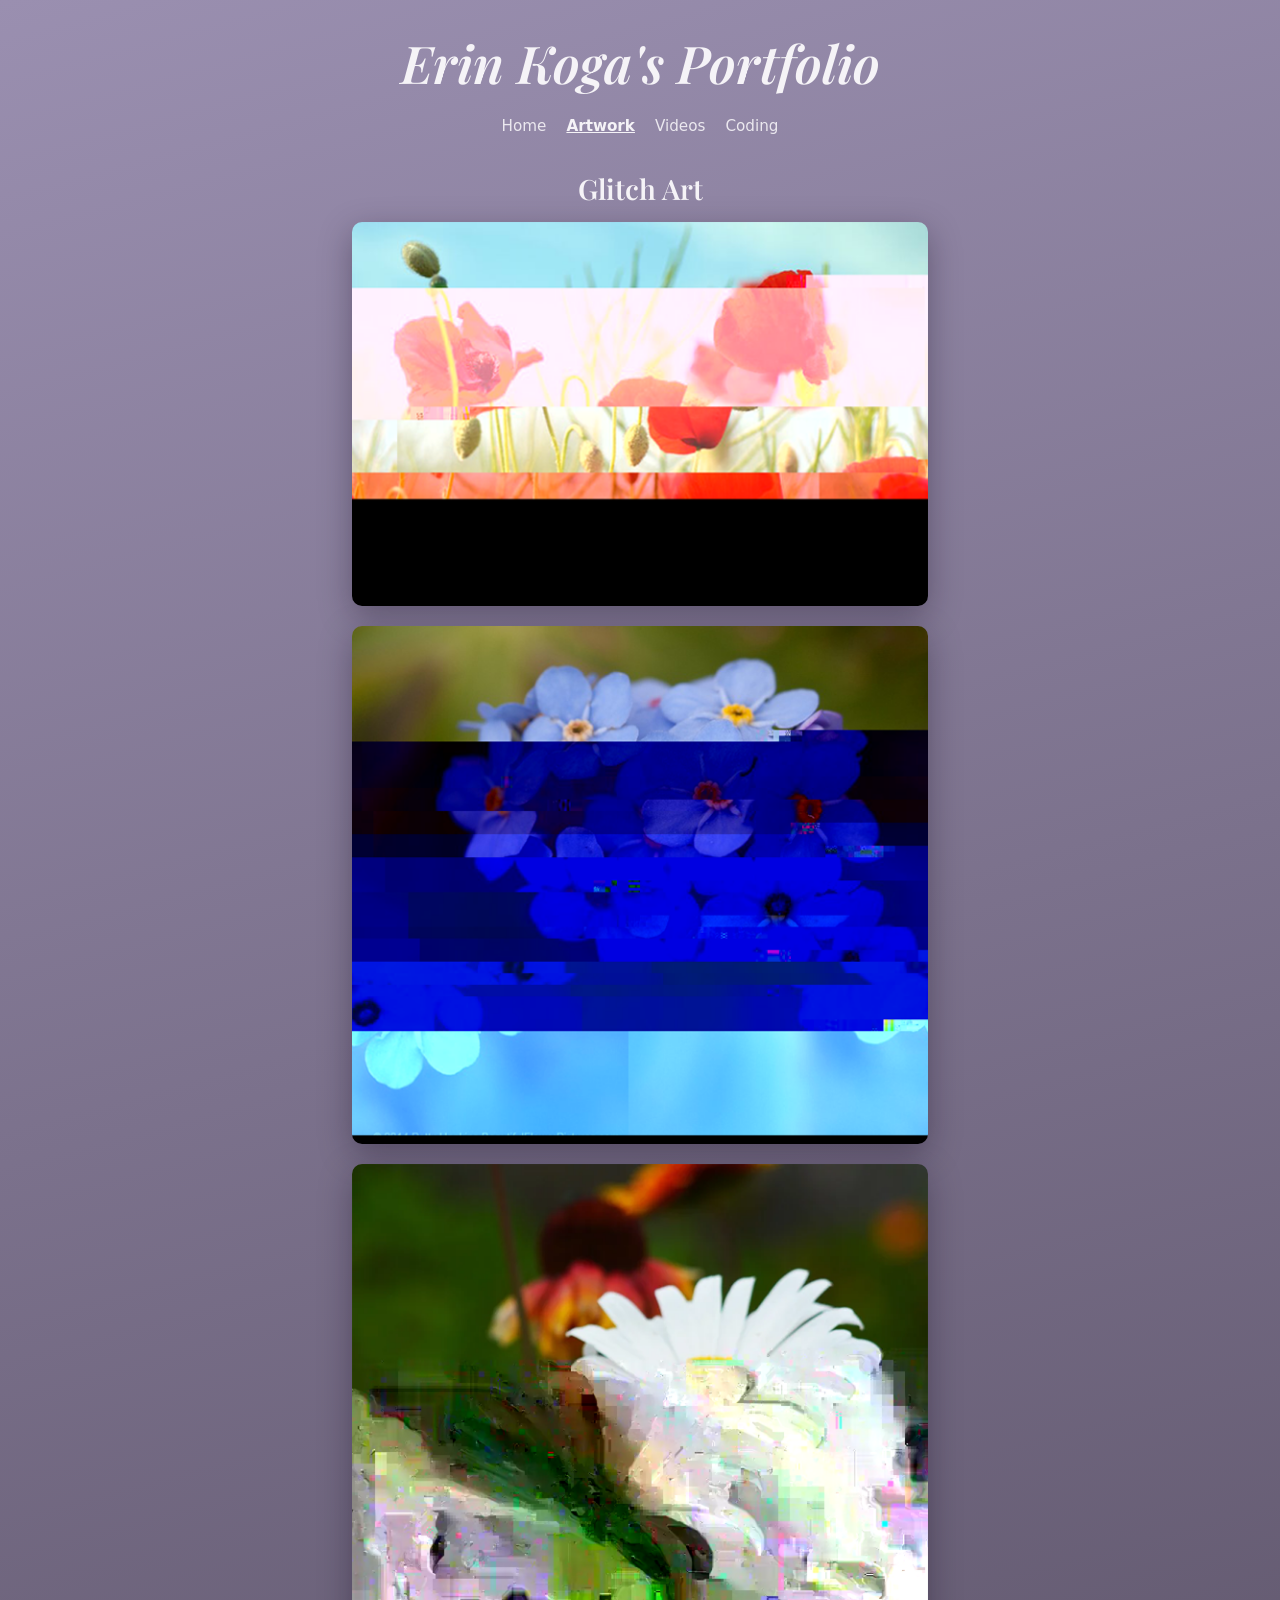
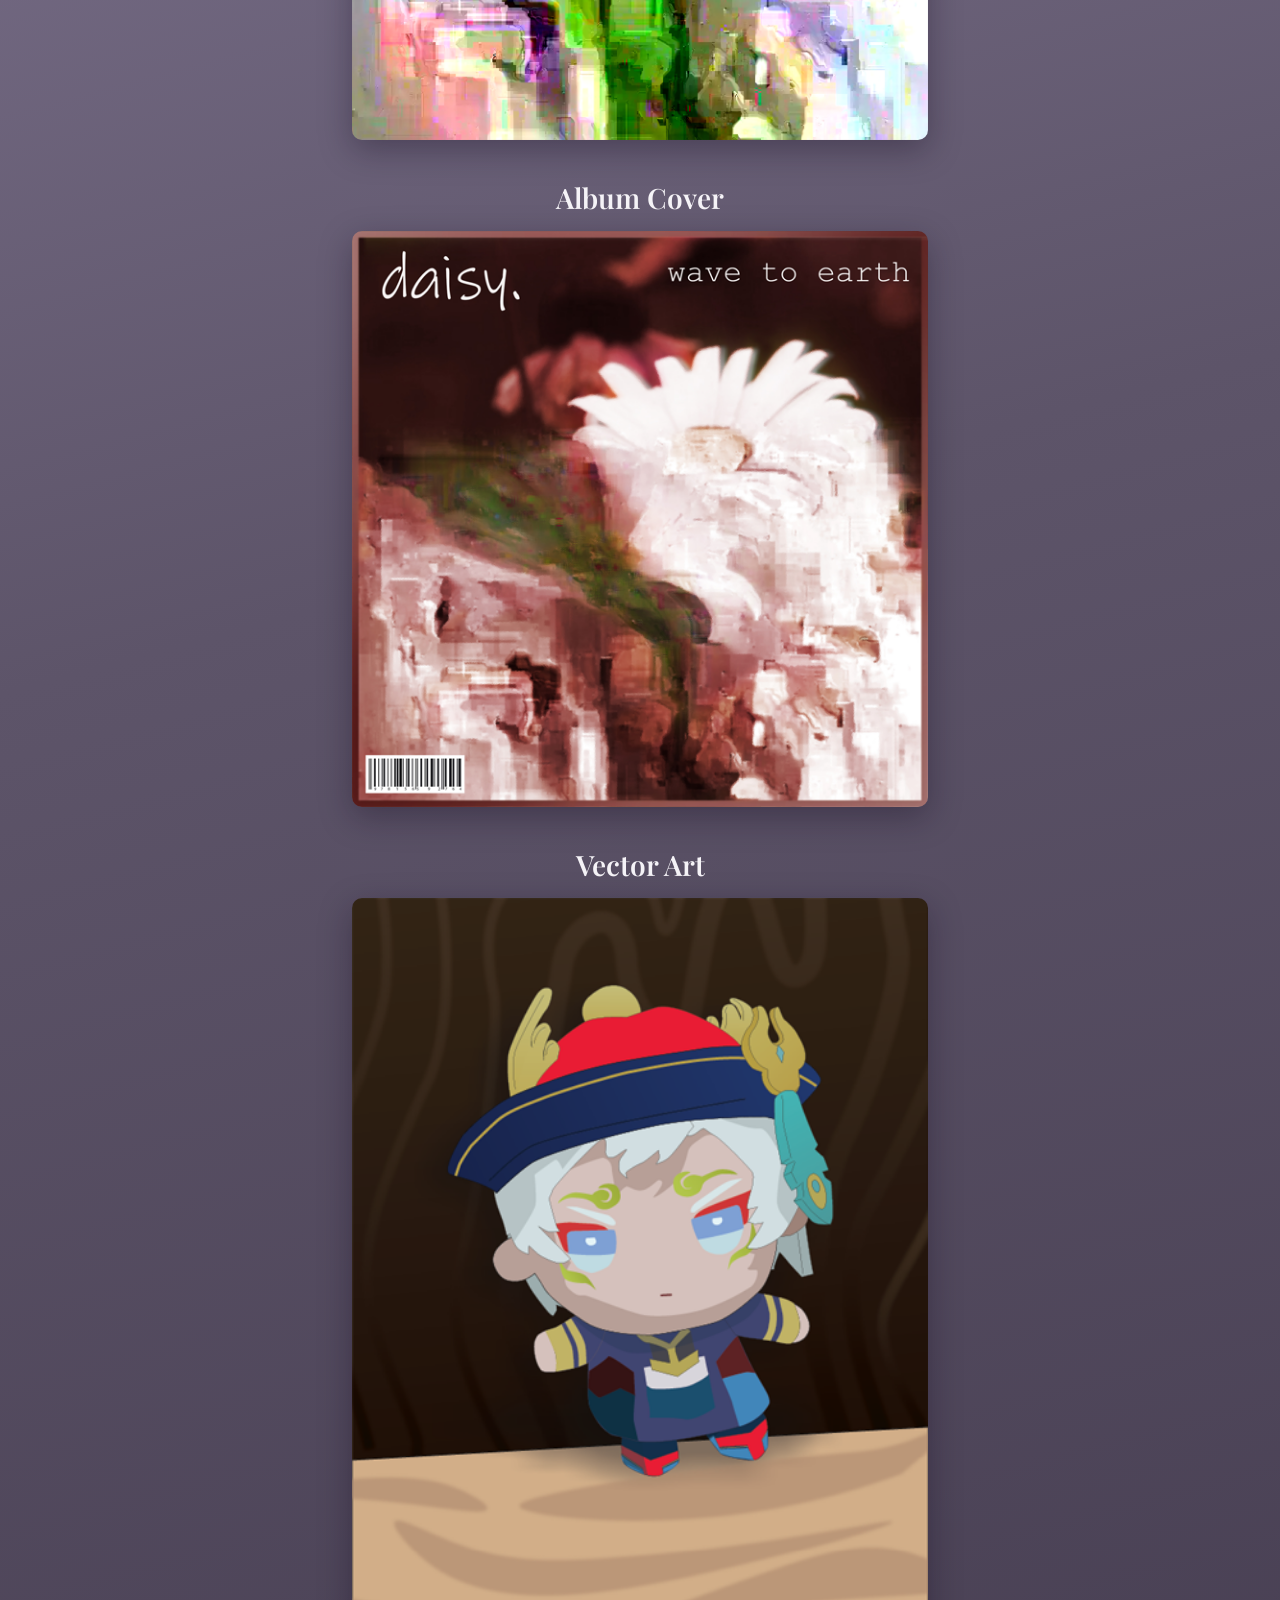
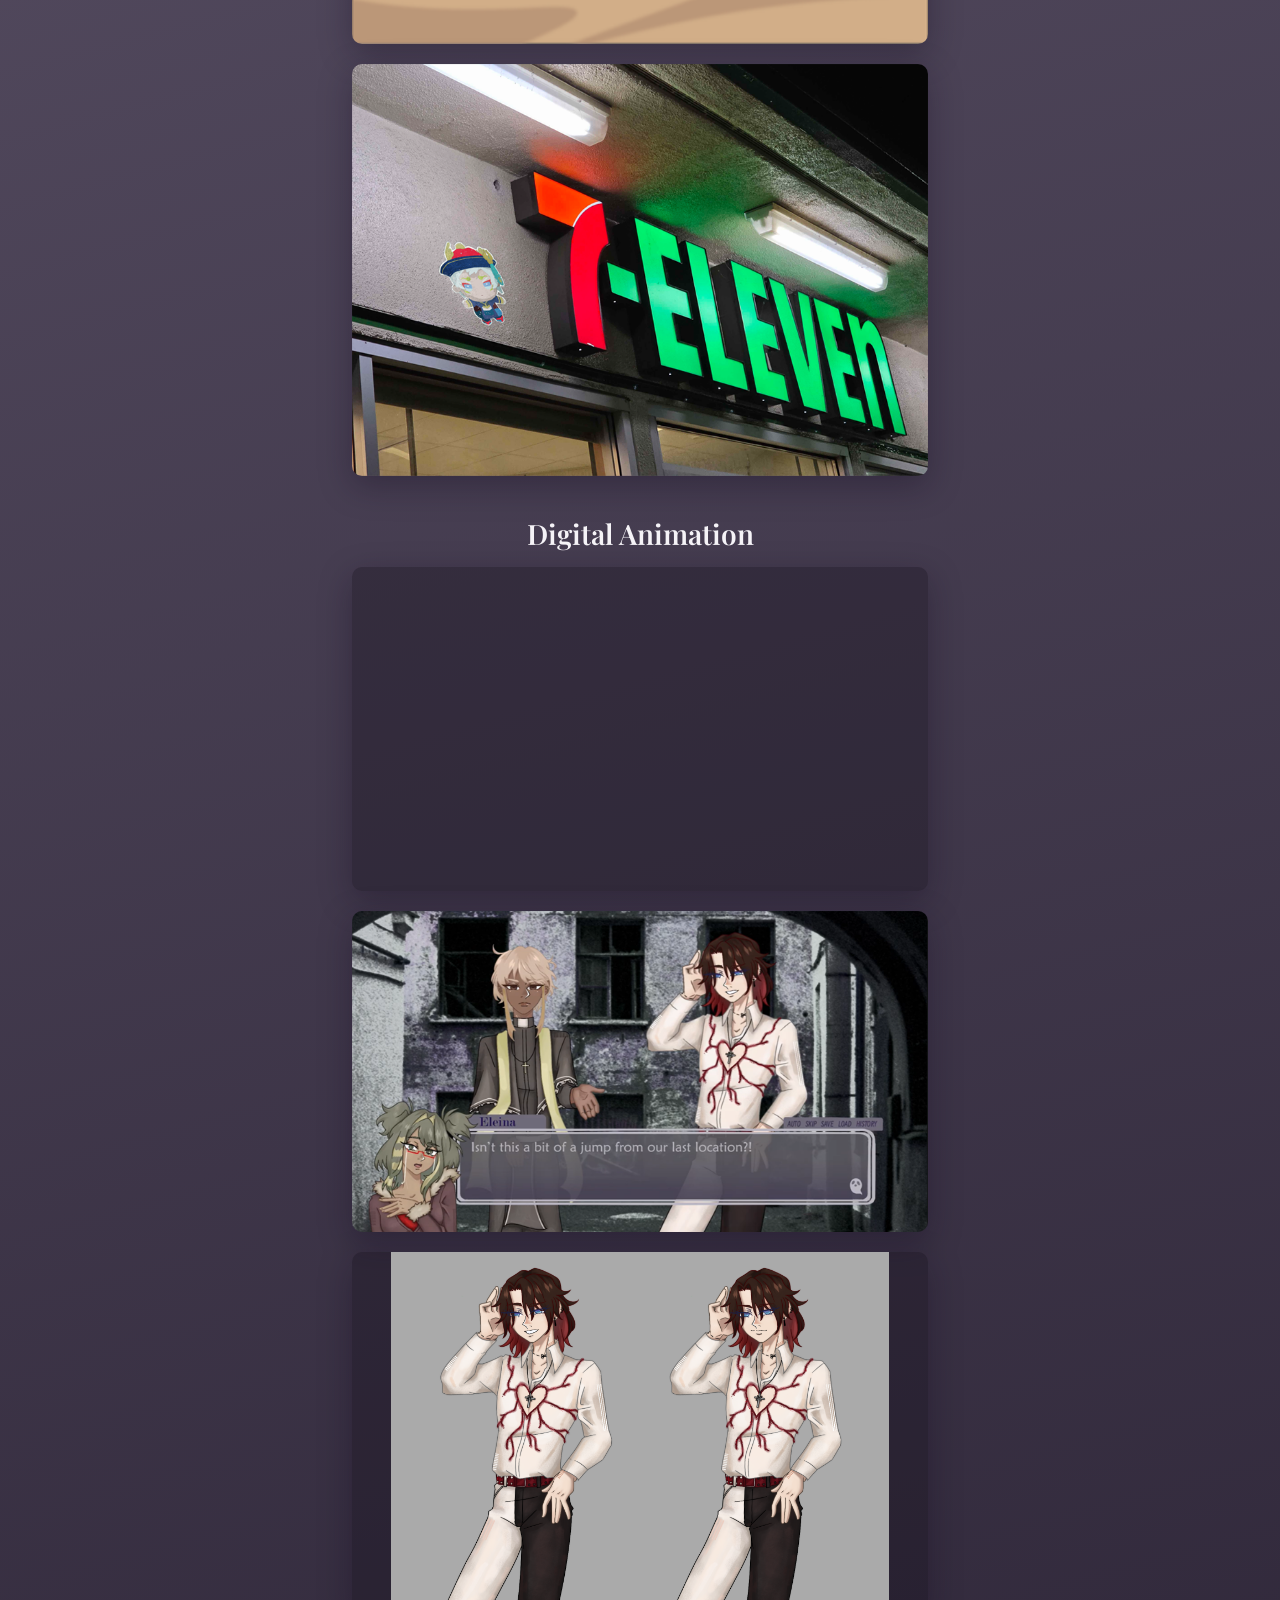
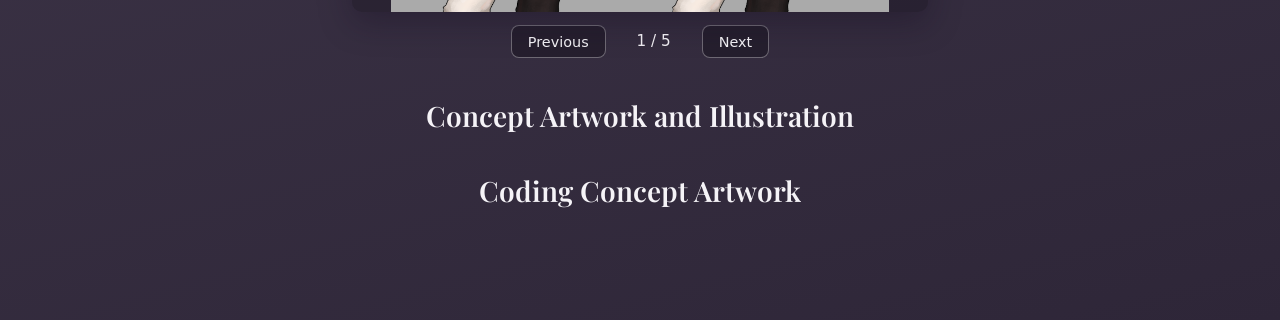
==== artwork.html @ f9f181ea "yweha" ====
<!DOCTYPE html>
<html lang="en">
<head>
    <meta charset="UTF-8">
    <meta name="viewport" content="width=device-width, initial-scale=1.0">
    <title>Artwork — Erin Koga's Portfolio</title>
    <link rel="preconnect" href="https://fonts.googleapis.com">
    <link rel="preconnect" href="https://fonts.gstatic.com" crossorigin>
    <link href="https://fonts.googleapis.com/css2?family=Playfair+Display:ital,wght@0,400;0,600;0,700;1,400;1,600;1,700&display=swap" rel="stylesheet">
    <link href="https://api.fontshare.com/v2/css?f[]=ranade@400,500,600,700&display=swap" rel="stylesheet">
    <link rel="stylesheet" href="css/main.css">
</head>
<body class="page-artwork">
    <header class="site-header">
        <h1>Erin Koga's Portfolio</h1>
        <nav class="site-nav" aria-label="Main">
            <a href="index.html">Home</a>
            <a href="artwork.html" aria-current="page">Artwork</a>
            <a href="videos.html">Videos</a>
            <a href="coding.html">Coding</a>
        </nav>
    </header>
    <main>
        <section class="artwork-section">
            <h2>Glitch Art</h2>
            <div class="artwork-gallery" role="group" aria-label="Glitch art gallery">
                <img src="photos/glitch_image.png" alt="Glitch art: red poppies with horizontal digital distortion" width="1200" height="800" loading="lazy" decoding="async">
                <img src="photos/glitch_image_2.png" alt="Glitch art: forget-me-not flowers with fragmented color bands" width="1200" height="800" loading="lazy" decoding="async">
                <img src="photos/glitch_image_3.png" alt="Glitch art: garden flowers with compression artifacts and color fringing" width="1200" height="800" loading="lazy" decoding="async">
            </div>
        </section>
        <section class="artwork-section">
            <h2>Album Cover</h2>
            <div class="artwork-gallery" role="group" aria-label="Album cover">
                <img src="photos/album_cover.png" alt="Album cover design with daisy photograph and glitch effects" width="1200" height="1200" loading="lazy" decoding="async">
            </div>
        </section>
        <section class="artwork-section">
            <h2>Vector Art</h2>
            <div class="artwork-gallery" role="group" aria-label="Vector art gallery">
                <img src="photos/vector_art.png" alt="Vector illustration, chibi character" width="1200" height="900" loading="lazy" decoding="async">
                <img src="photos/vector_art_2.png" alt="Vector illustration, alternate piece" width="1200" height="900" loading="lazy" decoding="async">
            </div>
        </section>
        <section class="artwork-section">
            <h2>Digital Animation</h2>
            <div class="artwork-video">
                <iframe src="https://www.youtube.com/embed/lrahsPfMJ4E" title="Digital animation — YouTube video" allow="accelerometer; autoplay; clipboard-write; encrypted-media; gyroscope; picture-in-picture; web-share" allowfullscreen loading="lazy" referrerpolicy="strict-origin-when-cross-origin"></iframe>
            </div>
            <div class="artwork-gallery" role="group" aria-label="Animation screenshot">
                <img src="photos/digital_animation_screenshot.png" alt="Visual novel scene with characters and dialogue" width="1200" height="675" loading="lazy" decoding="async">
            </div>
            <div class="sprite-carousel" role="region" aria-roledescription="carousel" aria-label="Character sprites">
                <div class="sprite-carousel__viewport">
                    <img src="photos/sprite_1.png" alt="Character sprite sheet 1 of 5" class="sprite-carousel__slide is-active" width="1200" height="800" loading="eager" decoding="async" aria-hidden="false">
                    <img src="photos/sprite_2.png" alt="Character sprite sheet 2 of 5" class="sprite-carousel__slide" width="1200" height="800" loading="lazy" decoding="async" aria-hidden="true">
                    <img src="photos/sprite_3.png" alt="Character sprite sheet 3 of 5" class="sprite-carousel__slide" width="1200" height="800" loading="lazy" decoding="async" aria-hidden="true">
                    <img src="photos/sprite_4.png" alt="Character sprite sheet 4 of 5" class="sprite-carousel__slide" width="1200" height="800" loading="lazy" decoding="async" aria-hidden="true">
                    <img src="photos/sprite_5.png" alt="Character sprite sheet 5 of 5" class="sprite-carousel__slide" width="1200" height="800" loading="lazy" decoding="async" aria-hidden="true">
                </div>
                <div class="sprite-carousel__controls">
                    <button type="button" class="sprite-carousel__btn sprite-carousel__btn--prev">Previous</button>
                    <p class="sprite-carousel__status" aria-live="polite">1 / 5</p>
                    <button type="button" class="sprite-carousel__btn sprite-carousel__btn--next">Next</button>
                </div>
            </div>
        </section>
        <section class="artwork-section">
            <h2>Concept Artwork and Illustration</h2>
        </section>
        <section class="artwork-section">
            <h2>Coding Concept Artwork</h2>
        </section>
    </main>
    <script src="js/main.js" defer></script>
</body>
</html>
---- css/main.css ----
*,
*::before,
*::after {
  box-sizing: border-box;
}

html {
  -webkit-text-size-adjust: 100%;
  scrollbar-width: thin;
  scrollbar-color: #6d5f7a #2a2330;
}

html::-webkit-scrollbar {
  width: 12px;
}

html::-webkit-scrollbar-track {
  background: #2a2330;
  border-radius: 999px;
}

html::-webkit-scrollbar-thumb {
  background: linear-gradient(180deg, #9a8fb0, #5d5469);
  border-radius: 999px;
  border: 2px solid #2a2330;
}

html::-webkit-scrollbar-thumb:hover {
  background: linear-gradient(180deg, #b0a5c4, #6d5f7a);
}

body {
  margin: 0;
  min-height: 100vh;
  font-family: "Ranade", system-ui, -apple-system, sans-serif;
  font-size: 1rem;
  line-height: 1.6;
  color: #f5f3f7;
  background-color: #4a3f58;
  background-image: linear-gradient(165deg, #9a8fb0 0%, #5d5469 42%, #2e2638 100%);
}

body.page-home {
  min-height: 220vh;
}

.site-header {
  text-align: center;
  padding: 2rem 1.25rem 1rem;
}

.site-nav {
  display: flex;
  flex-wrap: wrap;
  justify-content: center;
  gap: 0.75rem 1.25rem;
  margin-top: 1.25rem;
  font-family: "Ranade", system-ui, -apple-system, sans-serif;
  font-size: 0.95rem;
}

.site-nav a {
  color: #f5f3f7;
  text-decoration: none;
  opacity: 0.9;
}

.site-nav a:hover,
.site-nav a:focus-visible {
  opacity: 1;
  text-decoration: underline;
}

.site-nav a[aria-current="page"] {
  font-weight: 600;
  opacity: 1;
  text-decoration: underline;
}

.site-header h1 {
  margin: 0;
  font-size: clamp(2.25rem, 6vw, 3.25rem);
  font-style: italic;
  font-weight: 600;
}

main {
  max-width: 42rem;
  margin: 0 auto;
  padding: 1rem 1.25rem 6rem;
}

h1,
h2,
h3,
h4,
h5,
h6 {
  font-family: "Playfair Display", Georgia, "Times New Roman", serif;
}

h1 {
  margin: 0 0 0.75rem;
  font-size: clamp(1.75rem, 4vw, 2.25rem);
  font-weight: 600;
  line-height: 1.2;
}

h2 {
  margin: 0 0 1rem;
  font-size: clamp(1.35rem, 3vw, 1.75rem);
  font-weight: 600;
  line-height: 1.25;
}

p {
  margin: 0 0 1rem;
}

p:last-child {
  margin-bottom: 0;
}

.page-home .featured-carousel {
  margin: 0 0 2rem;
}

.page-home .featured-carousel__viewport {
  position: relative;
  aspect-ratio: 4 / 3;
  max-width: 100%;
  border-radius: 12px;
  overflow: hidden;
  background: rgba(20, 16, 28, 0.35);
  box-shadow: 0 12px 40px rgba(20, 12, 32, 0.35);
}

.page-home .featured-carousel__slide {
  position: absolute;
  inset: 0;
  width: 100%;
  height: 100%;
  object-fit: contain;
  object-position: center;
  opacity: 0;
  transition: opacity 0.9s ease;
}

.page-home .featured-carousel__slide.is-active {
  opacity: 1;
}

.page-artwork main {
  text-align: center;
}

.page-artwork .artwork-section {
  margin-bottom: 2.5rem;
}

.page-artwork .artwork-section:last-child {
  margin-bottom: 0;
}

.page-artwork .artwork-video {
  margin: 0.5rem auto 1.25rem;
  max-width: min(100%, 36rem);
  width: 100%;
  aspect-ratio: 16 / 9;
  border-radius: 10px;
  overflow: hidden;
  box-shadow: 0 10px 32px rgba(20, 12, 32, 0.35);
  background: rgba(20, 16, 28, 0.35);
}

.page-artwork .artwork-video iframe {
  display: block;
  width: 100%;
  height: 100%;
  border: 0;
}

.page-artwork .artwork-gallery {
  display: flex;
  flex-direction: column;
  align-items: center;
  gap: 1.25rem;
  margin: 0 auto 0;
  max-width: 100%;
}

.page-artwork .artwork-gallery + .artwork-gallery,
.page-artwork .artwork-gallery + .sprite-carousel {
  margin-top: 1.25rem;
}

.page-artwork .artwork-gallery img {
  display: block;
  max-width: min(100%, 36rem);
  width: 100%;
  height: auto;
  border-radius: 10px;
  box-shadow: 0 10px 32px rgba(20, 12, 32, 0.35);
}

.page-artwork .sprite-carousel {
  margin-left: auto;
  margin-right: auto;
  max-width: min(100%, 36rem);
  width: 100%;
}

.page-artwork .sprite-carousel__viewport {
  position: relative;
  aspect-ratio: 16 / 10;
  width: 100%;
  border-radius: 10px;
  overflow: hidden;
  background: rgba(20, 16, 28, 0.35);
  box-shadow: 0 10px 32px rgba(20, 12, 32, 0.35);
}

.page-artwork .sprite-carousel__slide {
  position: absolute;
  inset: 0;
  width: 100%;
  height: 100%;
  object-fit: contain;
  object-position: center;
  opacity: 0;
  transition: opacity 0.4s ease;
  pointer-events: none;
}

.page-artwork .sprite-carousel__slide.is-active {
  opacity: 1;
  z-index: 1;
}

@media (prefers-reduced-motion: reduce) {
  .page-artwork .sprite-carousel__slide {
    transition-duration: 0.01ms;
  }
}

.page-artwork .sprite-carousel__controls {
  display: flex;
  flex-wrap: wrap;
  align-items: center;
  justify-content: center;
  gap: 0.75rem 1.25rem;
  margin-top: 0.85rem;
}

.page-artwork .sprite-carousel__status {
  margin: 0;
  min-width: 3.5rem;
  font-variant-numeric: tabular-nums;
  font-size: 0.95rem;
  opacity: 0.95;
}

.page-artwork .sprite-carousel__btn {
  cursor: pointer;
  font-family: inherit;
  font-size: 0.9rem;
  font-weight: 500;
  padding: 0.45rem 1rem;
  color: #f5f3f7;
  background: rgba(20, 16, 28, 0.45);
  border: 1px solid rgba(245, 243, 247, 0.35);
  border-radius: 8px;
}

.page-artwork .sprite-carousel__btn:hover,
.page-artwork .sprite-carousel__btn:focus-visible {
  background: rgba(245, 243, 247, 0.12);
  border-color: rgba(245, 243, 247, 0.55);
  outline: none;
}

.page-artwork .sprite-carousel:focus-visible {
  outline: 2px solid rgba(245, 243, 247, 0.65);
  outline-offset: 4px;
  border-radius: 12px;
}
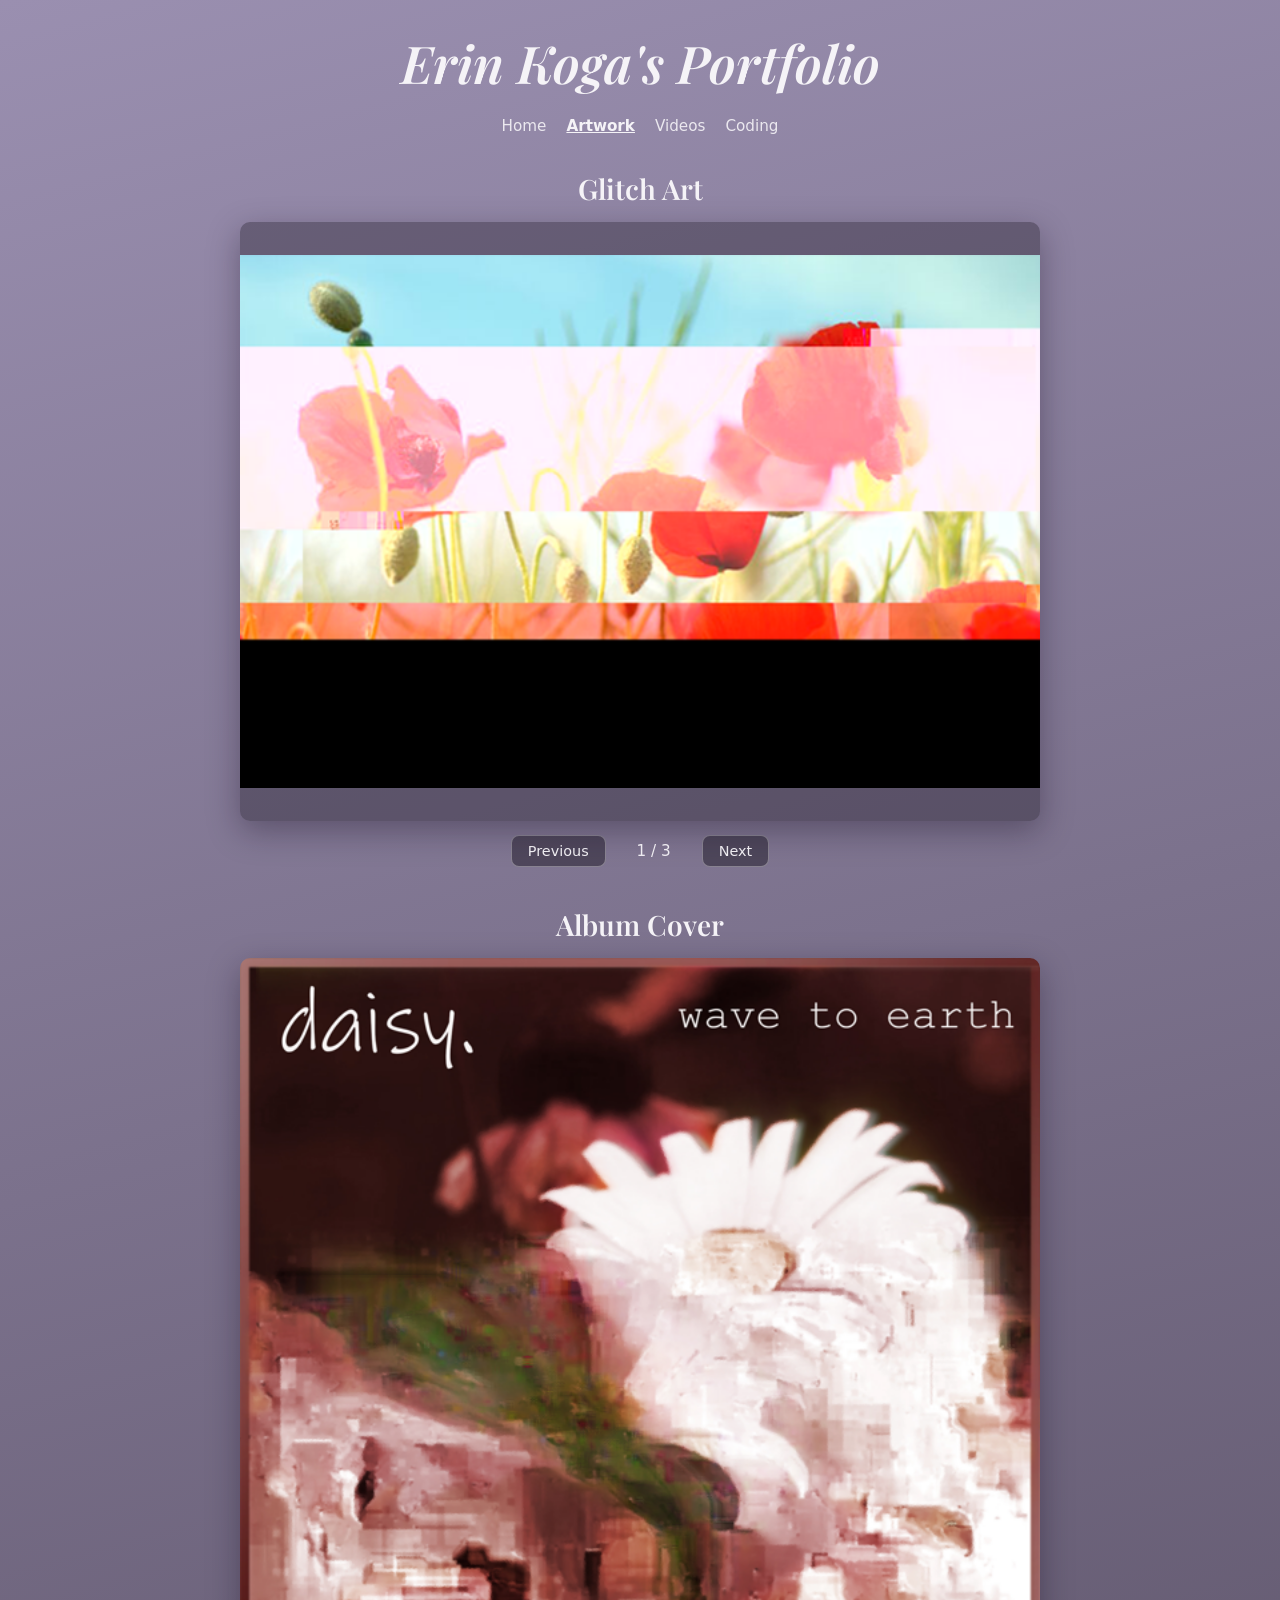
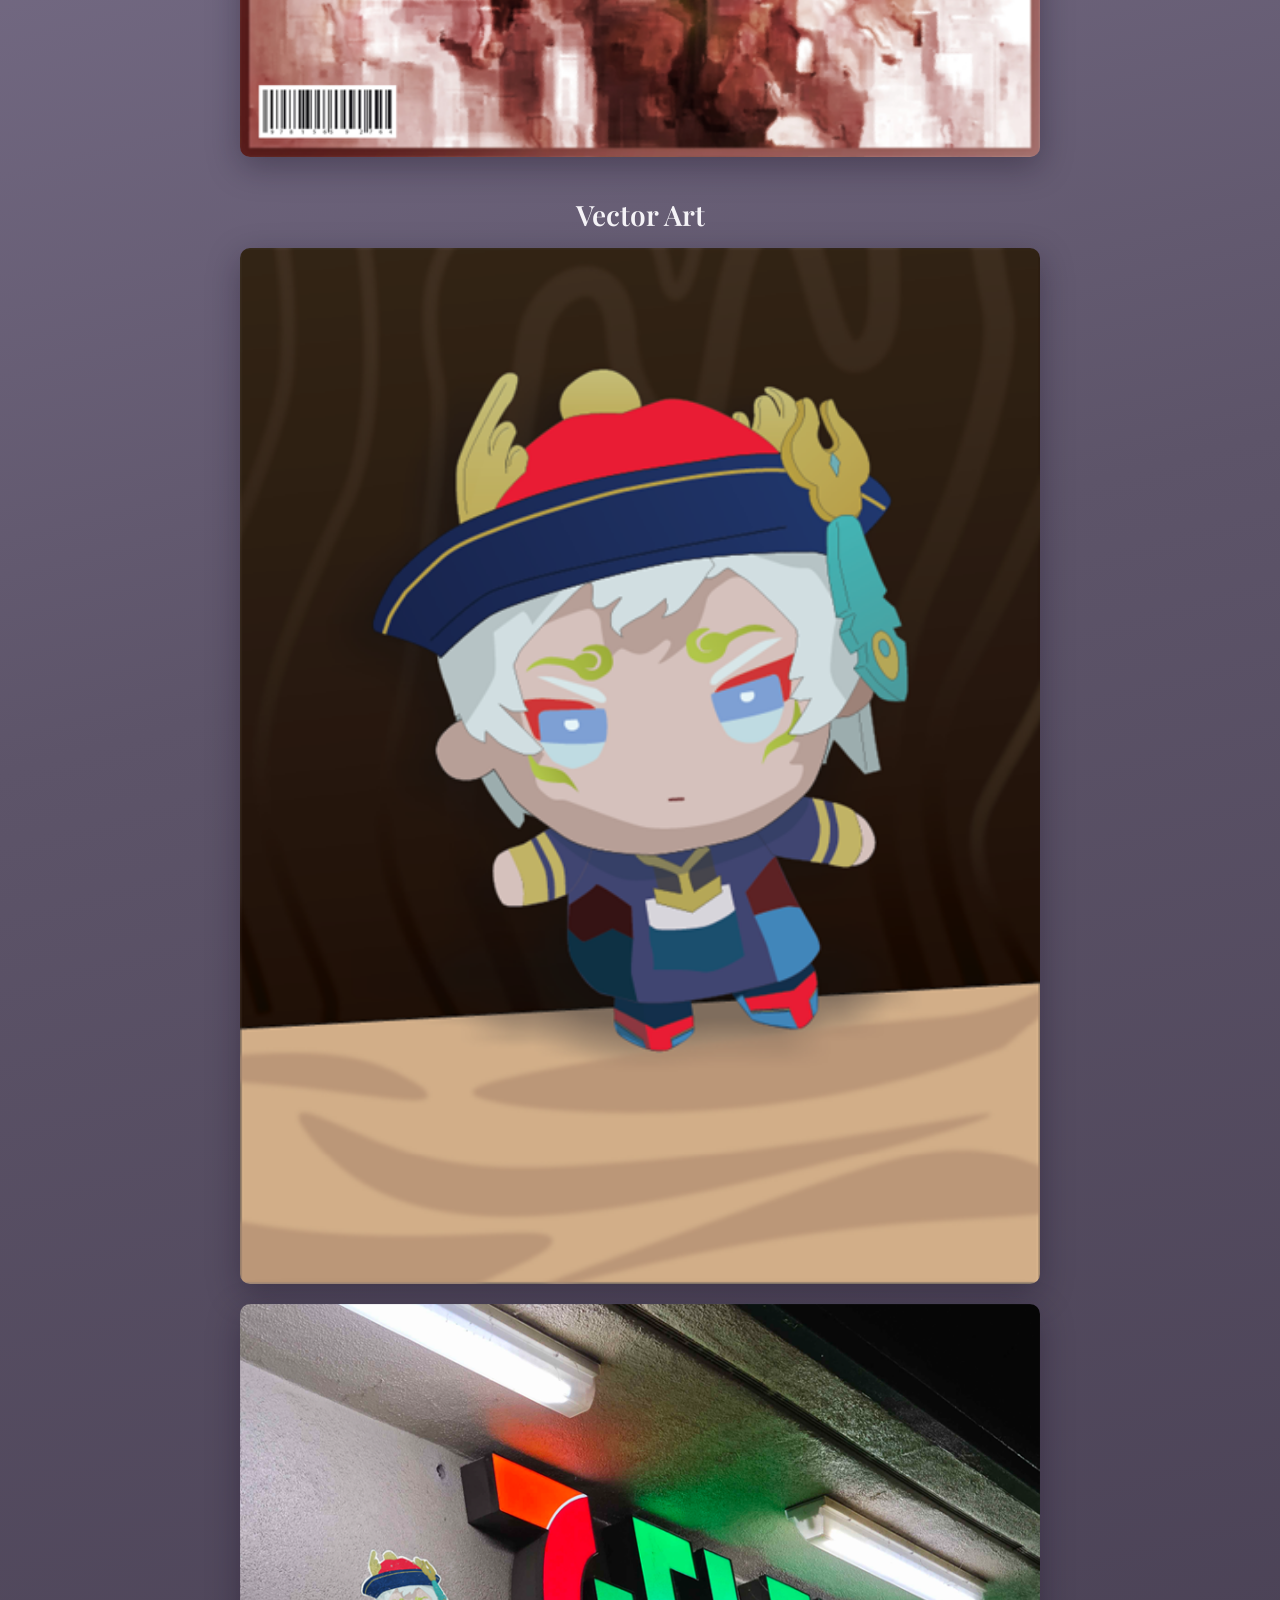
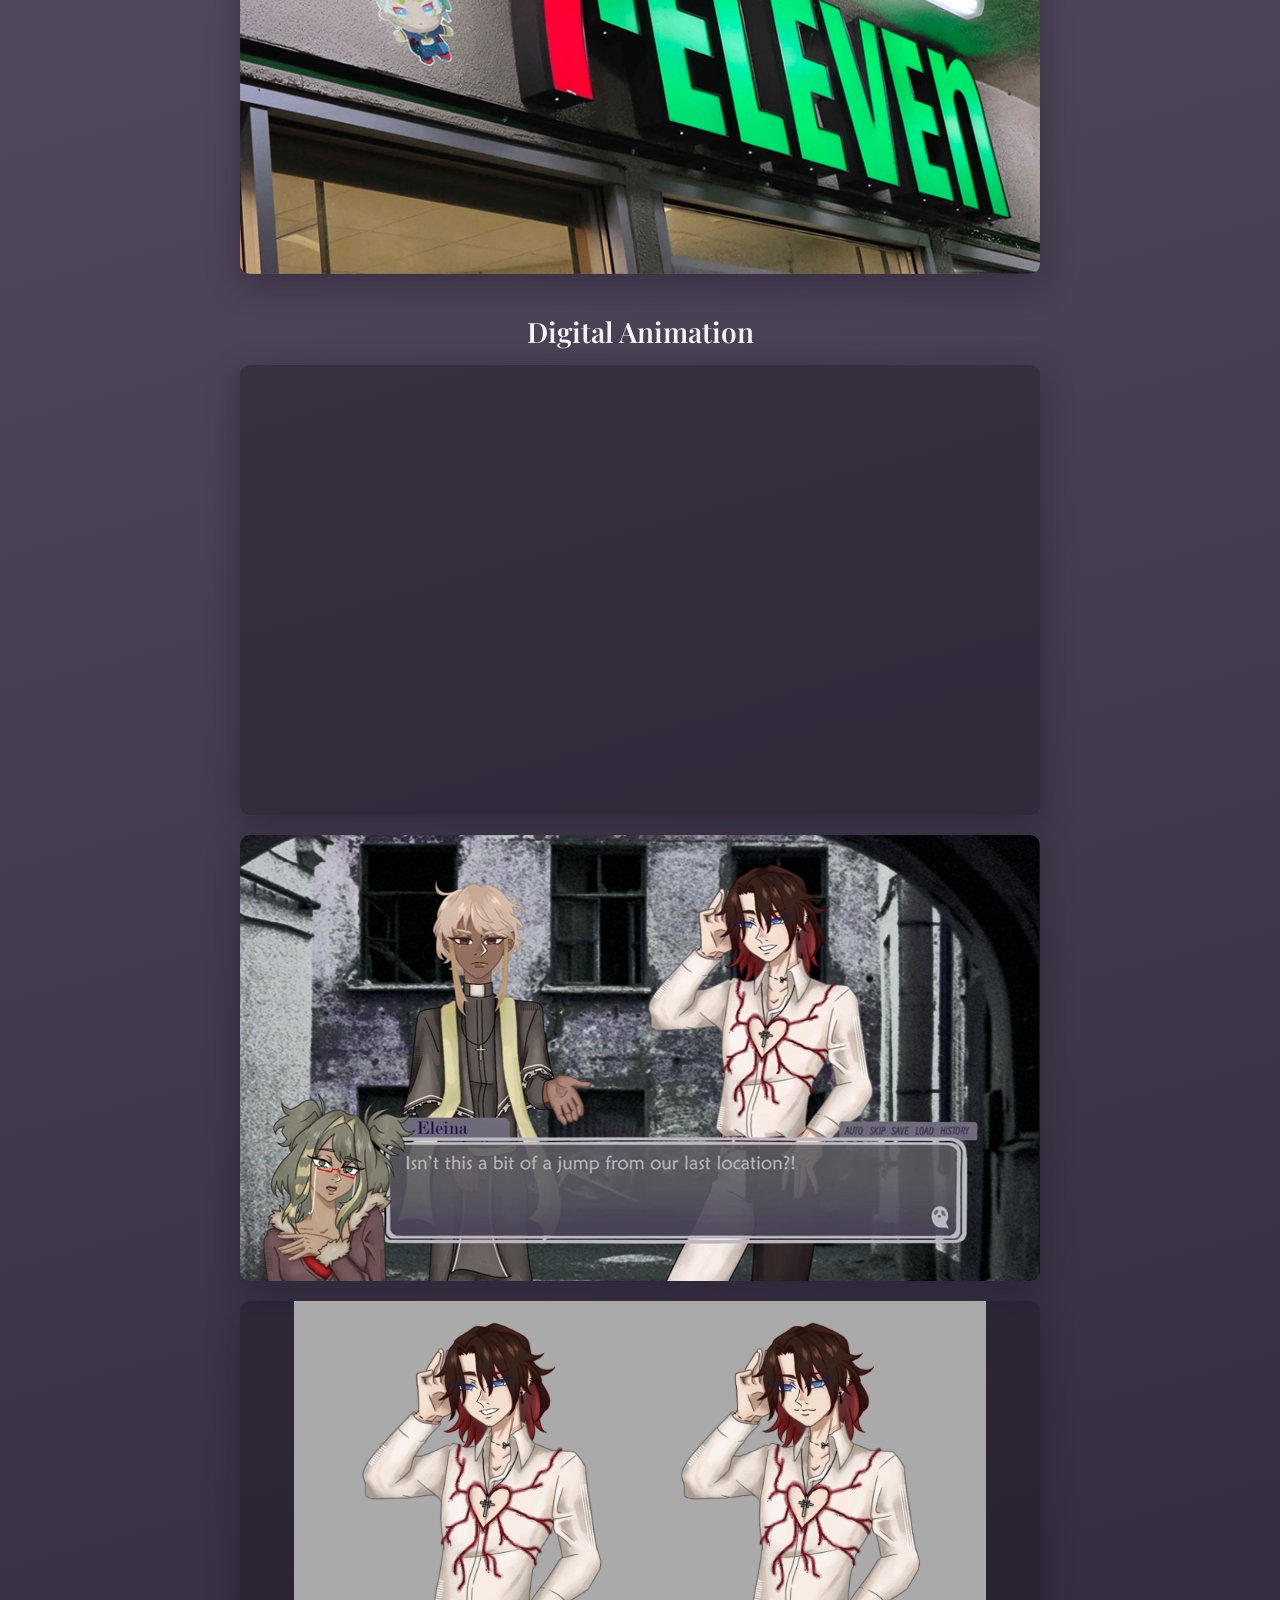
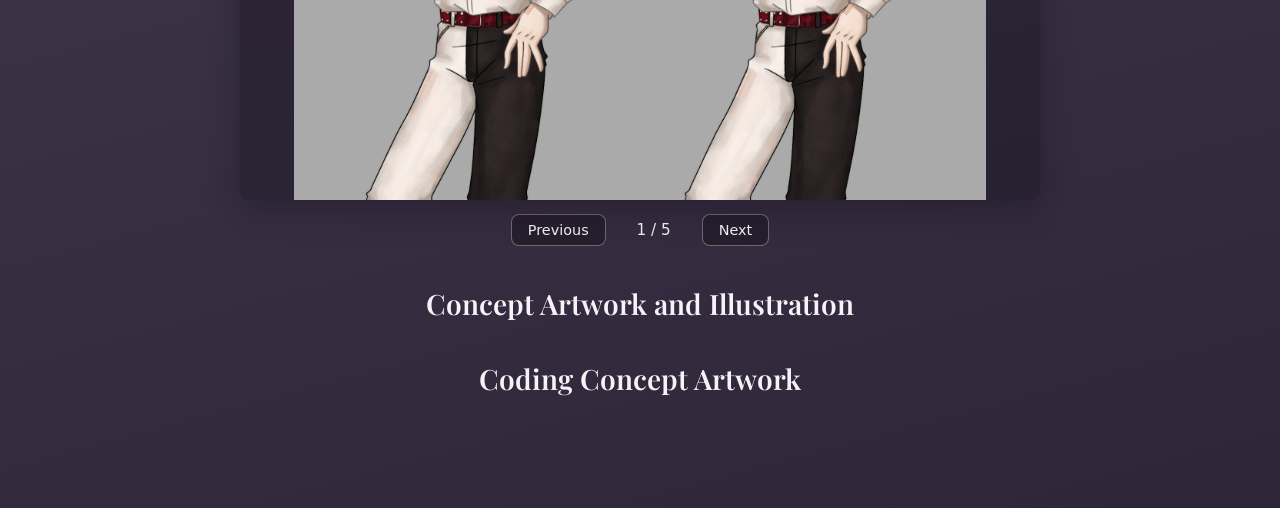
==== commit bd1fd300: "a" ====
--- a/artwork.html
+++ b/artwork.html
@@ -23,10 +23,17 @@
     <main>
         <section class="artwork-section">
             <h2>Glitch Art</h2>
-            <div class="artwork-gallery" role="group" aria-label="Glitch art gallery">
-                <img src="photos/glitch_image.png" alt="Glitch art: red poppies with horizontal digital distortion" width="1200" height="800" loading="lazy" decoding="async">
-                <img src="photos/glitch_image_2.png" alt="Glitch art: forget-me-not flowers with fragmented color bands" width="1200" height="800" loading="lazy" decoding="async">
-                <img src="photos/glitch_image_3.png" alt="Glitch art: garden flowers with compression artifacts and color fringing" width="1200" height="800" loading="lazy" decoding="async">
+            <div class="artwork-carousel artwork-carousel--glitch" role="region" aria-roledescription="carousel" aria-label="Glitch art gallery">
+                <div class="artwork-carousel__viewport">
+                    <img src="photos/glitch_image.png" alt="Glitch art: red poppies with horizontal digital distortion" class="artwork-carousel__slide is-active" width="1200" height="800" loading="eager" decoding="async" aria-hidden="false">
+                    <img src="photos/glitch_image_2.png" alt="Glitch art: forget-me-not flowers with fragmented color bands" class="artwork-carousel__slide" width="1200" height="800" loading="lazy" decoding="async" aria-hidden="true">
+                    <img src="photos/glitch_image_3.png" alt="Glitch art: garden flowers with compression artifacts and color fringing" class="artwork-carousel__slide" width="1200" height="800" loading="lazy" decoding="async" aria-hidden="true">
+                </div>
+                <div class="artwork-carousel__controls">
+                    <button type="button" class="artwork-carousel__btn artwork-carousel__btn--prev">Previous</button>
+                    <p class="artwork-carousel__status" aria-live="polite">1 / 3</p>
+                    <button type="button" class="artwork-carousel__btn artwork-carousel__btn--next">Next</button>
+                </div>
             </div>
         </section>
         <section class="artwork-section">
@@ -50,18 +57,18 @@
             <div class="artwork-gallery" role="group" aria-label="Animation screenshot">
                 <img src="photos/digital_animation_screenshot.png" alt="Visual novel scene with characters and dialogue" width="1200" height="675" loading="lazy" decoding="async">
             </div>
-            <div class="sprite-carousel" role="region" aria-roledescription="carousel" aria-label="Character sprites">
-                <div class="sprite-carousel__viewport">
-                    <img src="photos/sprite_1.png" alt="Character sprite sheet 1 of 5" class="sprite-carousel__slide is-active" width="1200" height="800" loading="eager" decoding="async" aria-hidden="false">
-                    <img src="photos/sprite_2.png" alt="Character sprite sheet 2 of 5" class="sprite-carousel__slide" width="1200" height="800" loading="lazy" decoding="async" aria-hidden="true">
-                    <img src="photos/sprite_3.png" alt="Character sprite sheet 3 of 5" class="sprite-carousel__slide" width="1200" height="800" loading="lazy" decoding="async" aria-hidden="true">
-                    <img src="photos/sprite_4.png" alt="Character sprite sheet 4 of 5" class="sprite-carousel__slide" width="1200" height="800" loading="lazy" decoding="async" aria-hidden="true">
-                    <img src="photos/sprite_5.png" alt="Character sprite sheet 5 of 5" class="sprite-carousel__slide" width="1200" height="800" loading="lazy" decoding="async" aria-hidden="true">
+            <div class="artwork-carousel" role="region" aria-roledescription="carousel" aria-label="Character sprites">
+                <div class="artwork-carousel__viewport">
+                    <img src="photos/sprite_1.png" alt="Character sprite sheet 1 of 5" class="artwork-carousel__slide is-active" width="1200" height="800" loading="eager" decoding="async" aria-hidden="false">
+                    <img src="photos/sprite_2.png" alt="Character sprite sheet 2 of 5" class="artwork-carousel__slide" width="1200" height="800" loading="lazy" decoding="async" aria-hidden="true">
+                    <img src="photos/sprite_3.png" alt="Character sprite sheet 3 of 5" class="artwork-carousel__slide" width="1200" height="800" loading="lazy" decoding="async" aria-hidden="true">
+                    <img src="photos/sprite_4.png" alt="Character sprite sheet 4 of 5" class="artwork-carousel__slide" width="1200" height="800" loading="lazy" decoding="async" aria-hidden="true">
+                    <img src="photos/sprite_5.png" alt="Character sprite sheet 5 of 5" class="artwork-carousel__slide" width="1200" height="800" loading="lazy" decoding="async" aria-hidden="true">
                 </div>
-                <div class="sprite-carousel__controls">
-                    <button type="button" class="sprite-carousel__btn sprite-carousel__btn--prev">Previous</button>
-                    <p class="sprite-carousel__status" aria-live="polite">1 / 5</p>
-                    <button type="button" class="sprite-carousel__btn sprite-carousel__btn--next">Next</button>
+                <div class="artwork-carousel__controls">
+                    <button type="button" class="artwork-carousel__btn artwork-carousel__btn--prev">Previous</button>
+                    <p class="artwork-carousel__status" aria-live="polite">1 / 5</p>
+                    <button type="button" class="artwork-carousel__btn artwork-carousel__btn--next">Next</button>
                 </div>
             </div>
         </section>
--- a/css/main.css
+++ b/css/main.css
@@ -90,6 +90,11 @@
   padding: 1rem 1.25rem 6rem;
 }
 
+body.page-home main,
+body.page-artwork main {
+  max-width: 58rem;
+}
+
 h1,
 h2,
 h3,
@@ -122,7 +127,9 @@
 }
 
 .page-home .featured-carousel {
-  margin: 0 0 2rem;
+  margin: 0 auto 2rem;
+  width: 100%;
+  max-width: 90%;
 }
 
 .page-home .featured-carousel__viewport {
@@ -164,7 +171,7 @@
 
 .page-artwork .artwork-video {
   margin: 0.5rem auto 1.25rem;
-  max-width: min(100%, 36rem);
+  max-width: 90%;
   width: 100%;
   aspect-ratio: 16 / 9;
   border-radius: 10px;
@@ -190,27 +197,27 @@
 }
 
 .page-artwork .artwork-gallery + .artwork-gallery,
-.page-artwork .artwork-gallery + .sprite-carousel {
+.page-artwork .artwork-gallery + .artwork-carousel {
   margin-top: 1.25rem;
 }
 
 .page-artwork .artwork-gallery img {
   display: block;
-  max-width: min(100%, 36rem);
+  max-width: 90%;
   width: 100%;
   height: auto;
   border-radius: 10px;
   box-shadow: 0 10px 32px rgba(20, 12, 32, 0.35);
 }
 
-.page-artwork .sprite-carousel {
+.page-artwork .artwork-carousel {
   margin-left: auto;
   margin-right: auto;
-  max-width: min(100%, 36rem);
-  width: 100%;
-}
-
-.page-artwork .sprite-carousel__viewport {
+  max-width: 90%;
+  width: 100%;
+}
+
+.page-artwork .artwork-carousel__viewport {
   position: relative;
   aspect-ratio: 16 / 10;
   width: 100%;
@@ -220,7 +227,11 @@
   box-shadow: 0 10px 32px rgba(20, 12, 32, 0.35);
 }
 
-.page-artwork .sprite-carousel__slide {
+.page-artwork .artwork-carousel--glitch .artwork-carousel__viewport {
+  aspect-ratio: 4 / 3;
+}
+
+.page-artwork .artwork-carousel__slide {
   position: absolute;
   inset: 0;
   width: 100%;
@@ -232,18 +243,18 @@
   pointer-events: none;
 }
 
-.page-artwork .sprite-carousel__slide.is-active {
+.page-artwork .artwork-carousel__slide.is-active {
   opacity: 1;
   z-index: 1;
 }
 
 @media (prefers-reduced-motion: reduce) {
-  .page-artwork .sprite-carousel__slide {
+  .page-artwork .artwork-carousel__slide {
     transition-duration: 0.01ms;
   }
 }
 
-.page-artwork .sprite-carousel__controls {
+.page-artwork .artwork-carousel__controls {
   display: flex;
   flex-wrap: wrap;
   align-items: center;
@@ -252,7 +263,7 @@
   margin-top: 0.85rem;
 }
 
-.page-artwork .sprite-carousel__status {
+.page-artwork .artwork-carousel__status {
   margin: 0;
   min-width: 3.5rem;
   font-variant-numeric: tabular-nums;
@@ -260,7 +271,7 @@
   opacity: 0.95;
 }
 
-.page-artwork .sprite-carousel__btn {
+.page-artwork .artwork-carousel__btn {
   cursor: pointer;
   font-family: inherit;
   font-size: 0.9rem;
@@ -272,14 +283,14 @@
   border-radius: 8px;
 }
 
-.page-artwork .sprite-carousel__btn:hover,
-.page-artwork .sprite-carousel__btn:focus-visible {
+.page-artwork .artwork-carousel__btn:hover,
+.page-artwork .artwork-carousel__btn:focus-visible {
   background: rgba(245, 243, 247, 0.12);
   border-color: rgba(245, 243, 247, 0.55);
   outline: none;
 }
 
-.page-artwork .sprite-carousel:focus-visible {
+.page-artwork .artwork-carousel:focus-visible {
   outline: 2px solid rgba(245, 243, 247, 0.65);
   outline-offset: 4px;
   border-radius: 12px;
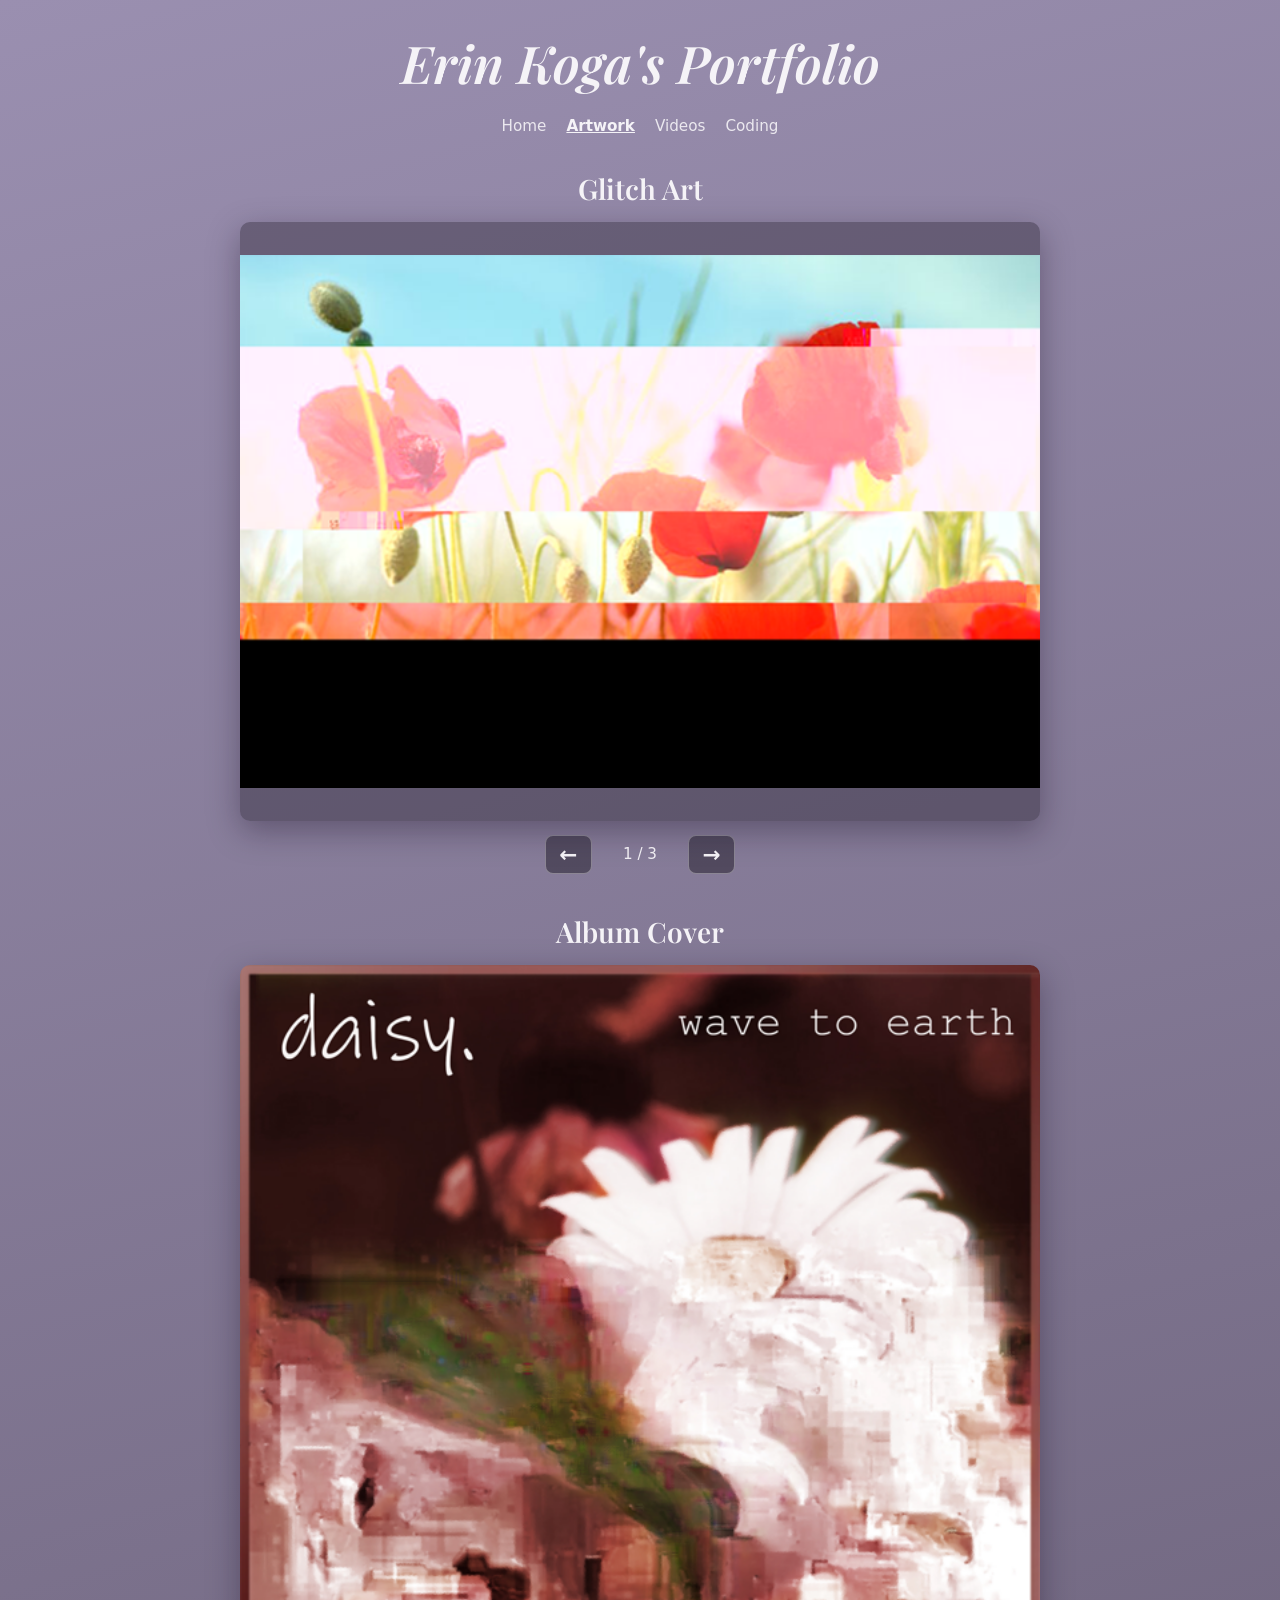
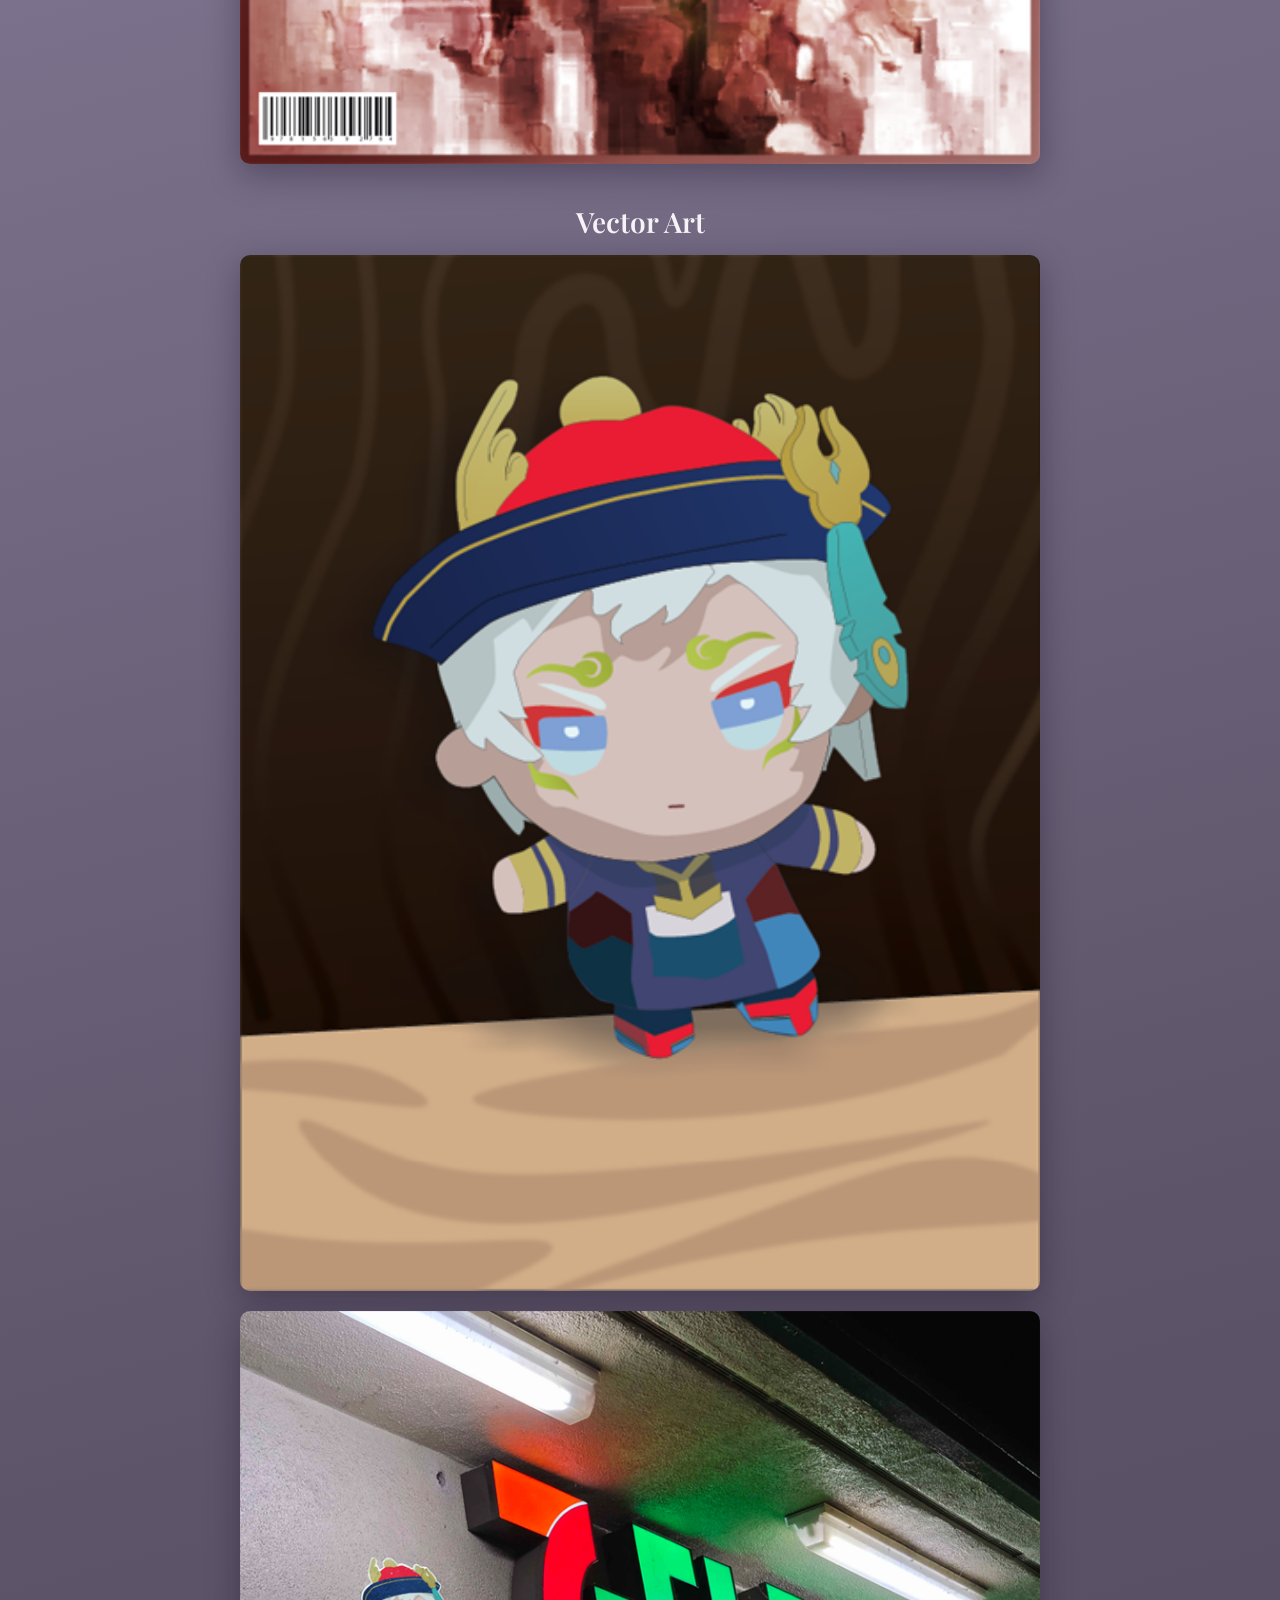
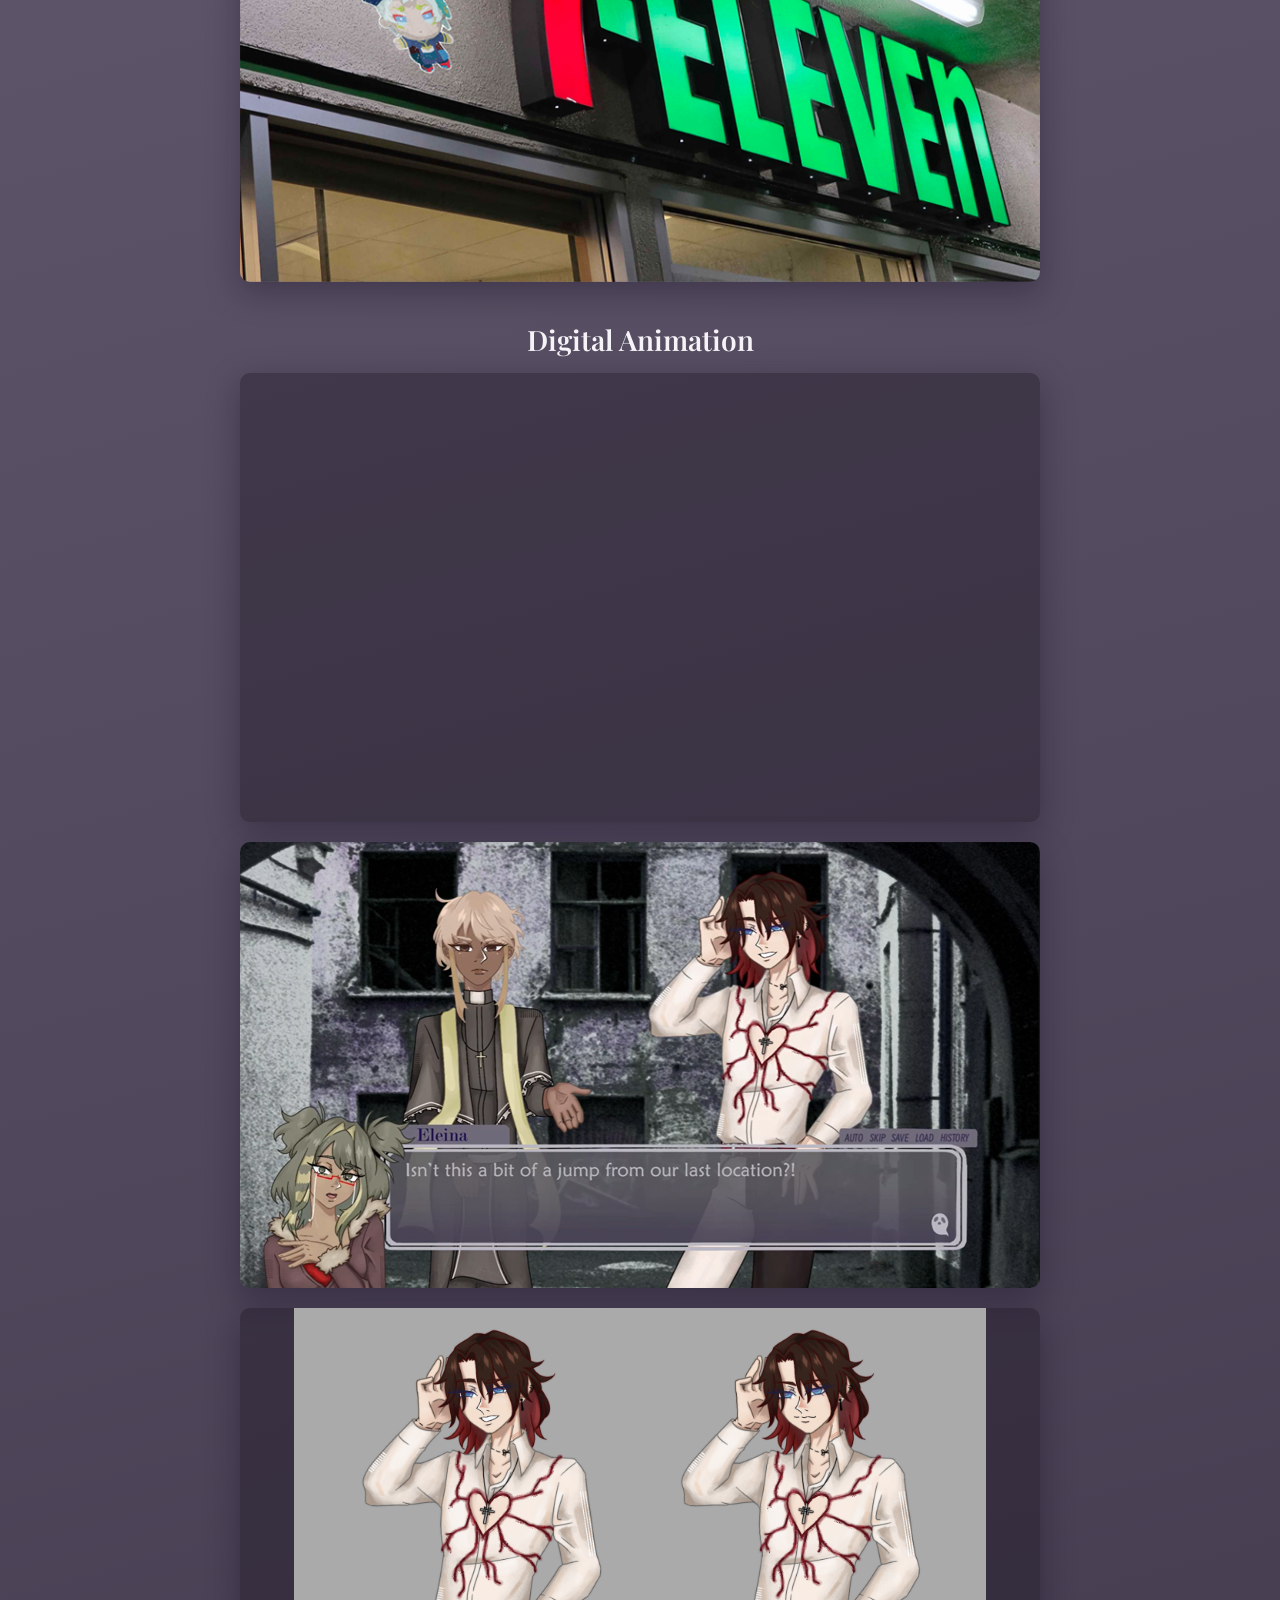
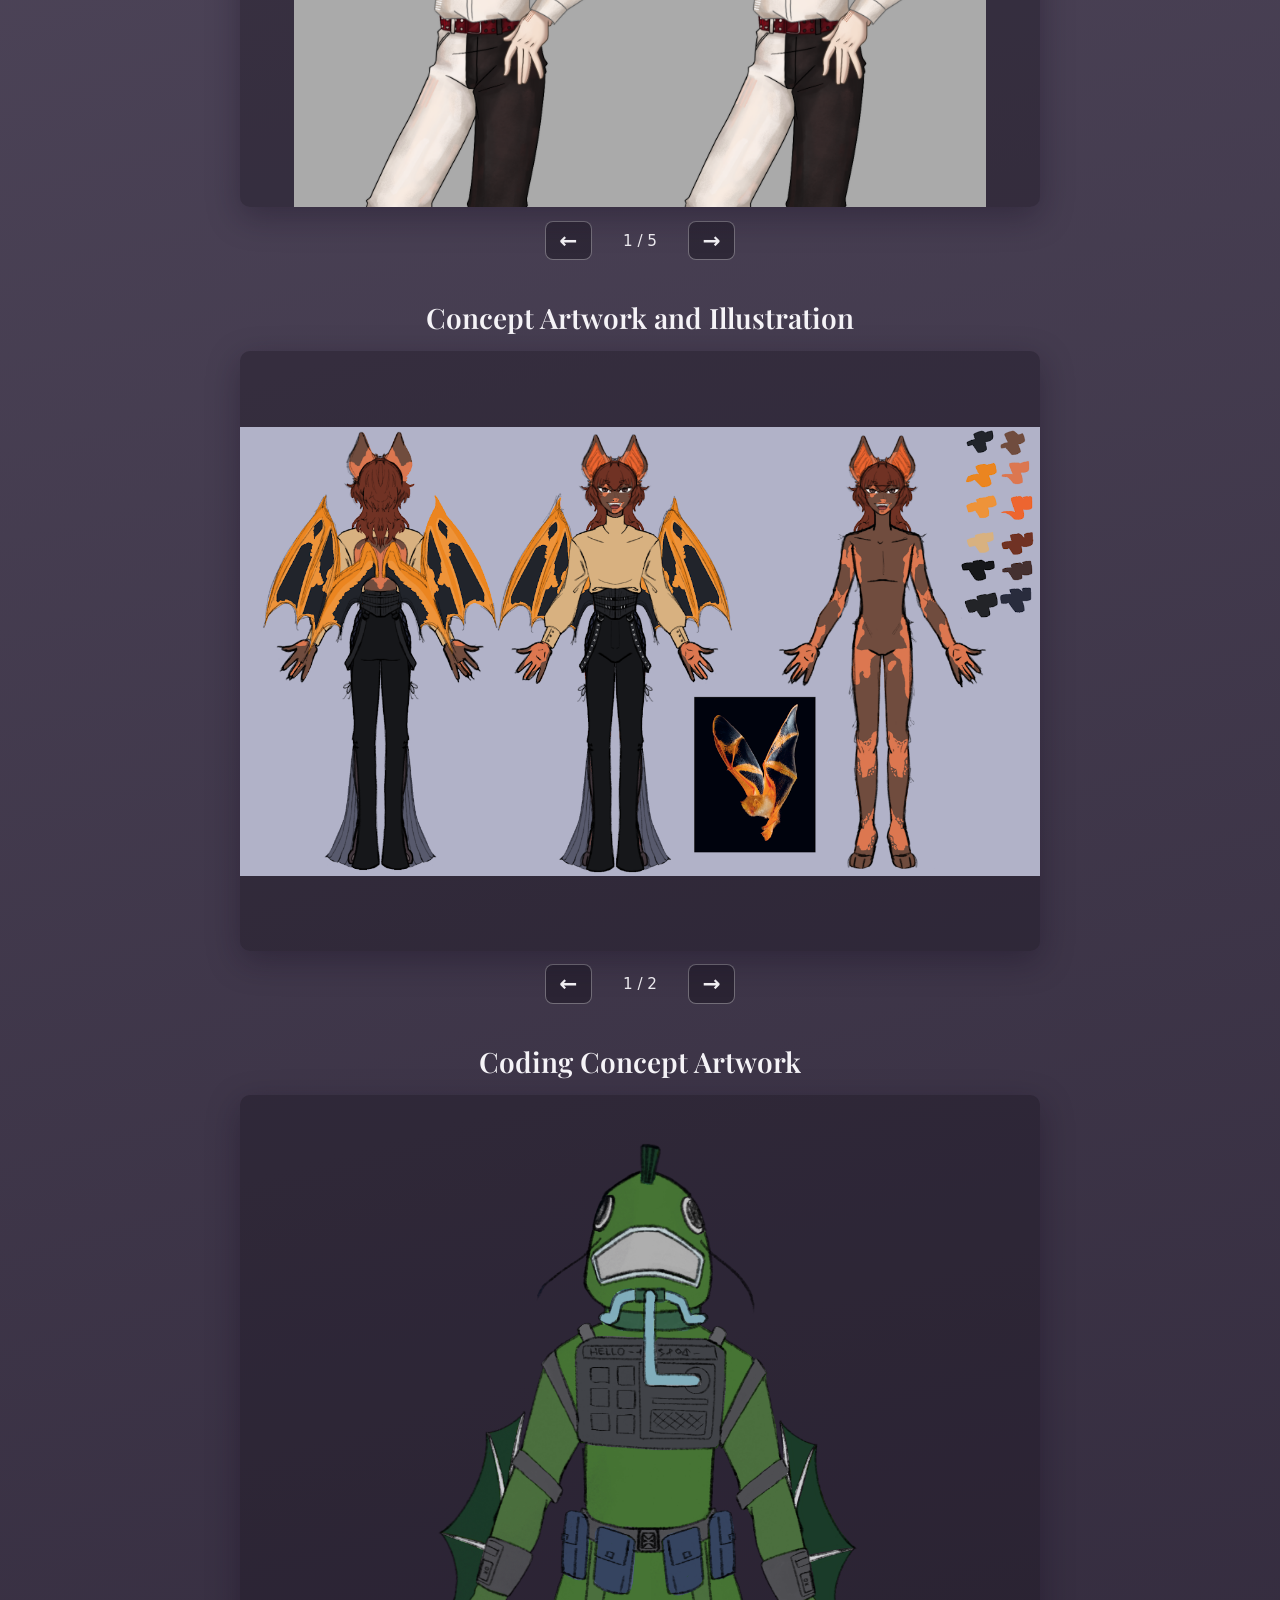
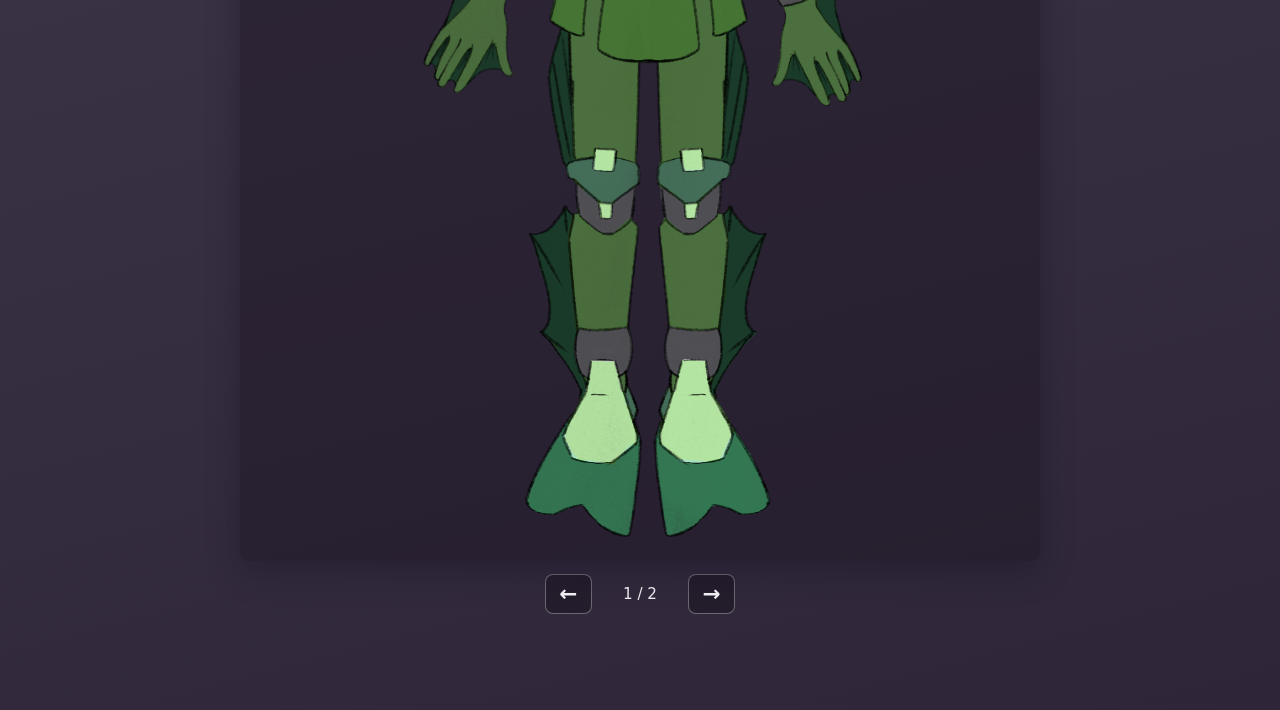
==== commit feec050c: "DEBUG" ====
--- a/artwork.html
+++ b/artwork.html
@@ -30,9 +30,9 @@
                     <img src="photos/glitch_image_3.png" alt="Glitch art: garden flowers with compression artifacts and color fringing" class="artwork-carousel__slide" width="1200" height="800" loading="lazy" decoding="async" aria-hidden="true">
                 </div>
                 <div class="artwork-carousel__controls">
-                    <button type="button" class="artwork-carousel__btn artwork-carousel__btn--prev">Previous</button>
+                    <button type="button" class="artwork-carousel__btn artwork-carousel__btn--prev" aria-label="Previous slide">←</button>
                     <p class="artwork-carousel__status" aria-live="polite">1 / 3</p>
-                    <button type="button" class="artwork-carousel__btn artwork-carousel__btn--next">Next</button>
+                    <button type="button" class="artwork-carousel__btn artwork-carousel__btn--next" aria-label="Next slide">→</button>
                 </div>
             </div>
         </section>
@@ -66,17 +66,39 @@
                     <img src="photos/sprite_5.png" alt="Character sprite sheet 5 of 5" class="artwork-carousel__slide" width="1200" height="800" loading="lazy" decoding="async" aria-hidden="true">
                 </div>
                 <div class="artwork-carousel__controls">
-                    <button type="button" class="artwork-carousel__btn artwork-carousel__btn--prev">Previous</button>
+                    <button type="button" class="artwork-carousel__btn artwork-carousel__btn--prev" aria-label="Previous slide">←</button>
                     <p class="artwork-carousel__status" aria-live="polite">1 / 5</p>
-                    <button type="button" class="artwork-carousel__btn artwork-carousel__btn--next">Next</button>
+                    <button type="button" class="artwork-carousel__btn artwork-carousel__btn--next" aria-label="Next slide">→</button>
                 </div>
             </div>
         </section>
         <section class="artwork-section">
             <h2>Concept Artwork and Illustration</h2>
+            <div class="artwork-carousel artwork-carousel--concept" role="region" aria-roledescription="carousel" aria-label="Concept artwork and illustration">
+                <div class="artwork-carousel__viewport">
+                    <img src="photos/concept-artwork.png" alt="Character concept sheet: bat humanoid with wings, palette, and reference" class="artwork-carousel__slide is-active" width="1200" height="900" loading="eager" decoding="async" aria-hidden="false">
+                    <img src="photos/concept-illustration.png" alt="Illustration: bat humanoid character under moonlit sky" class="artwork-carousel__slide" width="1200" height="900" loading="lazy" decoding="async" aria-hidden="true">
+                </div>
+                <div class="artwork-carousel__controls">
+                    <button type="button" class="artwork-carousel__btn artwork-carousel__btn--prev" aria-label="Previous slide">←</button>
+                    <p class="artwork-carousel__status" aria-live="polite">1 / 2</p>
+                    <button type="button" class="artwork-carousel__btn artwork-carousel__btn--next" aria-label="Next slide">→</button>
+                </div>
+            </div>
         </section>
         <section class="artwork-section">
             <h2>Coding Concept Artwork</h2>
+            <div class="artwork-carousel artwork-carousel--coding" role="region" aria-roledescription="carousel" aria-label="Coding concept artwork">
+                <div class="artwork-carousel__viewport">
+                    <img src="photos/fish.png" alt="Concept art: humanoid fish character, front view" class="artwork-carousel__slide is-active" width="1200" height="900" loading="eager" decoding="async" aria-hidden="false">
+                    <img src="photos/fish_2.png" alt="Concept art: humanoid fish character, profile view" class="artwork-carousel__slide" width="1200" height="900" loading="lazy" decoding="async" aria-hidden="true">
+                </div>
+                <div class="artwork-carousel__controls">
+                    <button type="button" class="artwork-carousel__btn artwork-carousel__btn--prev" aria-label="Previous slide">←</button>
+                    <p class="artwork-carousel__status" aria-live="polite">1 / 2</p>
+                    <button type="button" class="artwork-carousel__btn artwork-carousel__btn--next" aria-label="Next slide">→</button>
+                </div>
+            </div>
         </section>
     </main>
     <script src="js/main.js" defer></script>
--- a/css/main.css
+++ b/css/main.css
@@ -157,6 +157,12 @@
   opacity: 1;
 }
 
+@media (prefers-reduced-motion: reduce) {
+  .page-home .featured-carousel__slide {
+    transition-duration: 0.01ms;
+  }
+}
+
 .page-artwork main {
   text-align: center;
 }
@@ -227,8 +233,13 @@
   box-shadow: 0 10px 32px rgba(20, 12, 32, 0.35);
 }
 
-.page-artwork .artwork-carousel--glitch .artwork-carousel__viewport {
+.page-artwork .artwork-carousel--glitch .artwork-carousel__viewport,
+.page-artwork .artwork-carousel--concept .artwork-carousel__viewport {
   aspect-ratio: 4 / 3;
+}
+
+.page-artwork .artwork-carousel--coding .artwork-carousel__viewport {
+  aspect-ratio: 3 / 4;
 }
 
 .page-artwork .artwork-carousel__slide {
@@ -274,9 +285,11 @@
 .page-artwork .artwork-carousel__btn {
   cursor: pointer;
   font-family: inherit;
-  font-size: 0.9rem;
-  font-weight: 500;
-  padding: 0.45rem 1rem;
+  font-size: 1.35rem;
+  font-weight: 600;
+  line-height: 1;
+  padding: 0.5rem 0.85rem;
+  min-width: 2.75rem;
   color: #f5f3f7;
   background: rgba(20, 16, 28, 0.45);
   border: 1px solid rgba(245, 243, 247, 0.35);
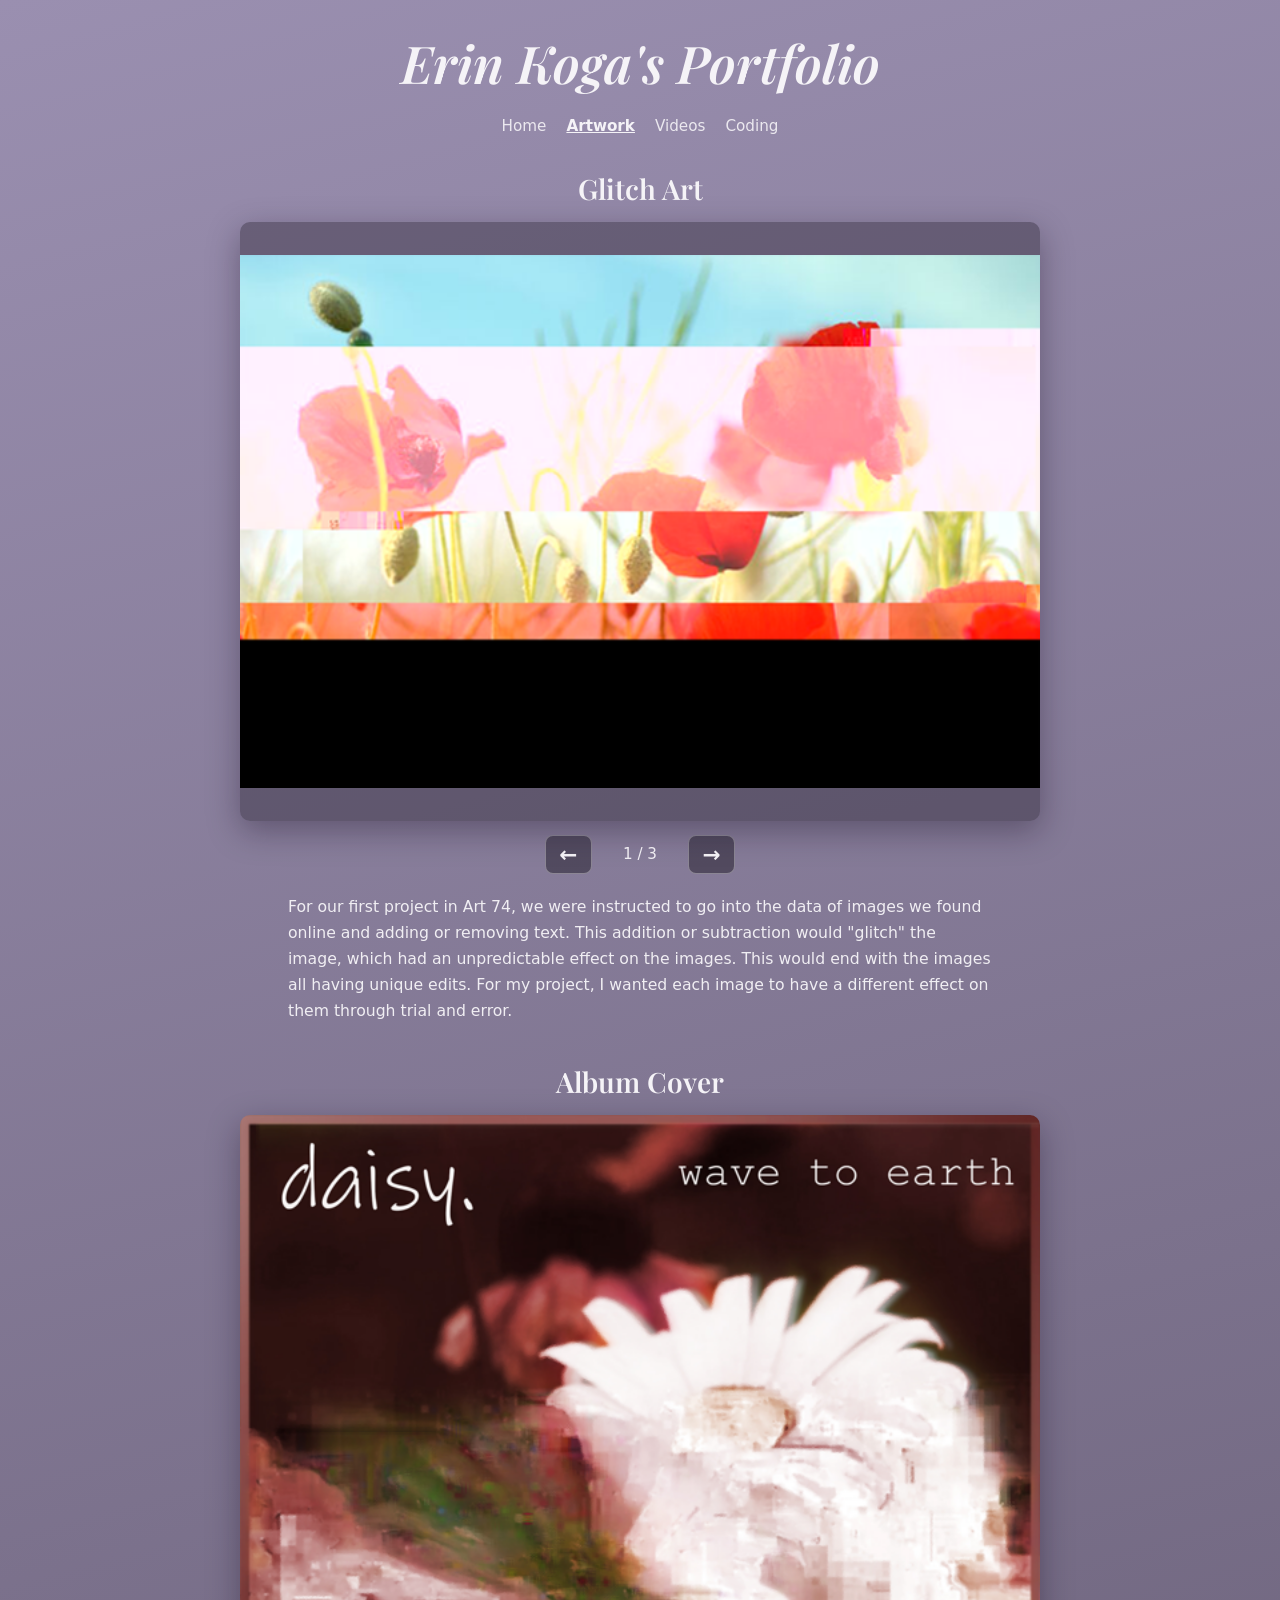
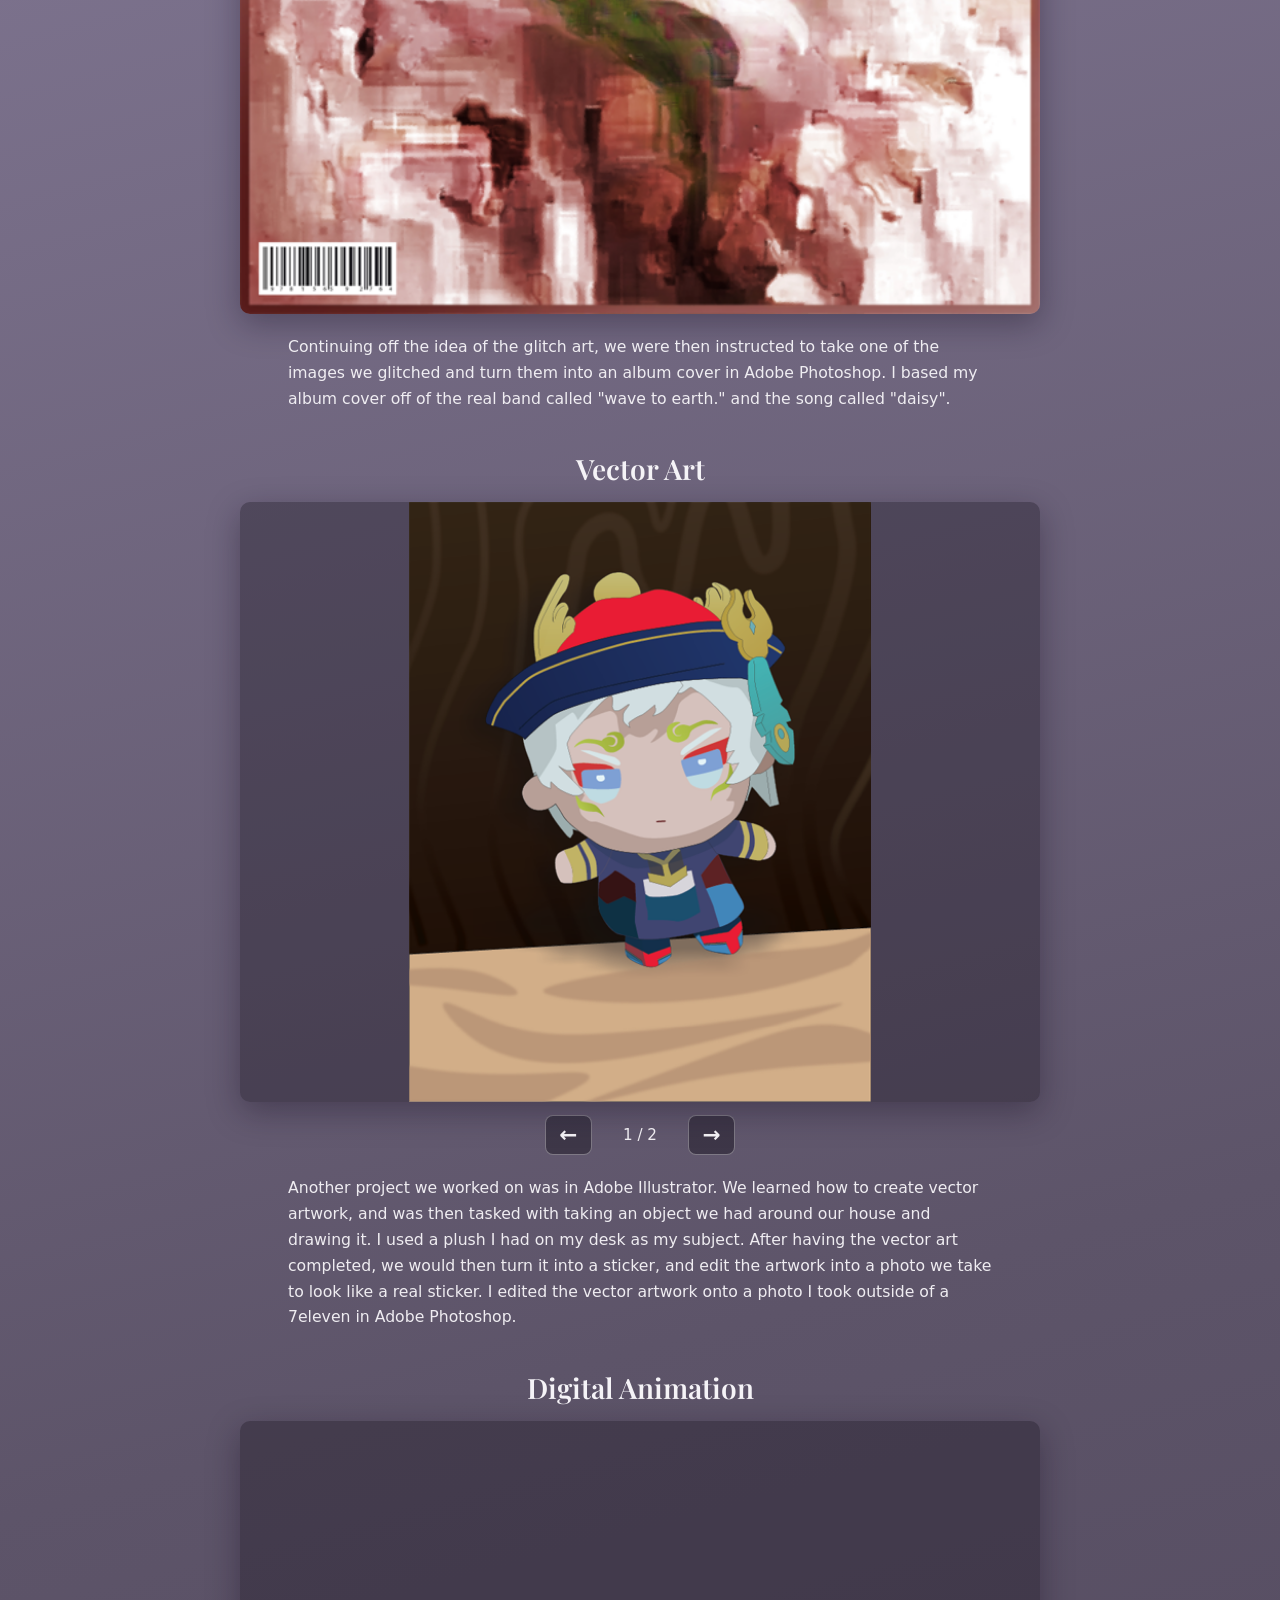
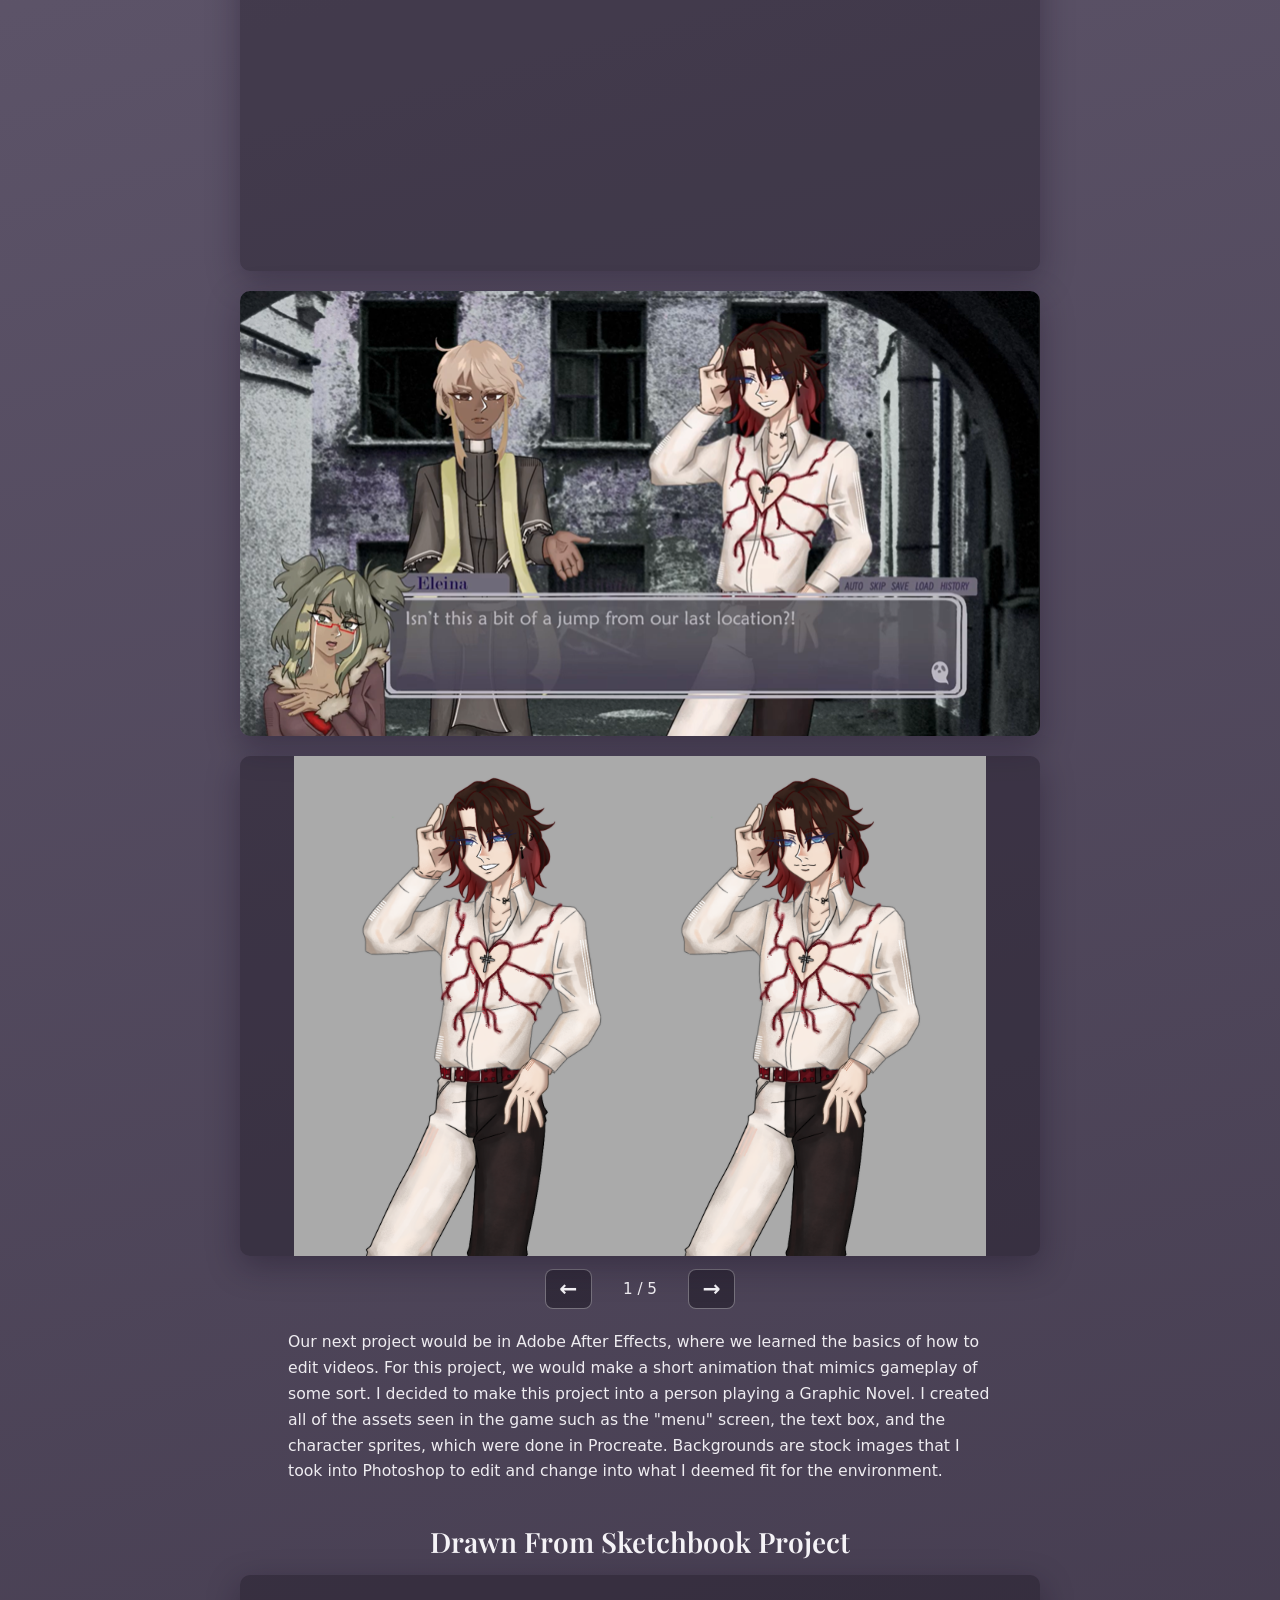
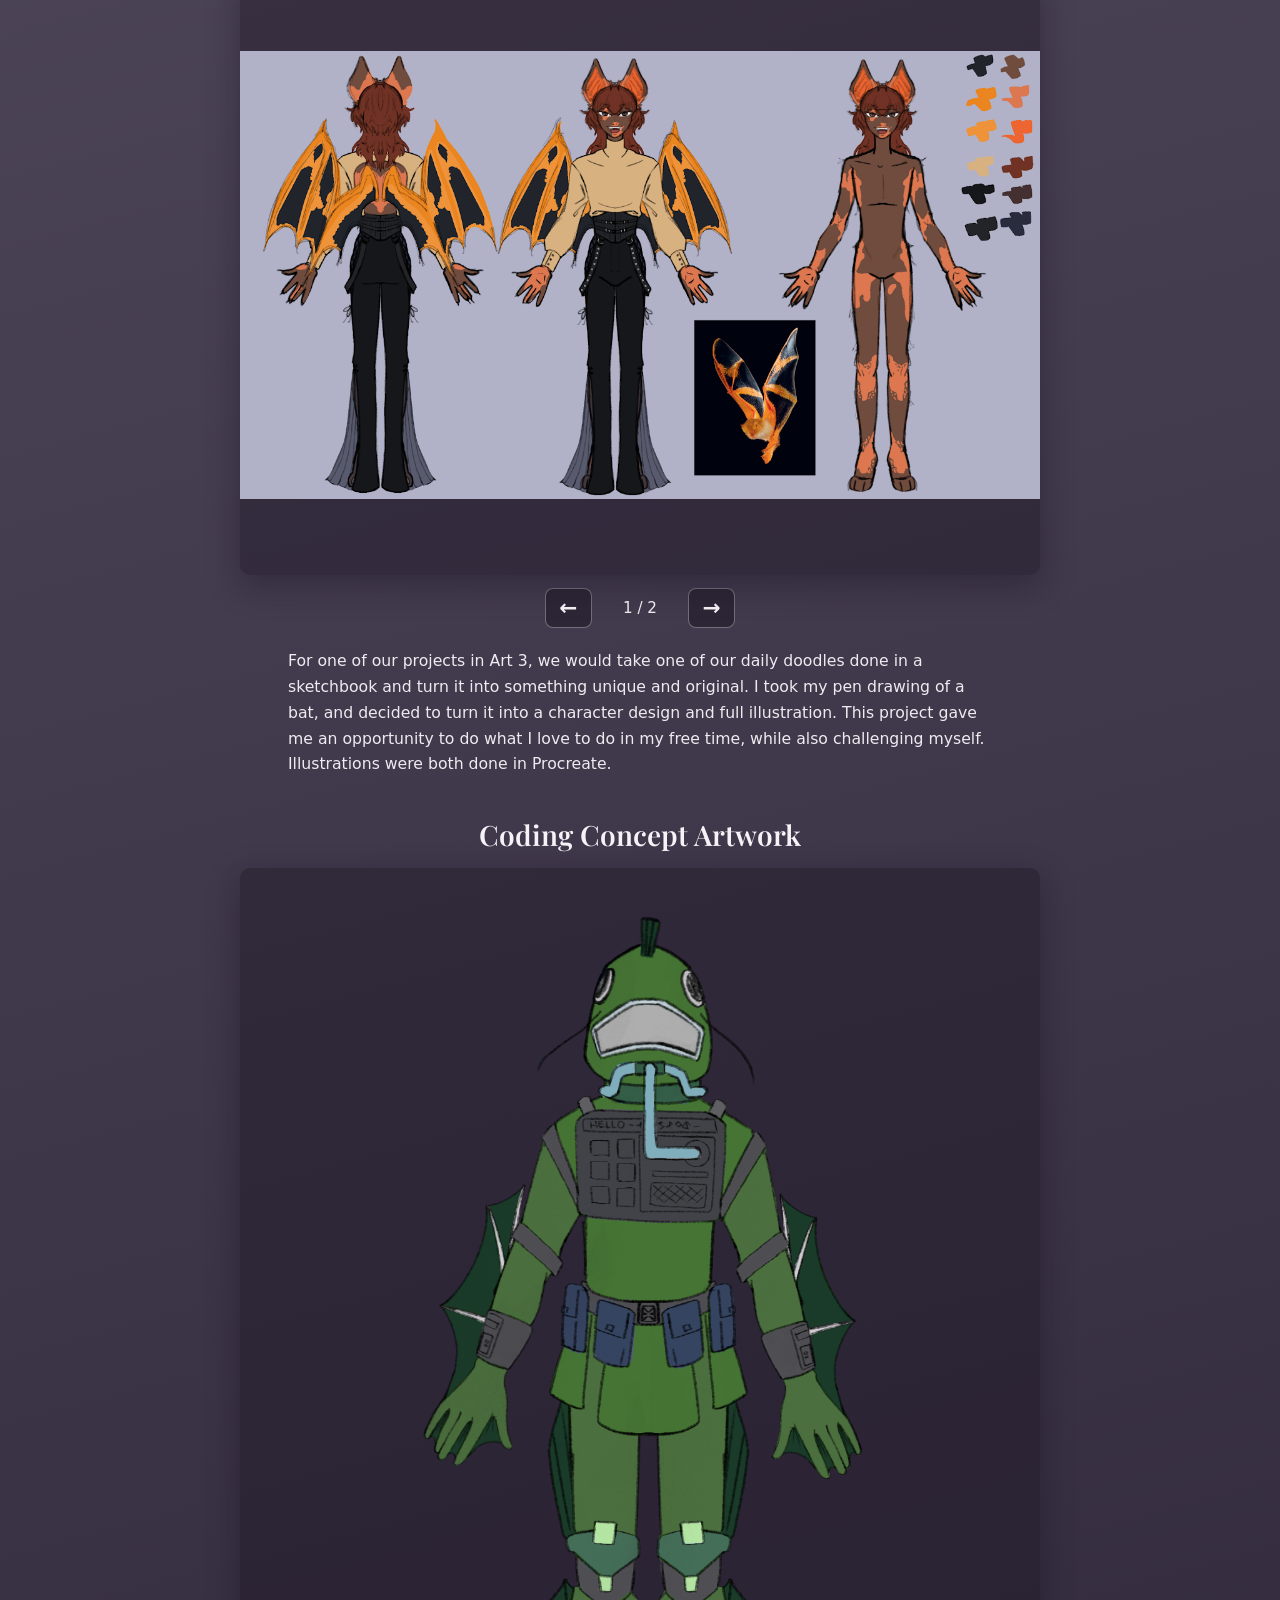
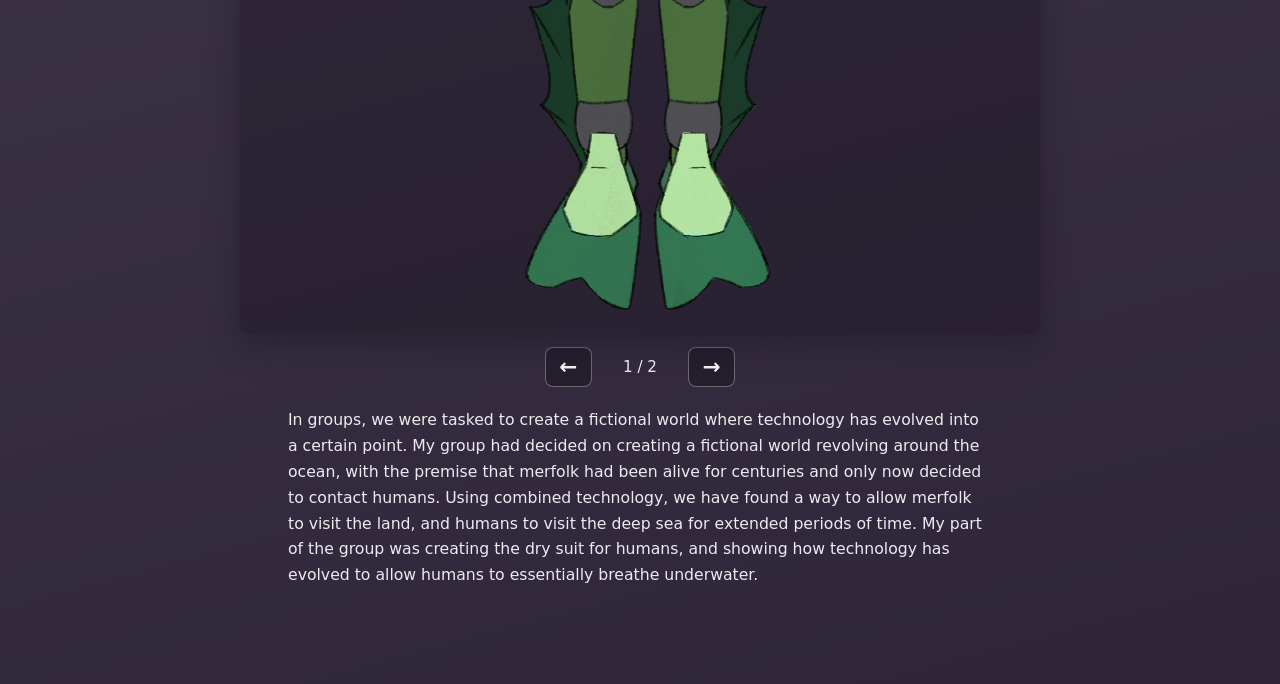
==== commit d36180c1: "descriptions" ====
--- a/artwork.html
+++ b/artwork.html
@@ -35,19 +35,29 @@
                     <button type="button" class="artwork-carousel__btn artwork-carousel__btn--next" aria-label="Next slide">→</button>
                 </div>
             </div>
+            <p class="artwork-section__description">For our first project in Art 74, we were instructed to go into the data of images we found online and adding or removing text. This addition or subtraction would &quot;glitch&quot; the image, which had an unpredictable effect on the images. This would end with the images all having unique edits. For my project, I wanted each image to have a different effect on them through trial and error.</p>
         </section>
         <section class="artwork-section">
             <h2>Album Cover</h2>
             <div class="artwork-gallery" role="group" aria-label="Album cover">
                 <img src="photos/album_cover.png" alt="Album cover design with daisy photograph and glitch effects" width="1200" height="1200" loading="lazy" decoding="async">
             </div>
+            <p class="artwork-section__description">Continuing off the idea of the glitch art, we were then instructed to take one of the images we glitched and turn them into an album cover in Adobe Photoshop. I based my album cover off of the real band called &quot;wave to earth.&quot; and the song called &quot;daisy&quot;.</p>
         </section>
         <section class="artwork-section">
             <h2>Vector Art</h2>
-            <div class="artwork-gallery" role="group" aria-label="Vector art gallery">
-                <img src="photos/vector_art.png" alt="Vector illustration, chibi character" width="1200" height="900" loading="lazy" decoding="async">
-                <img src="photos/vector_art_2.png" alt="Vector illustration, alternate piece" width="1200" height="900" loading="lazy" decoding="async">
+            <div class="artwork-carousel artwork-carousel--concept" role="region" aria-roledescription="carousel" aria-label="Vector art gallery">
+                <div class="artwork-carousel__viewport">
+                    <img src="photos/vector_art.png" alt="Vector illustration, chibi character" class="artwork-carousel__slide is-active" width="1200" height="900" loading="eager" decoding="async" aria-hidden="false">
+                    <img src="photos/vector_art_2.png" alt="Vector illustration, alternate piece" class="artwork-carousel__slide" width="1200" height="900" loading="lazy" decoding="async" aria-hidden="true">
+                </div>
+                <div class="artwork-carousel__controls">
+                    <button type="button" class="artwork-carousel__btn artwork-carousel__btn--prev" aria-label="Previous slide">←</button>
+                    <p class="artwork-carousel__status" aria-live="polite">1 / 2</p>
+                    <button type="button" class="artwork-carousel__btn artwork-carousel__btn--next" aria-label="Next slide">→</button>
+                </div>
             </div>
+            <p class="artwork-section__description">Another project we worked on was in Adobe Illustrator. We learned how to create vector artwork, and was then tasked with taking an object we had around our house and drawing it. I used a plush I had on my desk as my subject. After having the vector art completed, we would then turn it into a sticker, and edit the artwork into a photo we take to look like a real sticker. I edited the vector artwork onto a photo I took outside of a 7eleven in Adobe Photoshop.</p>
         </section>
         <section class="artwork-section">
             <h2>Digital Animation</h2>
@@ -71,10 +81,11 @@
                     <button type="button" class="artwork-carousel__btn artwork-carousel__btn--next" aria-label="Next slide">→</button>
                 </div>
             </div>
+            <p class="artwork-section__description">Our next project would be in Adobe After Effects, where we learned the basics of how to edit videos. For this project, we would make a short animation that mimics gameplay of some sort. I decided to make this project into a person playing a Graphic Novel. I created all of the assets seen in the game such as the &quot;menu&quot; screen, the text box, and the character sprites, which were done in Procreate. Backgrounds are stock images that I took into Photoshop to edit and change into what I deemed fit for the environment.</p>
         </section>
         <section class="artwork-section">
-            <h2>Concept Artwork and Illustration</h2>
-            <div class="artwork-carousel artwork-carousel--concept" role="region" aria-roledescription="carousel" aria-label="Concept artwork and illustration">
+            <h2>Drawn From Sketchbook Project</h2>
+            <div class="artwork-carousel artwork-carousel--concept" role="region" aria-roledescription="carousel" aria-label="Drawn from sketchbook project">
                 <div class="artwork-carousel__viewport">
                     <img src="photos/concept-artwork.png" alt="Character concept sheet: bat humanoid with wings, palette, and reference" class="artwork-carousel__slide is-active" width="1200" height="900" loading="eager" decoding="async" aria-hidden="false">
                     <img src="photos/concept-illustration.png" alt="Illustration: bat humanoid character under moonlit sky" class="artwork-carousel__slide" width="1200" height="900" loading="lazy" decoding="async" aria-hidden="true">
@@ -85,6 +96,7 @@
                     <button type="button" class="artwork-carousel__btn artwork-carousel__btn--next" aria-label="Next slide">→</button>
                 </div>
             </div>
+            <p class="artwork-section__description">For one of our projects in Art 3, we would take one of our daily doodles done in a sketchbook and turn it into something unique and original. I took my pen drawing of a bat, and decided to turn it into a character design and full illustration. This project gave me an opportunity to do what I love to do in my free time, while also challenging myself. Illustrations were both done in Procreate.</p>
         </section>
         <section class="artwork-section">
             <h2>Coding Concept Artwork</h2>
@@ -99,6 +111,7 @@
                     <button type="button" class="artwork-carousel__btn artwork-carousel__btn--next" aria-label="Next slide">→</button>
                 </div>
             </div>
+            <p class="artwork-section__description">In groups, we were tasked to create a fictional world where technology has evolved into a certain point. My group had decided on creating a fictional world revolving around the ocean, with the premise that merfolk had been alive for centuries and only now decided to contact humans. Using combined technology, we have found a way to allow merfolk to visit the land, and humans to visit the deep sea for extended periods of time. My part of the group was creating the dry suit for humans, and showing how technology has evolved to allow humans to essentially breathe underwater.</p>
         </section>
     </main>
     <script src="js/main.js" defer></script>
--- a/css/main.css
+++ b/css/main.css
@@ -175,6 +175,15 @@
   margin-bottom: 0;
 }
 
+.page-artwork .artwork-section__description {
+  margin: 1.25rem auto 0;
+  max-width: 44rem;
+  text-align: left;
+  font-size: 0.98rem;
+  line-height: 1.65;
+  opacity: 0.96;
+}
+
 .page-artwork .artwork-video {
   margin: 0.5rem auto 1.25rem;
   max-width: 90%;
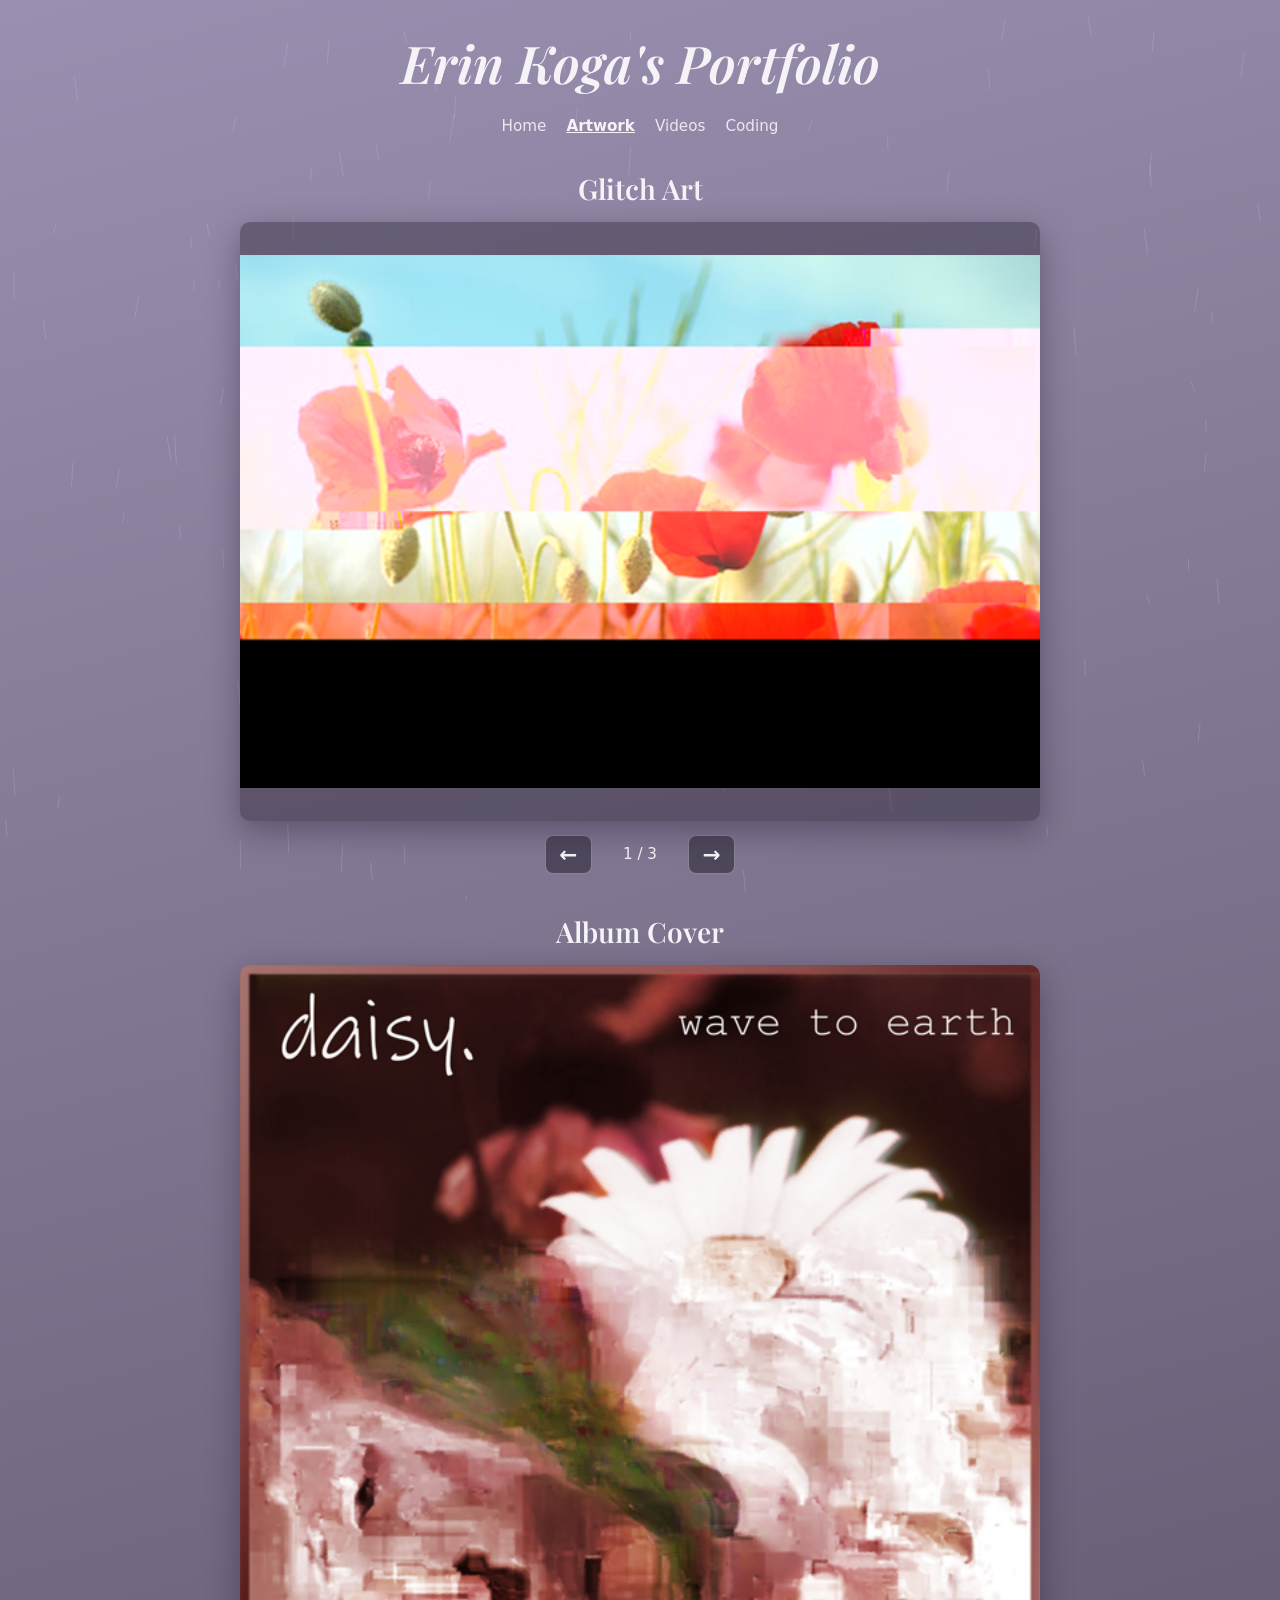
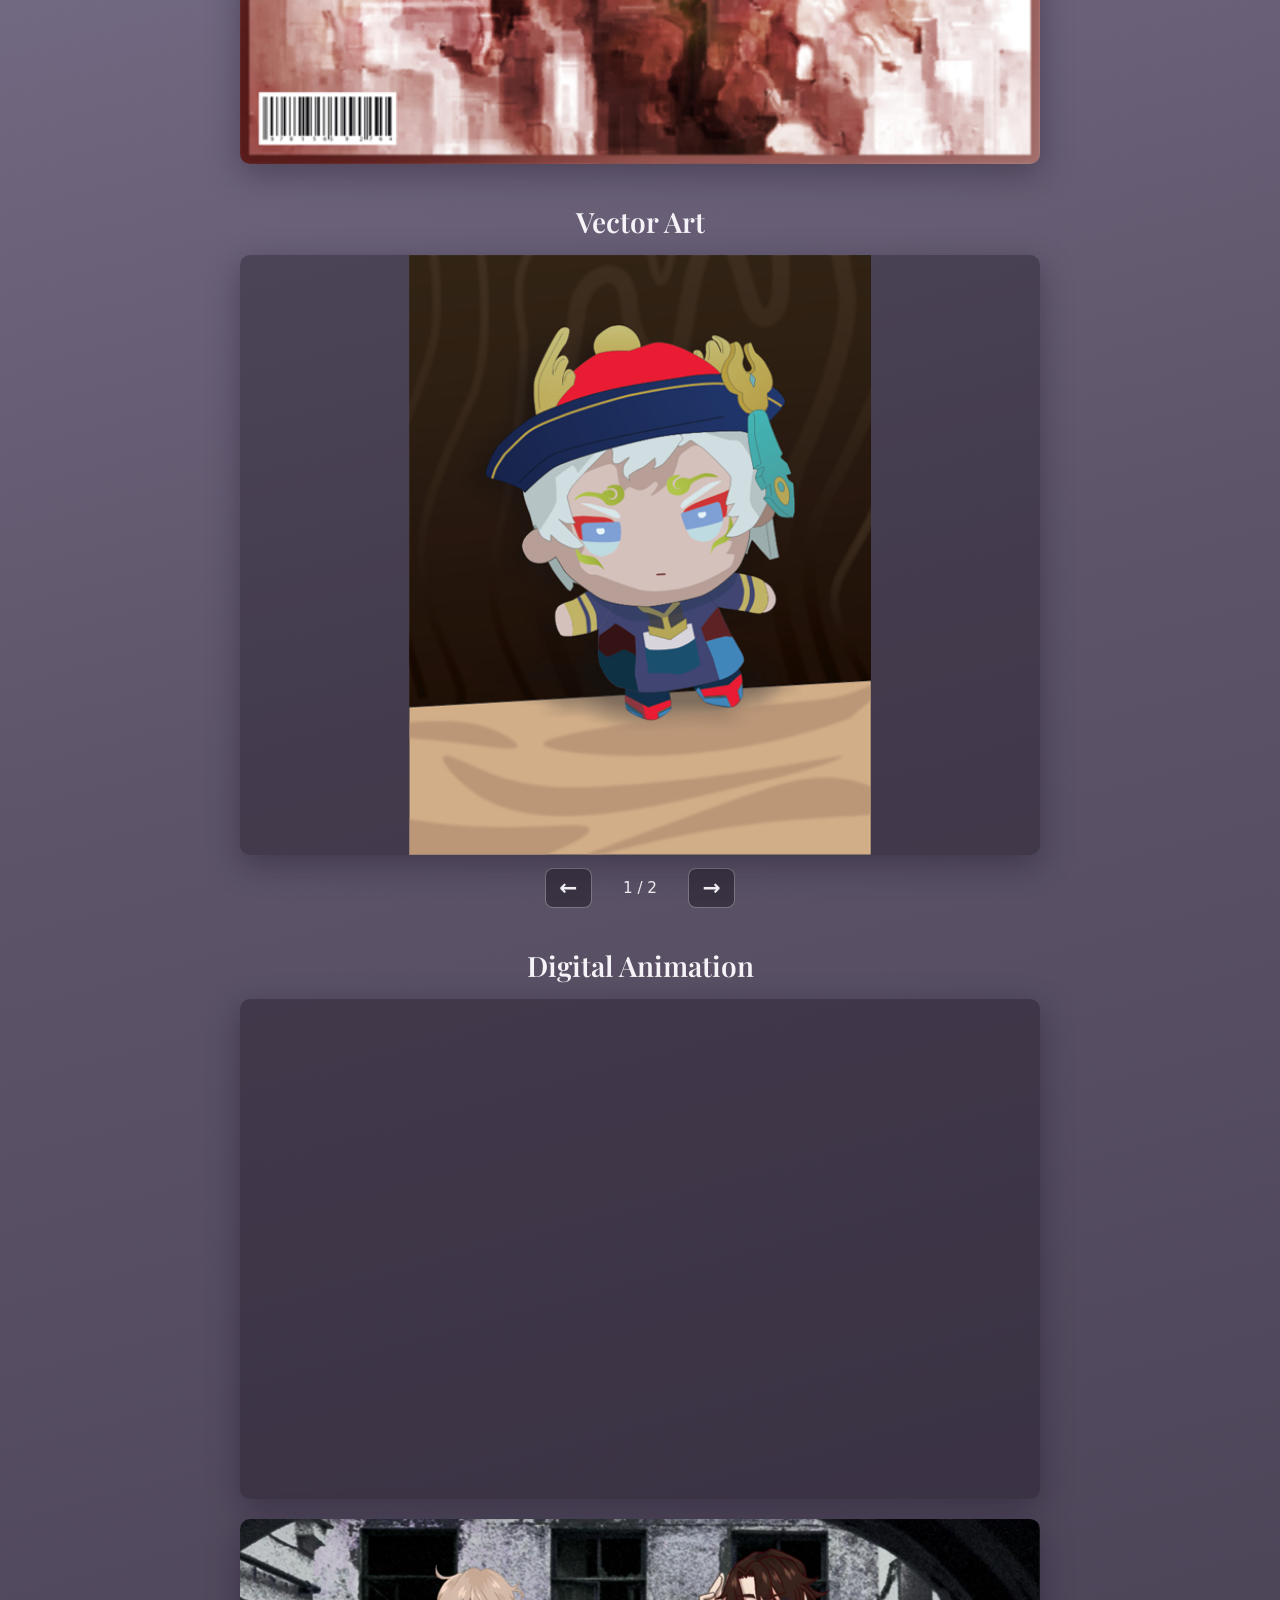
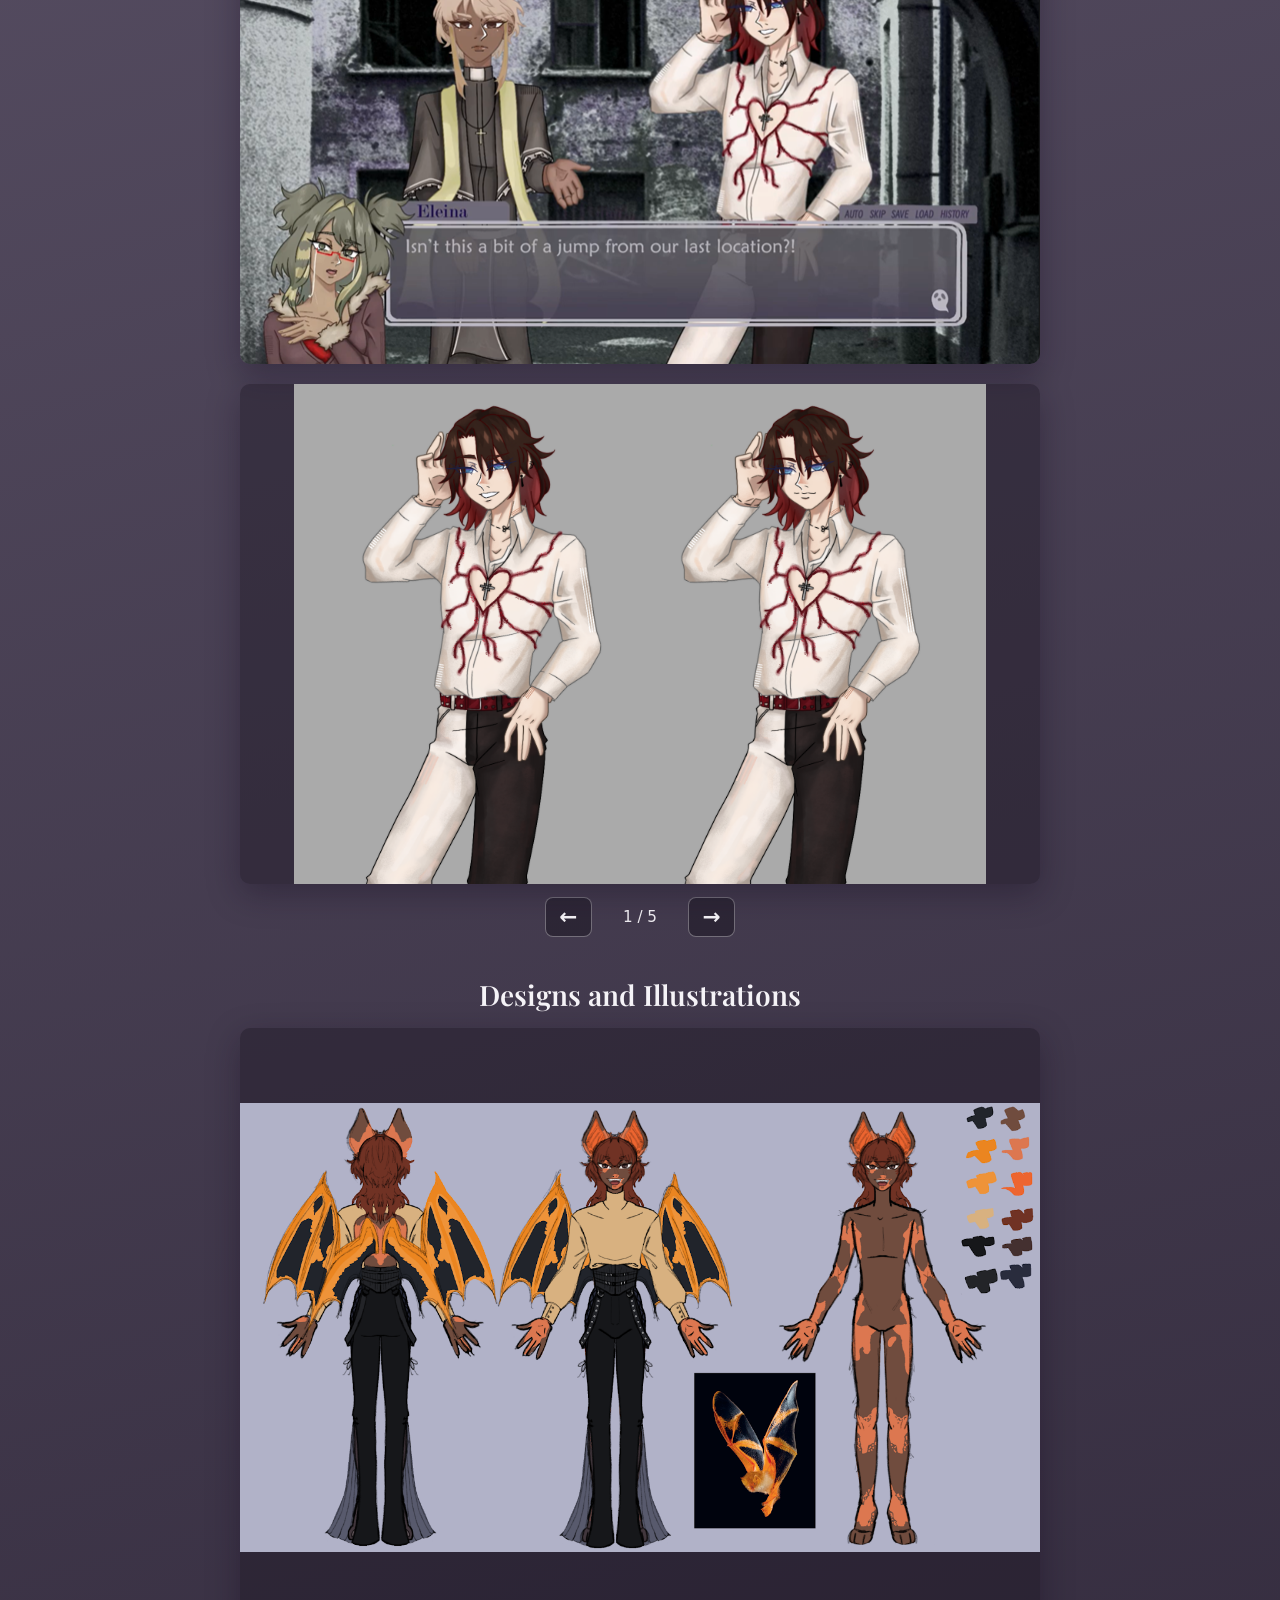
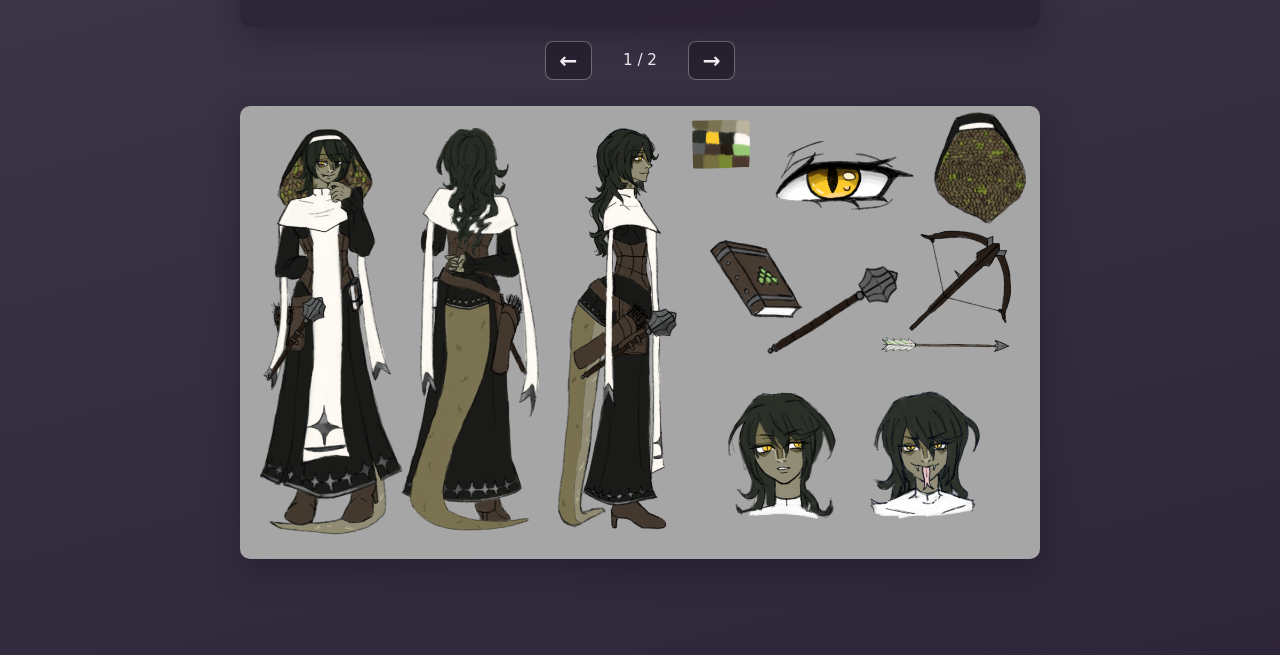
==== commit f003278e: "overhaul changes" ====
--- a/artwork.html
+++ b/artwork.html
@@ -21,97 +21,111 @@
         </nav>
     </header>
     <main>
-        <section class="artwork-section">
+        <section class="artwork-section" id="artwork-glitch-art">
             <h2>Glitch Art</h2>
-            <div class="artwork-carousel artwork-carousel--glitch" role="region" aria-roledescription="carousel" aria-label="Glitch art gallery">
-                <div class="artwork-carousel__viewport">
-                    <img src="photos/glitch_image.png" alt="Glitch art: red poppies with horizontal digital distortion" class="artwork-carousel__slide is-active" width="1200" height="800" loading="eager" decoding="async" aria-hidden="false">
-                    <img src="photos/glitch_image_2.png" alt="Glitch art: forget-me-not flowers with fragmented color bands" class="artwork-carousel__slide" width="1200" height="800" loading="lazy" decoding="async" aria-hidden="true">
-                    <img src="photos/glitch_image_3.png" alt="Glitch art: garden flowers with compression artifacts and color fringing" class="artwork-carousel__slide" width="1200" height="800" loading="lazy" decoding="async" aria-hidden="true">
+            <div class="work-reveal">
+                <div class="work-reveal__media">
+                    <div class="artwork-carousel artwork-carousel--glitch" role="region" aria-roledescription="carousel" aria-label="Glitch art gallery">
+                        <div class="artwork-carousel__viewport">
+                            <img src="photos/glitch_image.png" alt="Glitch art: red poppies with horizontal digital distortion" class="artwork-carousel__slide is-active" width="1200" height="800" loading="eager" decoding="async" aria-hidden="false">
+                            <img src="photos/glitch_image_2.png" alt="Glitch art: forget-me-not flowers with fragmented color bands" class="artwork-carousel__slide" width="1200" height="800" loading="lazy" decoding="async" aria-hidden="true">
+                            <img src="photos/glitch_image_3.png" alt="Glitch art: garden flowers with compression artifacts and color fringing" class="artwork-carousel__slide" width="1200" height="800" loading="lazy" decoding="async" aria-hidden="true">
+                        </div>
+                        <div class="artwork-carousel__controls">
+                            <button type="button" class="artwork-carousel__btn artwork-carousel__btn--prev" aria-label="Previous slide">←</button>
+                            <p class="artwork-carousel__status" aria-live="polite">1 / 3</p>
+                            <button type="button" class="artwork-carousel__btn artwork-carousel__btn--next" aria-label="Next slide">→</button>
+                        </div>
+                    </div>
                 </div>
-                <div class="artwork-carousel__controls">
-                    <button type="button" class="artwork-carousel__btn artwork-carousel__btn--prev" aria-label="Previous slide">←</button>
-                    <p class="artwork-carousel__status" aria-live="polite">1 / 3</p>
-                    <button type="button" class="artwork-carousel__btn artwork-carousel__btn--next" aria-label="Next slide">→</button>
+                <p class="artwork-section__description work-reveal__description">Images all have a form of data in text, and accessing this text allows you to change what the image looks like. This addition or subtraction of text would &quot;glitch&quot; the image, which had an unpredictable effect on the images. This would end with the images all having unique edits. I wanted each image to have a different effect on them through trial and error. I wanted to use flowers as part of an experimental piece, taking something delicate and gentle and using an unpredictable process to &ldquo;ruin&rdquo; them. </p>
+            </div>
+        </section>
+        <section class="artwork-section" id="artwork-album-cover">
+            <h2>Album Cover</h2>
+            <div class="work-reveal">
+                <div class="work-reveal__media">
+                    <div class="artwork-gallery" role="group" aria-label="Album cover">
+                        <img src="photos/album_cover.png" alt="Album cover design with daisy photograph and glitch effects" width="1200" height="1200" loading="lazy" decoding="async">
+                    </div>
                 </div>
+                <p class="artwork-section__description work-reveal__description">Using my favorite image of the three, I used Photoshop to edit and change the photo into an album cover. It&rsquo;s a cover for a band and song that I personally enjoy, and having such a beautiful glitch be the representation of such a soft and lovely song felt strong and personal to me. </p>
             </div>
-            <p class="artwork-section__description">For our first project in Art 74, we were instructed to go into the data of images we found online and adding or removing text. This addition or subtraction would &quot;glitch&quot; the image, which had an unpredictable effect on the images. This would end with the images all having unique edits. For my project, I wanted each image to have a different effect on them through trial and error.</p>
         </section>
-        <section class="artwork-section">
-            <h2>Album Cover</h2>
-            <div class="artwork-gallery" role="group" aria-label="Album cover">
-                <img src="photos/album_cover.png" alt="Album cover design with daisy photograph and glitch effects" width="1200" height="1200" loading="lazy" decoding="async">
+        <section class="artwork-section" id="artwork-vector-art">
+            <h2>Vector Art</h2>
+            <div class="work-reveal">
+                <div class="work-reveal__media">
+                    <div class="artwork-carousel artwork-carousel--concept" role="region" aria-roledescription="carousel" aria-label="Vector art gallery">
+                        <div class="artwork-carousel__viewport">
+                            <img src="photos/vector_art.png" alt="Vector illustration, chibi character" class="artwork-carousel__slide is-active" width="1200" height="900" loading="eager" decoding="async" aria-hidden="false">
+                            <img src="photos/vector_art_2.png" alt="Vector illustration, alternate piece" class="artwork-carousel__slide" width="1200" height="900" loading="lazy" decoding="async" aria-hidden="true">
+                        </div>
+                        <div class="artwork-carousel__controls">
+                            <button type="button" class="artwork-carousel__btn artwork-carousel__btn--prev" aria-label="Previous slide">←</button>
+                            <p class="artwork-carousel__status" aria-live="polite">1 / 2</p>
+                            <button type="button" class="artwork-carousel__btn artwork-carousel__btn--next" aria-label="Next slide">→</button>
+                        </div>
+                    </div>
+                </div>
+                <p class="artwork-section__description work-reveal__description">Using Adobe Illustrate, I created vector artwork with a plush I had on my desk as my subject. After having the vector art completed, I took the artwork and turned it into an editable sticker. I Photoshopped the sticker onto a photo I took outside of a 7Eleven. The angle of the image, as well as the overall vibe felt like there could be a collection of stickers right next to the sign, like it was missing some sort of graffiti. </p>
             </div>
-            <p class="artwork-section__description">Continuing off the idea of the glitch art, we were then instructed to take one of the images we glitched and turn them into an album cover in Adobe Photoshop. I based my album cover off of the real band called &quot;wave to earth.&quot; and the song called &quot;daisy&quot;.</p>
         </section>
-        <section class="artwork-section">
-            <h2>Vector Art</h2>
-            <div class="artwork-carousel artwork-carousel--concept" role="region" aria-roledescription="carousel" aria-label="Vector art gallery">
-                <div class="artwork-carousel__viewport">
-                    <img src="photos/vector_art.png" alt="Vector illustration, chibi character" class="artwork-carousel__slide is-active" width="1200" height="900" loading="eager" decoding="async" aria-hidden="false">
-                    <img src="photos/vector_art_2.png" alt="Vector illustration, alternate piece" class="artwork-carousel__slide" width="1200" height="900" loading="lazy" decoding="async" aria-hidden="true">
+        <section class="artwork-section" id="artwork-digital-animation">
+            <h2>Digital Animation</h2>
+            <div class="work-reveal">
+                <div class="work-reveal__media">
+                    <div class="artwork-video">
+                        <iframe src="https://www.youtube.com/embed/lrahsPfMJ4E" title="Digital animation — YouTube video" allow="accelerometer; autoplay; clipboard-write; encrypted-media; gyroscope; picture-in-picture; web-share" allowfullscreen loading="lazy" referrerpolicy="strict-origin-when-cross-origin"></iframe>
+                    </div>
+                    <div class="artwork-gallery" role="group" aria-label="Animation screenshot">
+                        <img src="photos/digital_animation_screenshot.png" alt="Visual novel scene with characters and dialogue" width="1200" height="675" loading="lazy" decoding="async">
+                    </div>
+                    <div class="artwork-carousel" role="region" aria-roledescription="carousel" aria-label="Character sprites">
+                        <div class="artwork-carousel__viewport">
+                            <img src="photos/sprite_1.png" alt="Character sprite sheet 1 of 5" class="artwork-carousel__slide is-active" width="1200" height="800" loading="eager" decoding="async" aria-hidden="false">
+                            <img src="photos/sprite_2.png" alt="Character sprite sheet 2 of 5" class="artwork-carousel__slide" width="1200" height="800" loading="lazy" decoding="async" aria-hidden="true">
+                            <img src="photos/sprite_3.png" alt="Character sprite sheet 3 of 5" class="artwork-carousel__slide" width="1200" height="800" loading="lazy" decoding="async" aria-hidden="true">
+                            <img src="photos/sprite_4.png" alt="Character sprite sheet 4 of 5" class="artwork-carousel__slide" width="1200" height="800" loading="lazy" decoding="async" aria-hidden="true">
+                            <img src="photos/sprite_5.png" alt="Character sprite sheet 5 of 5" class="artwork-carousel__slide" width="1200" height="800" loading="lazy" decoding="async" aria-hidden="true">
+                        </div>
+                        <div class="artwork-carousel__controls">
+                            <button type="button" class="artwork-carousel__btn artwork-carousel__btn--prev" aria-label="Previous slide">←</button>
+                            <p class="artwork-carousel__status" aria-live="polite">1 / 5</p>
+                            <button type="button" class="artwork-carousel__btn artwork-carousel__btn--next" aria-label="Next slide">→</button>
+                        </div>
+                    </div>
                 </div>
-                <div class="artwork-carousel__controls">
-                    <button type="button" class="artwork-carousel__btn artwork-carousel__btn--prev" aria-label="Previous slide">←</button>
-                    <p class="artwork-carousel__status" aria-live="polite">1 / 2</p>
-                    <button type="button" class="artwork-carousel__btn artwork-carousel__btn--next" aria-label="Next slide">→</button>
+                <p class="artwork-section__description work-reveal__description">I wanted to replicate the process of playing a visual novel in Adobe After Effects. I created all of the assets seen in the game such as the &quot;menu&quot; screen, the text box, and the character sprites, which were done in Procreate. Backgrounds are stock images that I took into Photoshop to edit and change into what I deemed fit for the environment. Editing the entire thing together was something that was tedious, but I wanted the video to reflect my vision of a game I would want to create or play in the future.</p>
+            </div>
+        </section>
+        <section class="artwork-section" id="artwork-drawn-from-sketchbook">
+            <h2>Designs and Illustrations</h2>
+            <div class="work-reveal">
+                <div class="work-reveal__media">
+                    <div class="artwork-carousel artwork-carousel--concept" role="region" aria-roledescription="carousel" aria-label="Drawn from sketchbook project">
+                        <div class="artwork-carousel__viewport">
+                            <img src="photos/concept-artwork.png" alt="Character concept sheet: bat humanoid with wings, palette, and reference" class="artwork-carousel__slide is-active" width="1200" height="900" loading="eager" decoding="async" aria-hidden="false">
+                            <img src="photos/concept-illustration.png" alt="Illustration: bat humanoid character under moonlit sky" class="artwork-carousel__slide" width="1200" height="900" loading="lazy" decoding="async" aria-hidden="true">
+                        </div>
+                        <div class="artwork-carousel__controls">
+                            <button type="button" class="artwork-carousel__btn artwork-carousel__btn--prev" aria-label="Previous slide">←</button>
+                            <p class="artwork-carousel__status" aria-live="polite">1 / 2</p>
+                            <button type="button" class="artwork-carousel__btn artwork-carousel__btn--next" aria-label="Next slide">→</button>
+                        </div>
+                    </div>
                 </div>
+                <p class="artwork-section__description work-reveal__description">I took a pen drawing of a bat that I had done previously, and decided to turn it into a character design and full illustration. Character design and digital illustrations like this are where I truly shine, as I do it for a hobby. I loved designing this character, keeping it simple but original. Using the inspiration from one of my favorite animals, a painted bat, I wanted to convey a similarity between the two. Using colors I rarely use as well, it was a challenging but creative process.</p>
             </div>
-            <p class="artwork-section__description">Another project we worked on was in Adobe Illustrator. We learned how to create vector artwork, and was then tasked with taking an object we had around our house and drawing it. I used a plush I had on my desk as my subject. After having the vector art completed, we would then turn it into a sticker, and edit the artwork into a photo we take to look like a real sticker. I edited the vector artwork onto a photo I took outside of a 7eleven in Adobe Photoshop.</p>
-        </section>
-        <section class="artwork-section">
-            <h2>Digital Animation</h2>
-            <div class="artwork-video">
-                <iframe src="https://www.youtube.com/embed/lrahsPfMJ4E" title="Digital animation — YouTube video" allow="accelerometer; autoplay; clipboard-write; encrypted-media; gyroscope; picture-in-picture; web-share" allowfullscreen loading="lazy" referrerpolicy="strict-origin-when-cross-origin"></iframe>
+            <br>
+            <div class="work-reveal">
+                <div class="work-reveal__media">
+                    <div class="artwork-gallery" role="group" aria-label="Snake character reference sheet">
+                        <img src="photos/snakeref.png" alt="Snake-themed character reference sheet with poses, details, and props" width="1200" height="675" loading="lazy" decoding="async">
+                    </div>
+                </div>
+                <p class="artwork-section__description work-reveal__description">This character was designed for a Dungeons and Dragons session. it features a 360 of the character, as well as various items and expressions. She holds snake like visuals and physical aspects. The design was inspired by fantasy clerics, and the shape of the hood is to mimic king cobras.</p>
             </div>
-            <div class="artwork-gallery" role="group" aria-label="Animation screenshot">
-                <img src="photos/digital_animation_screenshot.png" alt="Visual novel scene with characters and dialogue" width="1200" height="675" loading="lazy" decoding="async">
-            </div>
-            <div class="artwork-carousel" role="region" aria-roledescription="carousel" aria-label="Character sprites">
-                <div class="artwork-carousel__viewport">
-                    <img src="photos/sprite_1.png" alt="Character sprite sheet 1 of 5" class="artwork-carousel__slide is-active" width="1200" height="800" loading="eager" decoding="async" aria-hidden="false">
-                    <img src="photos/sprite_2.png" alt="Character sprite sheet 2 of 5" class="artwork-carousel__slide" width="1200" height="800" loading="lazy" decoding="async" aria-hidden="true">
-                    <img src="photos/sprite_3.png" alt="Character sprite sheet 3 of 5" class="artwork-carousel__slide" width="1200" height="800" loading="lazy" decoding="async" aria-hidden="true">
-                    <img src="photos/sprite_4.png" alt="Character sprite sheet 4 of 5" class="artwork-carousel__slide" width="1200" height="800" loading="lazy" decoding="async" aria-hidden="true">
-                    <img src="photos/sprite_5.png" alt="Character sprite sheet 5 of 5" class="artwork-carousel__slide" width="1200" height="800" loading="lazy" decoding="async" aria-hidden="true">
-                </div>
-                <div class="artwork-carousel__controls">
-                    <button type="button" class="artwork-carousel__btn artwork-carousel__btn--prev" aria-label="Previous slide">←</button>
-                    <p class="artwork-carousel__status" aria-live="polite">1 / 5</p>
-                    <button type="button" class="artwork-carousel__btn artwork-carousel__btn--next" aria-label="Next slide">→</button>
-                </div>
-            </div>
-            <p class="artwork-section__description">Our next project would be in Adobe After Effects, where we learned the basics of how to edit videos. For this project, we would make a short animation that mimics gameplay of some sort. I decided to make this project into a person playing a Graphic Novel. I created all of the assets seen in the game such as the &quot;menu&quot; screen, the text box, and the character sprites, which were done in Procreate. Backgrounds are stock images that I took into Photoshop to edit and change into what I deemed fit for the environment.</p>
-        </section>
-        <section class="artwork-section">
-            <h2>Drawn From Sketchbook Project</h2>
-            <div class="artwork-carousel artwork-carousel--concept" role="region" aria-roledescription="carousel" aria-label="Drawn from sketchbook project">
-                <div class="artwork-carousel__viewport">
-                    <img src="photos/concept-artwork.png" alt="Character concept sheet: bat humanoid with wings, palette, and reference" class="artwork-carousel__slide is-active" width="1200" height="900" loading="eager" decoding="async" aria-hidden="false">
-                    <img src="photos/concept-illustration.png" alt="Illustration: bat humanoid character under moonlit sky" class="artwork-carousel__slide" width="1200" height="900" loading="lazy" decoding="async" aria-hidden="true">
-                </div>
-                <div class="artwork-carousel__controls">
-                    <button type="button" class="artwork-carousel__btn artwork-carousel__btn--prev" aria-label="Previous slide">←</button>
-                    <p class="artwork-carousel__status" aria-live="polite">1 / 2</p>
-                    <button type="button" class="artwork-carousel__btn artwork-carousel__btn--next" aria-label="Next slide">→</button>
-                </div>
-            </div>
-            <p class="artwork-section__description">For one of our projects in Art 3, we would take one of our daily doodles done in a sketchbook and turn it into something unique and original. I took my pen drawing of a bat, and decided to turn it into a character design and full illustration. This project gave me an opportunity to do what I love to do in my free time, while also challenging myself. Illustrations were both done in Procreate.</p>
-        </section>
-        <section class="artwork-section">
-            <h2>Coding Concept Artwork</h2>
-            <div class="artwork-carousel artwork-carousel--coding" role="region" aria-roledescription="carousel" aria-label="Coding concept artwork">
-                <div class="artwork-carousel__viewport">
-                    <img src="photos/fish.png" alt="Concept art: humanoid fish character, front view" class="artwork-carousel__slide is-active" width="1200" height="900" loading="eager" decoding="async" aria-hidden="false">
-                    <img src="photos/fish_2.png" alt="Concept art: humanoid fish character, profile view" class="artwork-carousel__slide" width="1200" height="900" loading="lazy" decoding="async" aria-hidden="true">
-                </div>
-                <div class="artwork-carousel__controls">
-                    <button type="button" class="artwork-carousel__btn artwork-carousel__btn--prev" aria-label="Previous slide">←</button>
-                    <p class="artwork-carousel__status" aria-live="polite">1 / 2</p>
-                    <button type="button" class="artwork-carousel__btn artwork-carousel__btn--next" aria-label="Next slide">→</button>
-                </div>
-            </div>
-            <p class="artwork-section__description">In groups, we were tasked to create a fictional world where technology has evolved into a certain point. My group had decided on creating a fictional world revolving around the ocean, with the premise that merfolk had been alive for centuries and only now decided to contact humans. Using combined technology, we have found a way to allow merfolk to visit the land, and humans to visit the deep sea for extended periods of time. My part of the group was creating the dry suit for humans, and showing how technology has evolved to allow humans to essentially breathe underwater.</p>
         </section>
     </main>
     <script src="js/main.js" defer></script>
--- a/css/main.css
+++ b/css/main.css
@@ -30,6 +30,7 @@
 }
 
 body {
+  position: relative;
   margin: 0;
   min-height: 100vh;
   font-family: "Ranade", system-ui, -apple-system, sans-serif;
@@ -40,8 +41,68 @@
   background-image: linear-gradient(165deg, #9a8fb0 0%, #5d5469 42%, #2e2638 100%);
 }
 
+.site-header,
+main {
+  position: relative;
+  z-index: 1;
+}
+
+.site-fx {
+  position: fixed;
+  inset: 0;
+  z-index: 0;
+  overflow: hidden;
+  pointer-events: none;
+}
+
+.site-fx__rain {
+  display: block;
+  width: 100%;
+  height: 100%;
+}
+
+.site-fx__ripples {
+  position: absolute;
+  inset: 0;
+  pointer-events: none;
+}
+
+.site-fx__ripple {
+  position: absolute;
+  width: 14px;
+  height: 14px;
+  margin-left: -7px;
+  margin-top: -7px;
+  border-radius: 50%;
+  box-shadow: 0 0 0 1px rgba(245, 243, 247, 0.4), 0 0 12px rgba(200, 190, 220, 0.2);
+  animation: site-fx-ripple 0.75s ease-out forwards;
+}
+
+@keyframes site-fx-ripple {
+  to {
+    transform: scale(7);
+    opacity: 0;
+  }
+}
+
+@media (prefers-reduced-motion: reduce) {
+  .site-fx__ripple {
+    animation: none;
+    opacity: 0;
+  }
+}
+
 body.page-home {
   min-height: 220vh;
+}
+
+.page-home .page-intro {
+  margin: 0 auto 1.5rem;
+  max-width: 44rem;
+  text-align: center;
+  font-size: 0.95rem;
+  line-height: 1.55;
+  opacity: 0.92;
 }
 
 .site-header {
@@ -91,7 +152,9 @@
 }
 
 body.page-home main,
-body.page-artwork main {
+body.page-artwork main,
+body.page-coding main,
+body.page-videos main {
   max-width: 58rem;
 }
 
@@ -130,6 +193,7 @@
   margin: 0 auto 2rem;
   width: 100%;
   max-width: 90%;
+  cursor: pointer;
 }
 
 .page-home .featured-carousel__viewport {
@@ -157,9 +221,135 @@
   opacity: 1;
 }
 
+.page-home .featured-carousel__hint {
+  position: absolute;
+  left: 50%;
+  bottom: 0.9rem;
+  transform: translateX(-50%);
+  margin: 0;
+  padding: 0.3rem 0.65rem;
+  border-radius: 999px;
+  background: rgba(20, 16, 28, 0.62);
+  border: 1px solid rgba(245, 243, 247, 0.35);
+  font-size: 0.86rem;
+  line-height: 1.2;
+  color: #f5f3f7;
+  pointer-events: none;
+  z-index: 2;
+}
+
 @media (prefers-reduced-motion: reduce) {
   .page-home .featured-carousel__slide {
     transition-duration: 0.01ms;
+  }
+}
+
+.work-reveal {
+  display: grid;
+  grid-template-columns: minmax(0, 1fr);
+  gap: 1rem;
+  align-items: start;
+  position: relative;
+  overflow: visible;
+}
+
+.work-reveal__media {
+  cursor: pointer;
+  transition: transform 0.35s ease;
+}
+
+.work-reveal__media:focus-visible {
+  outline: 2px solid rgba(245, 243, 247, 0.7);
+  outline-offset: 6px;
+  border-radius: 12px;
+}
+
+.work-reveal__toggle {
+  justify-self: start;
+  margin: 0.1rem 0 0;
+  padding: 0.38rem 0.8rem;
+  border-radius: 8px;
+  border: 1px solid rgba(245, 243, 247, 0.35);
+  background: rgba(20, 16, 28, 0.45);
+  color: #f5f3f7;
+  font: inherit;
+  font-size: 0.9rem;
+  line-height: 1.2;
+  cursor: pointer;
+}
+
+.work-reveal__toggle:hover,
+.work-reveal__toggle:focus-visible {
+  background: rgba(245, 243, 247, 0.12);
+  border-color: rgba(245, 243, 247, 0.55);
+  outline: none;
+}
+
+.work-reveal__description {
+  margin: 0;
+  padding: 0;
+  max-height: 0;
+  overflow: hidden;
+  opacity: 0;
+  transform: translateX(-10px);
+  transition: max-height 0.35s ease, opacity 0.35s ease, transform 0.35s ease, padding 0.35s ease;
+}
+
+.work-reveal .work-reveal__description {
+  max-height: 0;
+  opacity: 0;
+}
+
+.work-reveal .artwork-section__description,
+.work-reveal .video-section__description,
+.work-reveal .coding-section__description {
+  margin: 0;
+  max-width: none;
+}
+
+.work-reveal .coding-section__description--after-embed {
+  margin-top: 0;
+}
+
+.work-reveal.is-open .work-reveal__description {
+  max-height: 1200px;
+  opacity: 0.96;
+  transform: translateX(0);
+  padding: 1rem;
+  border-radius: 10px;
+  background: rgba(20, 16, 28, 0.42);
+  border: 1px solid rgba(245, 243, 247, 0.2);
+}
+
+@media (min-width: 900px) {
+  .work-reveal {
+    display: block;
+    padding-right: 0;
+    transition: padding-right 0.35s ease;
+  }
+
+  .work-reveal.is-open {
+    padding-right: min(24rem, 40vw);
+  }
+
+  .work-reveal__description {
+    position: absolute;
+    top: 0;
+    right: 0;
+    width: min(22rem, 36vw);
+    max-height: 0;
+    transform: translateX(16px);
+    opacity: 0;
+    overflow: hidden;
+  }
+
+  .work-reveal.is-open .work-reveal__media {
+    transform: translateX(-18px);
+  }
+
+  .work-reveal.is-open .work-reveal__description {
+    max-height: 1200px;
+    opacity: 0.96;
   }
 }
 
@@ -184,18 +374,26 @@
   opacity: 0.96;
 }
 
-.page-artwork .artwork-video {
+/* 16:9 responsive embed: padding-bottom avoids iframe default ~150px height when aspect-ratio + % height misbehaves */
+.page-artwork .artwork-video,
+.page-videos .video-embed {
+  position: relative;
   margin: 0.5rem auto 1.25rem;
   max-width: 90%;
   width: 100%;
-  aspect-ratio: 16 / 9;
+  height: 0;
+  padding-bottom: 56.25%;
   border-radius: 10px;
   overflow: hidden;
   box-shadow: 0 10px 32px rgba(20, 12, 32, 0.35);
   background: rgba(20, 16, 28, 0.35);
 }
 
-.page-artwork .artwork-video iframe {
+.page-artwork .artwork-video iframe,
+.page-videos .video-embed iframe {
+  position: absolute;
+  top: 0;
+  left: 0;
   display: block;
   width: 100%;
   height: 100%;
@@ -317,3 +515,88 @@
   outline-offset: 4px;
   border-radius: 12px;
 }
+
+.page-coding main {
+  text-align: center;
+}
+
+.page-coding .coding-section {
+  margin-bottom: 2.5rem;
+}
+
+.page-coding .coding-section:last-child {
+  margin-bottom: 0;
+}
+
+.page-coding .coding-section__description {
+  margin: 1.25rem auto 2rem;
+  max-width: 44rem;
+  text-align: left;
+  font-size: 0.98rem;
+  line-height: 1.65;
+  opacity: 0.96;
+}
+
+.page-coding .coding-pen-link {
+  margin: 0.5rem auto 0.85rem;
+  font-size: 0.95rem;
+}
+
+.page-coding .coding-pen-link a {
+  color: #f5f3f7;
+  text-decoration: underline;
+  text-underline-offset: 0.2em;
+  opacity: 0.95;
+}
+
+.page-coding .coding-pen-link a:hover,
+.page-coding .coding-pen-link a:focus-visible {
+  opacity: 1;
+}
+
+.page-coding .coding-embed {
+  margin: 0 auto 1rem;
+  max-width: min(100%, 42rem);
+  height: min(68vh, 540px);
+  min-height: 380px;
+  border-radius: 10px;
+  overflow: hidden;
+  box-shadow: 0 10px 32px rgba(20, 12, 32, 0.35);
+  background: rgba(20, 16, 28, 0.35);
+}
+
+.page-coding .coding-embed iframe {
+  display: block;
+  width: 100%;
+  height: 100%;
+  border: 0;
+}
+
+.page-coding .coding-embed--p5 {
+  max-width: min(100%, 58rem);
+  width: 100%;
+  height: min(92vh, 980px);
+  min-height: 640px;
+}
+
+.page-coding .coding-section__description--after-embed {
+  margin-top: 1.35rem;
+  margin-bottom: 0;
+}
+
+.page-videos main {
+  text-align: center;
+}
+
+.page-videos .video-section {
+  margin-bottom: 2.5rem;
+}
+
+.page-videos .video-section__description {
+  margin: 0 auto 0;
+  max-width: 44rem;
+  text-align: left;
+  font-size: 0.98rem;
+  line-height: 1.65;
+  opacity: 0.96;
+}
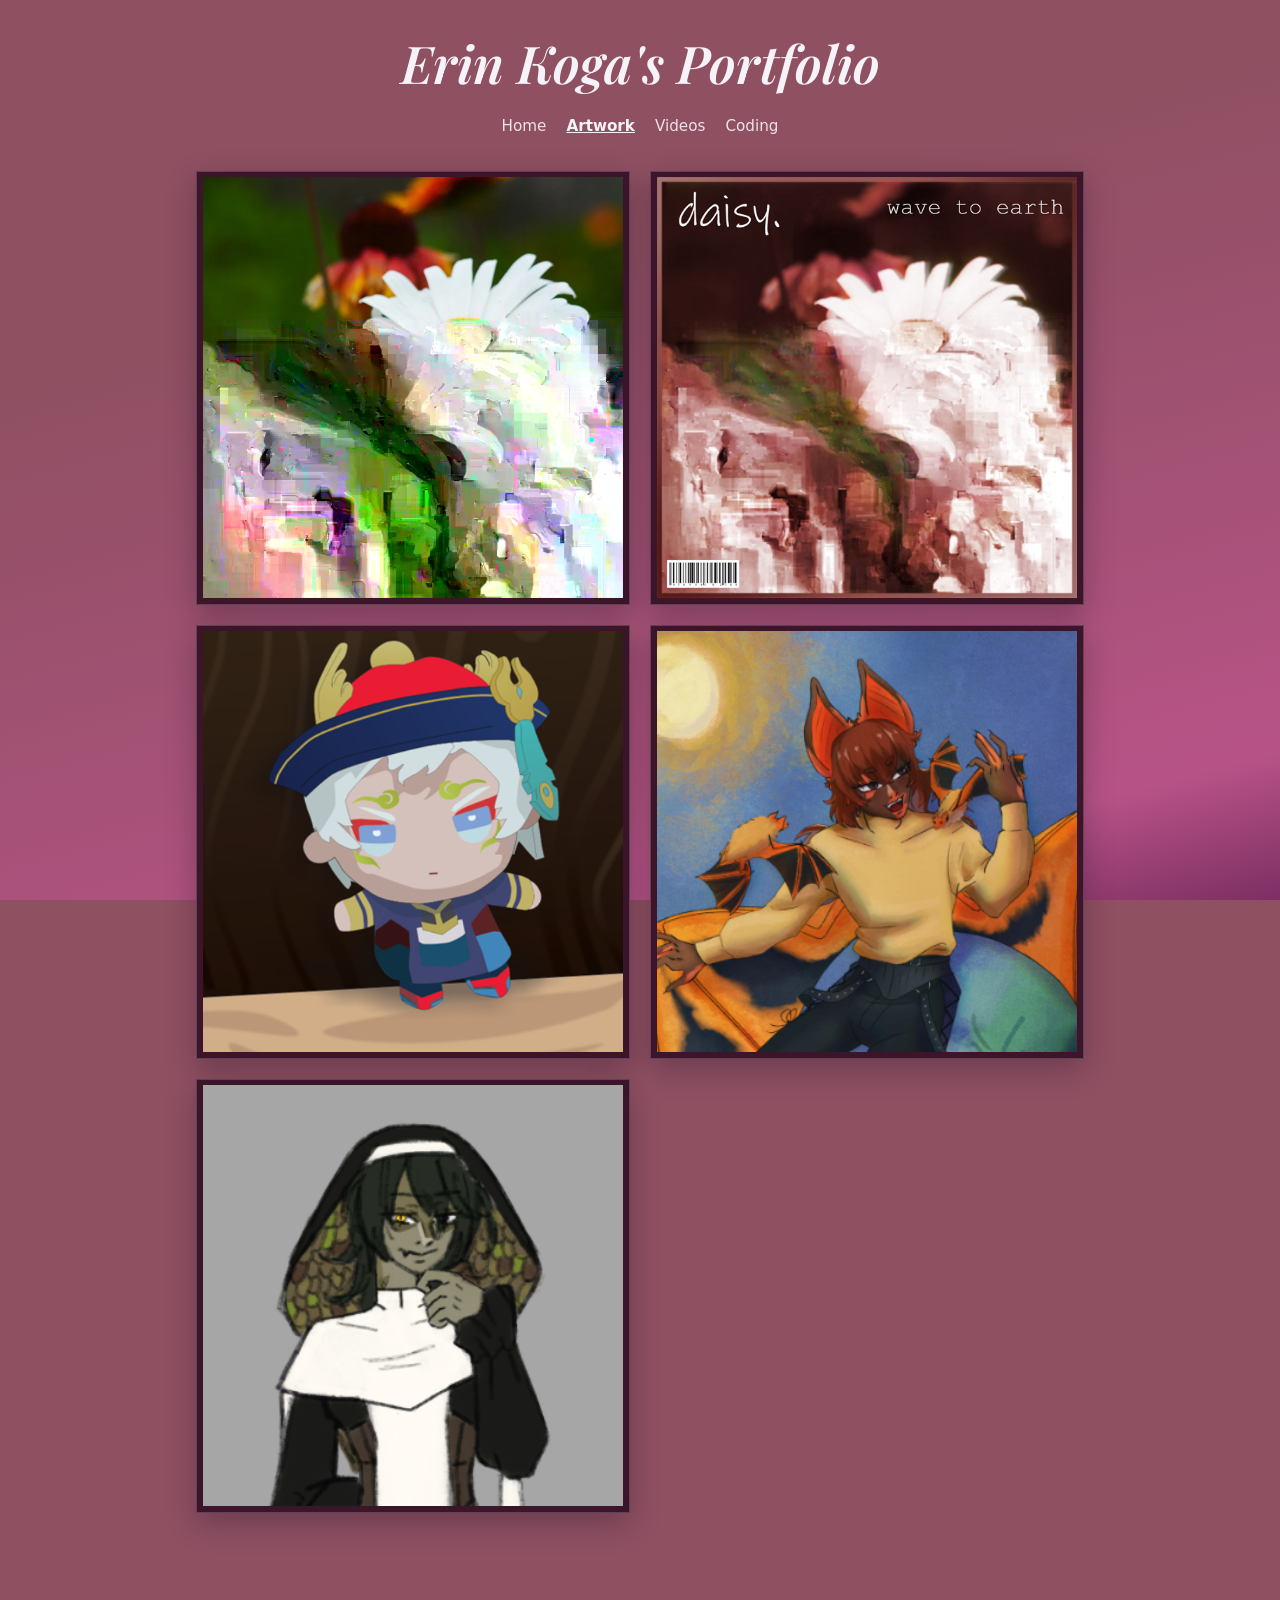
==== commit 7ad9a9b3: "rework!! blehhh" ====
--- a/artwork.html
+++ b/artwork.html
@@ -21,15 +21,16 @@
         </nav>
     </header>
     <main>
-        <section class="artwork-section" id="artwork-glitch-art">
-            <h2>Glitch Art</h2>
+        <div class="artwork-grid">
+        <section class="artwork-section" id="artwork-glitch-art" data-title="Glitch Art">
             <div class="work-reveal">
                 <div class="work-reveal__media">
+                    <img class="artwork-grid-thumb" src="photos/glitch_image_3.png" alt="Glitch art: garden flowers with compression artifacts and color fringing (thumbnail)" width="1200" height="800" loading="eager" decoding="async">
                     <div class="artwork-carousel artwork-carousel--glitch" role="region" aria-roledescription="carousel" aria-label="Glitch art gallery">
                         <div class="artwork-carousel__viewport">
-                            <img src="photos/glitch_image.png" alt="Glitch art: red poppies with horizontal digital distortion" class="artwork-carousel__slide is-active" width="1200" height="800" loading="eager" decoding="async" aria-hidden="false">
+                            <img src="photos/glitch_image_3.png" alt="Glitch art: garden flowers with compression artifacts and color fringing" class="artwork-carousel__slide is-active" width="1200" height="800" loading="eager" decoding="async" aria-hidden="false">
+                            <img src="photos/glitch_image.png" alt="Glitch art: red poppies with horizontal digital distortion" class="artwork-carousel__slide" width="1200" height="800" loading="lazy" decoding="async" aria-hidden="true">
                             <img src="photos/glitch_image_2.png" alt="Glitch art: forget-me-not flowers with fragmented color bands" class="artwork-carousel__slide" width="1200" height="800" loading="lazy" decoding="async" aria-hidden="true">
-                            <img src="photos/glitch_image_3.png" alt="Glitch art: garden flowers with compression artifacts and color fringing" class="artwork-carousel__slide" width="1200" height="800" loading="lazy" decoding="async" aria-hidden="true">
                         </div>
                         <div class="artwork-carousel__controls">
                             <button type="button" class="artwork-carousel__btn artwork-carousel__btn--prev" aria-label="Previous slide">←</button>
@@ -41,10 +42,10 @@
                 <p class="artwork-section__description work-reveal__description">Images all have a form of data in text, and accessing this text allows you to change what the image looks like. This addition or subtraction of text would &quot;glitch&quot; the image, which had an unpredictable effect on the images. This would end with the images all having unique edits. I wanted each image to have a different effect on them through trial and error. I wanted to use flowers as part of an experimental piece, taking something delicate and gentle and using an unpredictable process to &ldquo;ruin&rdquo; them. </p>
             </div>
         </section>
-        <section class="artwork-section" id="artwork-album-cover">
-            <h2>Album Cover</h2>
+        <section class="artwork-section" id="artwork-album-cover" data-title="Album Cover">
             <div class="work-reveal">
                 <div class="work-reveal__media">
+                    <img class="artwork-grid-thumb" src="photos/album_cover.png" alt="Album cover design with daisy photograph and glitch effects (thumbnail)" width="1200" height="1200" loading="lazy" decoding="async">
                     <div class="artwork-gallery" role="group" aria-label="Album cover">
                         <img src="photos/album_cover.png" alt="Album cover design with daisy photograph and glitch effects" width="1200" height="1200" loading="lazy" decoding="async">
                     </div>
@@ -52,10 +53,10 @@
                 <p class="artwork-section__description work-reveal__description">Using my favorite image of the three, I used Photoshop to edit and change the photo into an album cover. It&rsquo;s a cover for a band and song that I personally enjoy, and having such a beautiful glitch be the representation of such a soft and lovely song felt strong and personal to me. </p>
             </div>
         </section>
-        <section class="artwork-section" id="artwork-vector-art">
-            <h2>Vector Art</h2>
+        <section class="artwork-section" id="artwork-vector-art" data-title="Vector Art">
             <div class="work-reveal">
                 <div class="work-reveal__media">
+                    <img class="artwork-grid-thumb" src="thumbnails/thumbnail 3.png" alt="Vector art thumbnail image" width="1200" height="900" loading="lazy" decoding="async">
                     <div class="artwork-carousel artwork-carousel--concept" role="region" aria-roledescription="carousel" aria-label="Vector art gallery">
                         <div class="artwork-carousel__viewport">
                             <img src="photos/vector_art.png" alt="Vector illustration, chibi character" class="artwork-carousel__slide is-active" width="1200" height="900" loading="eager" decoding="async" aria-hidden="false">
@@ -71,38 +72,10 @@
                 <p class="artwork-section__description work-reveal__description">Using Adobe Illustrate, I created vector artwork with a plush I had on my desk as my subject. After having the vector art completed, I took the artwork and turned it into an editable sticker. I Photoshopped the sticker onto a photo I took outside of a 7Eleven. The angle of the image, as well as the overall vibe felt like there could be a collection of stickers right next to the sign, like it was missing some sort of graffiti. </p>
             </div>
         </section>
-        <section class="artwork-section" id="artwork-digital-animation">
-            <h2>Digital Animation</h2>
+        <section class="artwork-section" id="artwork-drawn-from-sketchbook" data-title="Designs and Illustrations">
             <div class="work-reveal">
                 <div class="work-reveal__media">
-                    <div class="artwork-video">
-                        <iframe src="https://www.youtube.com/embed/lrahsPfMJ4E" title="Digital animation — YouTube video" allow="accelerometer; autoplay; clipboard-write; encrypted-media; gyroscope; picture-in-picture; web-share" allowfullscreen loading="lazy" referrerpolicy="strict-origin-when-cross-origin"></iframe>
-                    </div>
-                    <div class="artwork-gallery" role="group" aria-label="Animation screenshot">
-                        <img src="photos/digital_animation_screenshot.png" alt="Visual novel scene with characters and dialogue" width="1200" height="675" loading="lazy" decoding="async">
-                    </div>
-                    <div class="artwork-carousel" role="region" aria-roledescription="carousel" aria-label="Character sprites">
-                        <div class="artwork-carousel__viewport">
-                            <img src="photos/sprite_1.png" alt="Character sprite sheet 1 of 5" class="artwork-carousel__slide is-active" width="1200" height="800" loading="eager" decoding="async" aria-hidden="false">
-                            <img src="photos/sprite_2.png" alt="Character sprite sheet 2 of 5" class="artwork-carousel__slide" width="1200" height="800" loading="lazy" decoding="async" aria-hidden="true">
-                            <img src="photos/sprite_3.png" alt="Character sprite sheet 3 of 5" class="artwork-carousel__slide" width="1200" height="800" loading="lazy" decoding="async" aria-hidden="true">
-                            <img src="photos/sprite_4.png" alt="Character sprite sheet 4 of 5" class="artwork-carousel__slide" width="1200" height="800" loading="lazy" decoding="async" aria-hidden="true">
-                            <img src="photos/sprite_5.png" alt="Character sprite sheet 5 of 5" class="artwork-carousel__slide" width="1200" height="800" loading="lazy" decoding="async" aria-hidden="true">
-                        </div>
-                        <div class="artwork-carousel__controls">
-                            <button type="button" class="artwork-carousel__btn artwork-carousel__btn--prev" aria-label="Previous slide">←</button>
-                            <p class="artwork-carousel__status" aria-live="polite">1 / 5</p>
-                            <button type="button" class="artwork-carousel__btn artwork-carousel__btn--next" aria-label="Next slide">→</button>
-                        </div>
-                    </div>
-                </div>
-                <p class="artwork-section__description work-reveal__description">I wanted to replicate the process of playing a visual novel in Adobe After Effects. I created all of the assets seen in the game such as the &quot;menu&quot; screen, the text box, and the character sprites, which were done in Procreate. Backgrounds are stock images that I took into Photoshop to edit and change into what I deemed fit for the environment. Editing the entire thing together was something that was tedious, but I wanted the video to reflect my vision of a game I would want to create or play in the future.</p>
-            </div>
-        </section>
-        <section class="artwork-section" id="artwork-drawn-from-sketchbook">
-            <h2>Designs and Illustrations</h2>
-            <div class="work-reveal">
-                <div class="work-reveal__media">
+                    <img class="artwork-grid-thumb" src="thumbnails/thumbnail 4.png" alt="Designs and illustrations thumbnail image" width="1200" height="900" loading="lazy" decoding="async">
                     <div class="artwork-carousel artwork-carousel--concept" role="region" aria-roledescription="carousel" aria-label="Drawn from sketchbook project">
                         <div class="artwork-carousel__viewport">
                             <img src="photos/concept-artwork.png" alt="Character concept sheet: bat humanoid with wings, palette, and reference" class="artwork-carousel__slide is-active" width="1200" height="900" loading="eager" decoding="async" aria-hidden="false">
@@ -117,9 +90,11 @@
                 </div>
                 <p class="artwork-section__description work-reveal__description">I took a pen drawing of a bat that I had done previously, and decided to turn it into a character design and full illustration. Character design and digital illustrations like this are where I truly shine, as I do it for a hobby. I loved designing this character, keeping it simple but original. Using the inspiration from one of my favorite animals, a painted bat, I wanted to convey a similarity between the two. Using colors I rarely use as well, it was a challenging but creative process.</p>
             </div>
-            <br>
+        </section>
+        <section class="artwork-section" id="artwork-snake-reference" data-title="Reference Page">
             <div class="work-reveal">
                 <div class="work-reveal__media">
+                    <img class="artwork-grid-thumb" src="thumbnails/thumbnail 5.png" alt="Reference page thumbnail image" width="1200" height="675" loading="lazy" decoding="async">
                     <div class="artwork-gallery" role="group" aria-label="Snake character reference sheet">
                         <img src="photos/snakeref.png" alt="Snake-themed character reference sheet with poses, details, and props" width="1200" height="675" loading="lazy" decoding="async">
                     </div>
@@ -127,6 +102,7 @@
                 <p class="artwork-section__description work-reveal__description">This character was designed for a Dungeons and Dragons session. it features a 360 of the character, as well as various items and expressions. She holds snake like visuals and physical aspects. The design was inspired by fantasy clerics, and the shape of the hood is to mimic king cobras.</p>
             </div>
         </section>
+        </div>
     </main>
     <script src="js/main.js" defer></script>
 </body>
--- a/css/main.css
+++ b/css/main.css
@@ -4,10 +4,14 @@
   box-sizing: border-box;
 }
 
+:root {
+  --chroma-trail-accent: #6b091c;
+}
+
 html {
   -webkit-text-size-adjust: 100%;
   scrollbar-width: thin;
-  scrollbar-color: #6d5f7a #2a2330;
+  scrollbar-color: #6d5f7a #0d0d0d;
 }
 
 html::-webkit-scrollbar {
@@ -15,18 +19,26 @@
 }
 
 html::-webkit-scrollbar-track {
-  background: #2a2330;
+  background: #0d0d0d;
   border-radius: 999px;
 }
 
 html::-webkit-scrollbar-thumb {
-  background: linear-gradient(180deg, #9a8fb0, #5d5469);
+  background: linear-gradient(
+    180deg,
+    color-mix(in srgb, var(--chroma-trail-accent) 55%, #1a1a1a),
+    color-mix(in srgb, var(--chroma-trail-accent) 28%, #0d0d0d)
+  );
   border-radius: 999px;
-  border: 2px solid #2a2330;
+  border: 2px solid #0d0d0d;
 }
 
 html::-webkit-scrollbar-thumb:hover {
-  background: linear-gradient(180deg, #b0a5c4, #6d5f7a);
+  background: linear-gradient(
+    180deg,
+    color-mix(in srgb, var(--chroma-trail-accent) 65%, #2a2a2a),
+    color-mix(in srgb, var(--chroma-trail-accent) 38%, #141414)
+  );
 }
 
 body {
@@ -37,8 +49,16 @@
   font-size: 1rem;
   line-height: 1.6;
   color: #f5f3f7;
-  background-color: #4a3f58;
-  background-image: linear-gradient(165deg, #9a8fb0 0%, #5d5469 42%, #2e2638 100%);
+  background-color: #8f5062;
+  background-image: linear-gradient(
+    165deg,
+    #8f5062 0%,
+    #8f5062 32%,
+    color-mix(in srgb, var(--chroma-trail-accent) 18%, #8f5062) 62%,
+    color-mix(in srgb, var(--chroma-trail-accent) 38%, #8f5062) 88%,
+    color-mix(in srgb, var(--chroma-trail-accent) 48%, #0a0a0a) 100%
+  );
+  background-attachment: fixed;
 }
 
 .site-header,
@@ -56,6 +76,12 @@
 }
 
 .site-fx__rain {
+  display: block;
+  width: 100%;
+  height: 100%;
+}
+
+.site-fx__chroma-trail-canvas {
   display: block;
   width: 100%;
   height: 100%;
@@ -202,7 +228,7 @@
   max-width: 100%;
   border-radius: 12px;
   overflow: hidden;
-  background: rgba(20, 16, 28, 0.35);
+  background: #3d152a;
   box-shadow: 0 12px 40px rgba(20, 12, 32, 0.35);
 }
 
@@ -229,7 +255,7 @@
   margin: 0;
   padding: 0.3rem 0.65rem;
   border-radius: 999px;
-  background: rgba(20, 16, 28, 0.62);
+  background: #3d152a;
   border: 1px solid rgba(245, 243, 247, 0.35);
   font-size: 0.86rem;
   line-height: 1.2;
@@ -270,7 +296,7 @@
   padding: 0.38rem 0.8rem;
   border-radius: 8px;
   border: 1px solid rgba(245, 243, 247, 0.35);
-  background: rgba(20, 16, 28, 0.45);
+  background: #3d152a;
   color: #f5f3f7;
   font: inherit;
   font-size: 0.9rem;
@@ -317,7 +343,7 @@
   transform: translateX(0);
   padding: 1rem;
   border-radius: 10px;
-  background: rgba(20, 16, 28, 0.42);
+  background: #3d152a;
   border: 1px solid rgba(245, 243, 247, 0.2);
 }
 
@@ -357,15 +383,38 @@
   text-align: center;
 }
 
+.page-artwork .artwork-grid {
+  display: grid;
+  grid-template-columns: repeat(auto-fit, minmax(320px, 1fr));
+  gap: 1.25rem;
+  align-items: stretch;
+}
+
 .page-artwork .artwork-section {
-  margin-bottom: 2.5rem;
-}
-
-.page-artwork .artwork-section:last-child {
-  margin-bottom: 0;
+  margin: 0;
+  padding: 0.35rem;
+  border-radius: 0;
+  border: 1px solid rgba(245, 243, 247, 0.2);
+  background: #3d152a;
+  box-shadow: 0 10px 28px rgba(20, 12, 32, 0.28);
+  aspect-ratio: 1 / 1;
+  display: flex;
+  flex-direction: column;
+  overflow: hidden;
+  cursor: pointer;
+  transition: transform 0.2s ease, box-shadow 0.2s ease, border-color 0.2s ease;
+}
+
+.page-artwork .artwork-section:hover,
+.page-artwork .artwork-section:focus-visible {
+  transform: translateY(-3px);
+  box-shadow: 0 16px 36px rgba(20, 12, 32, 0.36);
+  border-color: rgba(245, 243, 247, 0.45);
+  outline: none;
 }
 
 .page-artwork .artwork-section__description {
+  display: none;
   margin: 1.25rem auto 0;
   max-width: 44rem;
   text-align: left;
@@ -374,8 +423,90 @@
   opacity: 0.96;
 }
 
-/* 16:9 responsive embed: padding-bottom avoids iframe default ~150px height when aspect-ratio + % height misbehaves */
-.page-artwork .artwork-video,
+.page-artwork .work-reveal {
+  display: flex;
+  flex-direction: column;
+  flex: 1 1 0;
+  min-height: 0;
+  padding-right: 0;
+}
+
+.page-artwork .work-reveal__media {
+  flex: 1 1 auto;
+  min-height: 0;
+  display: flex;
+  flex-direction: column;
+  cursor: inherit;
+}
+
+.page-artwork .work-reveal__media > :not(:first-child) {
+  display: none;
+}
+
+.page-artwork .work-reveal__media > :first-child {
+  flex: 1 1 auto;
+  min-height: 0;
+  width: 100%;
+  align-self: stretch;
+}
+
+.page-artwork .work-reveal__media > .artwork-grid-thumb {
+  display: block;
+  width: 100%;
+  height: 100%;
+  object-fit: cover;
+  object-position: center;
+}
+
+.page-artwork .work-reveal__media > .artwork-gallery:first-child {
+  aspect-ratio: 1 / 1;
+  width: 100%;
+}
+
+/* In-page grid: no carousel UI; only the active slide shows as a static thumbnail */
+.page-artwork .artwork-carousel__controls {
+  display: none !important;
+}
+
+.page-artwork .artwork-carousel__slide:not(.is-active) {
+  display: none !important;
+}
+
+.page-artwork .artwork-carousel__slide.is-active {
+  opacity: 1;
+}
+
+.page-artwork .work-reveal__description,
+.page-artwork .work-reveal .work-reveal__description,
+.page-artwork .work-reveal.is-open .work-reveal__description {
+  position: static;
+  width: auto;
+  max-height: none;
+  overflow: visible;
+  opacity: 0.95;
+  transform: none;
+  padding: 0;
+  border: 0;
+  background: transparent;
+}
+
+/* 16:9 responsive embed on videos page only */
+.page-artwork .artwork-video {
+  position: relative;
+  margin: 0;
+  max-width: 100%;
+  width: 100%;
+  flex: 1 1 auto;
+  min-height: 0;
+  aspect-ratio: 1 / 1;
+  height: auto;
+  padding-bottom: 0;
+  border-radius: 0;
+  overflow: hidden;
+  box-shadow: 0 10px 32px rgba(20, 12, 32, 0.35);
+  background: #3d152a;
+}
+
 .page-videos .video-embed {
   position: relative;
   margin: 0.5rem auto 1.25rem;
@@ -386,7 +517,11 @@
   border-radius: 10px;
   overflow: hidden;
   box-shadow: 0 10px 32px rgba(20, 12, 32, 0.35);
-  background: rgba(20, 16, 28, 0.35);
+  background: #3d152a;
+}
+
+.page-artwork .artwork-section .artwork-video iframe {
+  pointer-events: none;
 }
 
 .page-artwork .artwork-video iframe,
@@ -401,11 +536,12 @@
 }
 
 .page-artwork .artwork-gallery {
-  display: flex;
-  flex-direction: column;
-  align-items: center;
-  gap: 1.25rem;
-  margin: 0 auto 0;
+  position: relative;
+  display: block;
+  flex: 1 1 auto;
+  min-height: 0;
+  width: 100%;
+  margin: 0;
   max-width: 100%;
 }
 
@@ -416,37 +552,48 @@
 
 .page-artwork .artwork-gallery img {
   display: block;
-  max-width: 90%;
-  width: 100%;
-  height: auto;
-  border-radius: 10px;
+  position: absolute;
+  inset: 0;
+  width: 100%;
+  height: 100%;
+  max-width: none;
+  object-fit: cover;
+  object-position: center;
+  border-radius: 0;
   box-shadow: 0 10px 32px rgba(20, 12, 32, 0.35);
 }
 
 .page-artwork .artwork-carousel {
   margin-left: auto;
   margin-right: auto;
-  max-width: 90%;
-  width: 100%;
+  max-width: 100%;
+  width: 100%;
+  flex: 1 1 auto;
+  min-height: 0;
+  display: flex;
+  flex-direction: column;
 }
 
 .page-artwork .artwork-carousel__viewport {
   position: relative;
-  aspect-ratio: 16 / 10;
-  width: 100%;
-  border-radius: 10px;
-  overflow: hidden;
-  background: rgba(20, 16, 28, 0.35);
+  flex: 1 1 auto;
+  min-height: 0;
+  aspect-ratio: 1 / 1;
+  width: 100%;
+  max-height: 100%;
+  border-radius: 0;
+  overflow: hidden;
+  background: #3d152a;
   box-shadow: 0 10px 32px rgba(20, 12, 32, 0.35);
 }
 
 .page-artwork .artwork-carousel--glitch .artwork-carousel__viewport,
 .page-artwork .artwork-carousel--concept .artwork-carousel__viewport {
-  aspect-ratio: 4 / 3;
+  aspect-ratio: 1 / 1;
 }
 
 .page-artwork .artwork-carousel--coding .artwork-carousel__viewport {
-  aspect-ratio: 3 / 4;
+  aspect-ratio: 1 / 1;
 }
 
 .page-artwork .artwork-carousel__slide {
@@ -454,10 +601,10 @@
   inset: 0;
   width: 100%;
   height: 100%;
-  object-fit: contain;
+  object-fit: cover;
   object-position: center;
   opacity: 0;
-  transition: opacity 0.4s ease;
+  transition: none;
   pointer-events: none;
 }
 
@@ -470,15 +617,6 @@
   .page-artwork .artwork-carousel__slide {
     transition-duration: 0.01ms;
   }
-}
-
-.page-artwork .artwork-carousel__controls {
-  display: flex;
-  flex-wrap: wrap;
-  align-items: center;
-  justify-content: center;
-  gap: 0.75rem 1.25rem;
-  margin-top: 0.85rem;
 }
 
 .page-artwork .artwork-carousel__status {
@@ -498,7 +636,7 @@
   padding: 0.5rem 0.85rem;
   min-width: 2.75rem;
   color: #f5f3f7;
-  background: rgba(20, 16, 28, 0.45);
+  background: #3d152a;
   border: 1px solid rgba(245, 243, 247, 0.35);
   border-radius: 8px;
 }
@@ -513,7 +651,221 @@
 .page-artwork .artwork-carousel:focus-visible {
   outline: 2px solid rgba(245, 243, 247, 0.65);
   outline-offset: 4px;
-  border-radius: 12px;
+  border-radius: 0;
+}
+
+body.artwork-modal-open {
+  overflow: hidden;
+}
+
+.artwork-modal {
+  position: fixed;
+  inset: 0;
+  z-index: 1000;
+  display: none;
+}
+
+.artwork-modal.is-open {
+  display: block;
+}
+
+.artwork-modal__backdrop {
+  position: absolute;
+  inset: 0;
+  background: rgba(10, 8, 14, 0.8);
+  backdrop-filter: blur(4px);
+}
+
+.artwork-modal__dialog {
+  position: relative;
+  z-index: 1;
+  width: min(96vw, 1100px);
+  max-height: 92vh;
+  margin: 4vh auto;
+  padding: 2.5rem 1rem 1rem;
+  border-radius: 14px;
+  border: 1px solid rgba(245, 243, 247, 0.28);
+  background: #3d152a;
+  box-shadow: 0 24px 60px rgba(8, 6, 12, 0.6);
+  overflow: hidden;
+  display: flex;
+  flex-direction: column;
+}
+
+.artwork-modal__close {
+  position: absolute;
+  top: 0.7rem;
+  right: 0.7rem;
+  border: 1px solid rgba(245, 243, 247, 0.35);
+  border-radius: 999px;
+  background: #3d152a;
+  color: #f5f3f7;
+  font-size: 1.3rem;
+  line-height: 1;
+  width: 2.1rem;
+  height: 2.1rem;
+  cursor: pointer;
+}
+
+.artwork-modal__body {
+  display: grid;
+  grid-template-columns: minmax(0, 1fr) minmax(260px, min(34vw, 380px));
+  gap: 1rem 1.25rem;
+  align-items: stretch;
+  min-height: 0;
+  flex: 1 1 auto;
+  max-height: calc(92vh - 3.5rem);
+}
+
+.artwork-modal__media-col {
+  display: flex;
+  flex-direction: column;
+  gap: 0.5rem;
+  min-width: 0;
+  min-height: 0;
+}
+
+.artwork-modal__text-col {
+  display: flex;
+  flex-direction: column;
+  gap: 0.75rem;
+  min-width: 0;
+  min-height: 0;
+  max-height: 100%;
+  overflow: hidden;
+  padding: 0.15rem 0.25rem 0.15rem 0;
+}
+
+.artwork-modal__title {
+  margin: 0;
+  padding-right: 0.25rem;
+  text-align: left;
+  font-size: clamp(1.15rem, 2.5vw, 1.45rem);
+  line-height: 1.25;
+  flex-shrink: 0;
+}
+
+.artwork-modal__viewer-wrap {
+  display: grid;
+  grid-template-columns: auto minmax(0, 1fr) auto;
+  gap: 0.7rem;
+  align-items: center;
+  flex: 1 1 auto;
+  min-height: min(58vh, 520px);
+}
+
+.artwork-modal__viewer {
+  border-radius: 10px;
+  overflow: hidden;
+  background: #3d152a;
+  border: 1px solid rgba(245, 243, 247, 0.18);
+  min-height: min(52vh, 480px);
+  height: 100%;
+  display: flex;
+  align-items: center;
+  justify-content: center;
+}
+
+.artwork-modal__viewer img,
+.artwork-modal__viewer iframe {
+  width: 100%;
+  height: 100%;
+  min-height: min(52vh, 480px);
+  max-height: min(72vh, 720px);
+  object-fit: contain;
+  border: 0;
+}
+
+.artwork-modal__nav {
+  border: 1px solid rgba(245, 243, 247, 0.35);
+  border-radius: 10px;
+  background: #3d152a;
+  color: #f5f3f7;
+  font-size: 1.5rem;
+  line-height: 1;
+  padding: 0.65rem 0.8rem;
+  cursor: pointer;
+}
+
+.artwork-modal__status {
+  margin: 0;
+  text-align: center;
+  font-size: 0.95rem;
+  opacity: 0.92;
+  flex-shrink: 0;
+}
+
+.artwork-modal__description {
+  margin: 0;
+  padding: 0.85rem 0.95rem;
+  border-radius: 10px;
+  border: 1px solid rgba(245, 243, 247, 0.18);
+  background: #3d152a;
+  text-align: left;
+  line-height: 1.6;
+  font-size: 0.95rem;
+  overflow-y: auto;
+  flex: 1 1 auto;
+  min-height: 0;
+  scrollbar-gutter: stable;
+}
+
+@media (max-width: 760px) {
+  .page-artwork .artwork-grid {
+    grid-template-columns: 1fr;
+  }
+
+  .page-artwork .artwork-section {
+    aspect-ratio: 1 / 1;
+    width: 100%;
+    max-width: 100%;
+    min-height: min(92vw, 440px);
+    overflow: hidden;
+  }
+
+  .artwork-modal__dialog {
+    width: 95vw;
+    max-height: 94vh;
+    margin: 3vh auto;
+    padding: 2.35rem 0.75rem 0.85rem;
+  }
+
+  .artwork-modal__body {
+    grid-template-columns: 1fr;
+    grid-template-rows: auto auto;
+    max-height: none;
+    gap: 0.85rem;
+  }
+
+  .artwork-modal__text-col {
+    max-height: none;
+    overflow: visible;
+  }
+
+  .artwork-modal__description {
+    overflow-y: visible;
+    flex: none;
+  }
+
+  .artwork-modal__viewer-wrap {
+    grid-template-columns: 1fr;
+    min-height: min(42vh, 380px);
+  }
+
+  .artwork-modal__viewer {
+    min-height: min(38vh, 360px);
+  }
+
+  .artwork-modal__viewer img,
+  .artwork-modal__viewer iframe {
+    min-height: min(38vh, 360px);
+    max-height: min(50vh, 480px);
+  }
+
+  .artwork-modal__nav {
+    justify-self: center;
+    min-width: 3rem;
+  }
 }
 
 .page-coding main {
@@ -562,7 +914,7 @@
   border-radius: 10px;
   overflow: hidden;
   box-shadow: 0 10px 32px rgba(20, 12, 32, 0.35);
-  background: rgba(20, 16, 28, 0.35);
+  background: #3d152a;
 }
 
 .page-coding .coding-embed iframe {
@@ -570,6 +922,14 @@
   width: 100%;
   height: 100%;
   border: 0;
+  pointer-events: none;
+}
+
+.page-coding .coding-embed img {
+  display: block;
+  width: 100%;
+  height: 100%;
+  object-fit: cover;
 }
 
 .page-coding .coding-embed--p5 {
@@ -584,12 +944,156 @@
   margin-bottom: 0;
 }
 
+.page-coding #coding-art-74-portfolio .coding-embed {
+  max-width: min(100%, 50rem);
+}
+
+.page-coding [data-coding-modal-trigger] {
+  cursor: pointer;
+}
+
+.page-coding [data-coding-modal-trigger]:focus-visible {
+  outline: 2px solid rgba(245, 243, 247, 0.7);
+  outline-offset: 4px;
+}
+
 .page-videos main {
   text-align: center;
 }
 
+.page-videos .video-grid {
+  display: grid;
+  grid-template-columns: repeat(2, minmax(0, 1fr));
+  gap: 1.25rem;
+  align-items: start;
+}
+
 .page-videos .video-section {
-  margin-bottom: 2.5rem;
+  margin: 0;
+}
+
+.page-videos .video-card {
+  padding: 0.5rem;
+  border: 1px solid rgba(245, 243, 247, 0.2);
+  background: #3d152a;
+  box-shadow: 0 10px 28px rgba(20, 12, 32, 0.28);
+}
+
+.page-videos .video-card h2 {
+  margin-bottom: 0.7rem;
+}
+
+.page-videos .video-card .work-reveal__media {
+  display: grid;
+  gap: 0.8rem;
+}
+
+.page-videos .video-card .video-embed {
+  position: relative;
+  margin: 0;
+  width: 100%;
+  max-width: none;
+  height: auto;
+  aspect-ratio: 1 / 1;
+  padding-bottom: 0;
+  border-radius: 0;
+  border: 0;
+  cursor: pointer;
+  padding: 0;
+  appearance: none;
+}
+
+.page-videos .video-card .video-embed img {
+  position: absolute;
+  inset: 0;
+  width: 100%;
+  height: 100%;
+  object-fit: cover;
+  display: block;
+}
+
+.page-videos .video-card .video-embed::after {
+  content: "Open video";
+  position: absolute;
+  left: 50%;
+  bottom: 0.7rem;
+  transform: translateX(-50%);
+  padding: 0.3rem 0.6rem;
+  border-radius: 999px;
+  font-size: 0.82rem;
+  background: #3d152a;
+  border: 1px solid rgba(245, 243, 247, 0.4);
+  color: #f5f3f7;
+}
+
+.page-videos .video-card .video-embed:hover,
+.page-videos .video-card .video-embed:focus-visible {
+  transform: translateY(-2px);
+  box-shadow: 0 14px 30px rgba(20, 12, 32, 0.35);
+  outline: none;
+}
+
+.page-videos .video-card .artwork-carousel {
+  margin: 0;
+}
+
+.page-videos .video-card .artwork-carousel__viewport {
+  position: relative;
+  width: 100%;
+  aspect-ratio: 4 / 3;
+  overflow: hidden;
+  background: #3d152a;
+  box-shadow: 0 10px 32px rgba(20, 12, 32, 0.35);
+}
+
+.page-videos .video-card .artwork-carousel__slide {
+  position: absolute;
+  inset: 0;
+  width: 100%;
+  height: 100%;
+  object-fit: cover;
+  opacity: 0;
+  transition: none;
+}
+
+.page-videos .video-card .artwork-carousel__slide.is-active {
+  opacity: 1;
+  z-index: 1;
+}
+
+.page-videos .video-card .artwork-carousel__controls {
+  margin-top: 0.55rem;
+  display: flex;
+  align-items: center;
+  justify-content: center;
+  gap: 0.75rem;
+}
+
+.page-videos .video-card .artwork-carousel__status {
+  margin: 0;
+  min-width: 3.5rem;
+  font-variant-numeric: tabular-nums;
+  font-size: 0.95rem;
+}
+
+.page-videos .video-card .artwork-carousel__btn {
+  cursor: pointer;
+  font-family: inherit;
+  font-size: 1.2rem;
+  line-height: 1;
+  padding: 0.45rem 0.75rem;
+  min-width: 2.5rem;
+  color: #f5f3f7;
+  background: #3d152a;
+  border: 1px solid rgba(245, 243, 247, 0.35);
+  border-radius: 8px;
+}
+
+.page-videos .video-card .artwork-carousel__btn:hover,
+.page-videos .video-card .artwork-carousel__btn:focus-visible {
+  background: rgba(245, 243, 247, 0.12);
+  border-color: rgba(245, 243, 247, 0.55);
+  outline: none;
 }
 
 .page-videos .video-section__description {
@@ -600,3 +1104,298 @@
   line-height: 1.65;
   opacity: 0.96;
 }
+
+@media (max-width: 900px) {
+  .page-videos .video-grid {
+    grid-template-columns: 1fr;
+  }
+}
+
+body.video-modal-open {
+  overflow: hidden;
+}
+
+.video-modal {
+  position: fixed;
+  inset: 0;
+  z-index: 1100;
+  display: none;
+}
+
+.video-modal.is-open {
+  display: block;
+}
+
+.video-modal__backdrop {
+  position: absolute;
+  inset: 0;
+  background: rgba(10, 8, 14, 0.82);
+  backdrop-filter: blur(4px);
+}
+
+.video-modal__dialog {
+  position: relative;
+  z-index: 1;
+  width: min(96vw, 1220px);
+  margin: 4vh auto;
+  max-height: 92vh;
+  padding: 2.5rem 1rem 1rem;
+  border-radius: 14px;
+  border: 1px solid rgba(245, 243, 247, 0.28);
+  background: #3d152a;
+  box-shadow: 0 24px 60px rgba(8, 6, 12, 0.6);
+}
+
+.video-modal__close {
+  position: absolute;
+  top: 0.7rem;
+  right: 0.7rem;
+  border: 1px solid rgba(245, 243, 247, 0.35);
+  border-radius: 999px;
+  background: #3d152a;
+  color: #f5f3f7;
+  font-size: 1.3rem;
+  line-height: 1;
+  width: 2.1rem;
+  height: 2.1rem;
+  cursor: pointer;
+}
+
+.video-modal__body {
+  display: grid;
+  grid-template-columns: minmax(0, 1fr) minmax(260px, min(34vw, 380px));
+  gap: 1rem 1.25rem;
+  align-items: stretch;
+}
+
+.video-modal__media-col {
+  display: flex;
+  flex-direction: column;
+  gap: 0.6rem;
+}
+
+.video-modal__text-col {
+  display: flex;
+  flex-direction: column;
+  gap: 0.75rem;
+  text-align: left;
+}
+
+.video-modal__title {
+  margin: 0;
+  font-size: clamp(1.15rem, 2.5vw, 1.45rem);
+  line-height: 1.25;
+}
+
+.video-modal__description {
+  margin: 0;
+  padding: 0.85rem 0.95rem;
+  border-radius: 10px;
+  border: 1px solid rgba(245, 243, 247, 0.18);
+  background: #3d152a;
+  line-height: 1.6;
+  font-size: 0.95rem;
+  overflow-y: auto;
+  max-height: 68vh;
+}
+
+.video-modal__viewer-wrap {
+  display: grid;
+  grid-template-columns: auto minmax(0, 1fr) auto;
+  gap: 0.7rem;
+  align-items: center;
+}
+
+.video-modal__viewer {
+  position: relative;
+  width: 100%;
+  aspect-ratio: 16 / 9;
+  background: #3d152a;
+  border: 1px solid rgba(245, 243, 247, 0.18);
+  border-radius: 10px;
+  overflow: hidden;
+}
+
+.video-modal__viewer iframe {
+  position: absolute;
+  inset: 0;
+  width: 100%;
+  height: 100%;
+  border: 0;
+}
+
+.video-modal__viewer img {
+  width: 100%;
+  height: 100%;
+  object-fit: contain;
+  border: 0;
+}
+
+.video-modal__nav {
+  border: 1px solid rgba(245, 243, 247, 0.35);
+  border-radius: 10px;
+  background: #3d152a;
+  color: #f5f3f7;
+  font-size: 1.5rem;
+  line-height: 1;
+  padding: 0.65rem 0.8rem;
+  cursor: pointer;
+}
+
+.video-modal__status {
+  margin: 0;
+  text-align: center;
+  font-size: 0.95rem;
+  opacity: 0.92;
+}
+
+.video-modal__switches {
+  display: flex;
+  justify-content: center;
+  gap: 0.55rem;
+}
+
+.video-modal__switch {
+  border: 1px solid rgba(245, 243, 247, 0.35);
+  border-radius: 999px;
+  background: #3d152a;
+  color: #f5f3f7;
+  padding: 0.32rem 0.75rem;
+  font: inherit;
+  font-size: 0.86rem;
+  cursor: pointer;
+}
+
+.video-modal__switch.is-active {
+  background: rgba(245, 243, 247, 0.14);
+  border-color: rgba(245, 243, 247, 0.65);
+}
+
+.video-modal__switch:disabled {
+  opacity: 0.45;
+  cursor: not-allowed;
+}
+
+@media (max-width: 860px) {
+  .video-modal__body {
+    grid-template-columns: 1fr;
+  }
+
+  .video-modal__description {
+    max-height: none;
+  }
+}
+
+body.coding-modal-open {
+  overflow: hidden;
+}
+
+.coding-modal {
+  position: fixed;
+  inset: 0;
+  z-index: 1150;
+  display: none;
+}
+
+.coding-modal.is-open {
+  display: block;
+}
+
+.coding-modal__backdrop {
+  position: absolute;
+  inset: 0;
+  background: rgba(10, 8, 14, 0.82);
+  backdrop-filter: blur(4px);
+}
+
+.coding-modal__dialog {
+  position: relative;
+  z-index: 1;
+  width: min(96vw, 1280px);
+  margin: 4vh auto;
+  max-height: 92vh;
+  padding: 2.5rem 1rem 1rem;
+  border-radius: 14px;
+  border: 1px solid rgba(245, 243, 247, 0.28);
+  background: #3d152a;
+  box-shadow: 0 24px 60px rgba(8, 6, 12, 0.6);
+}
+
+.coding-modal__close {
+  position: absolute;
+  top: 0.7rem;
+  right: 0.7rem;
+  border: 1px solid rgba(245, 243, 247, 0.35);
+  border-radius: 999px;
+  background: #3d152a;
+  color: #f5f3f7;
+  font-size: 1.3rem;
+  line-height: 1;
+  width: 2.1rem;
+  height: 2.1rem;
+  cursor: pointer;
+}
+
+.coding-modal__body {
+  display: grid;
+  grid-template-columns: minmax(0, 1fr) minmax(260px, min(34vw, 380px));
+  gap: 1rem 1.25rem;
+  align-items: stretch;
+}
+
+.coding-modal__viewer {
+  position: relative;
+  width: 100%;
+  min-height: min(70vh, 720px);
+  border: 1px solid rgba(245, 243, 247, 0.18);
+  border-radius: 10px;
+  overflow: hidden;
+  background: #3d152a;
+}
+
+.coding-modal__viewer iframe {
+  position: absolute;
+  inset: 0;
+  width: 100%;
+  height: 100%;
+  border: 0;
+}
+
+.coding-modal__text-col {
+  display: flex;
+  flex-direction: column;
+  gap: 0.75rem;
+  text-align: left;
+}
+
+.coding-modal__title {
+  margin: 0;
+  font-size: clamp(1.15rem, 2.5vw, 1.45rem);
+  line-height: 1.25;
+}
+
+.coding-modal__description {
+  margin: 0;
+  padding: 0.85rem 0.95rem;
+  border-radius: 10px;
+  border: 1px solid rgba(245, 243, 247, 0.18);
+  background: #3d152a;
+  line-height: 1.6;
+  font-size: 0.95rem;
+  overflow-y: auto;
+  max-height: 68vh;
+}
+
+@media (max-width: 860px) {
+  .coding-modal__body {
+    grid-template-columns: 1fr;
+  }
+
+  .coding-modal__viewer {
+    min-height: min(52vh, 460px);
+  }
+
+  .coding-modal__description {
+    max-height: none;
+  }
+}
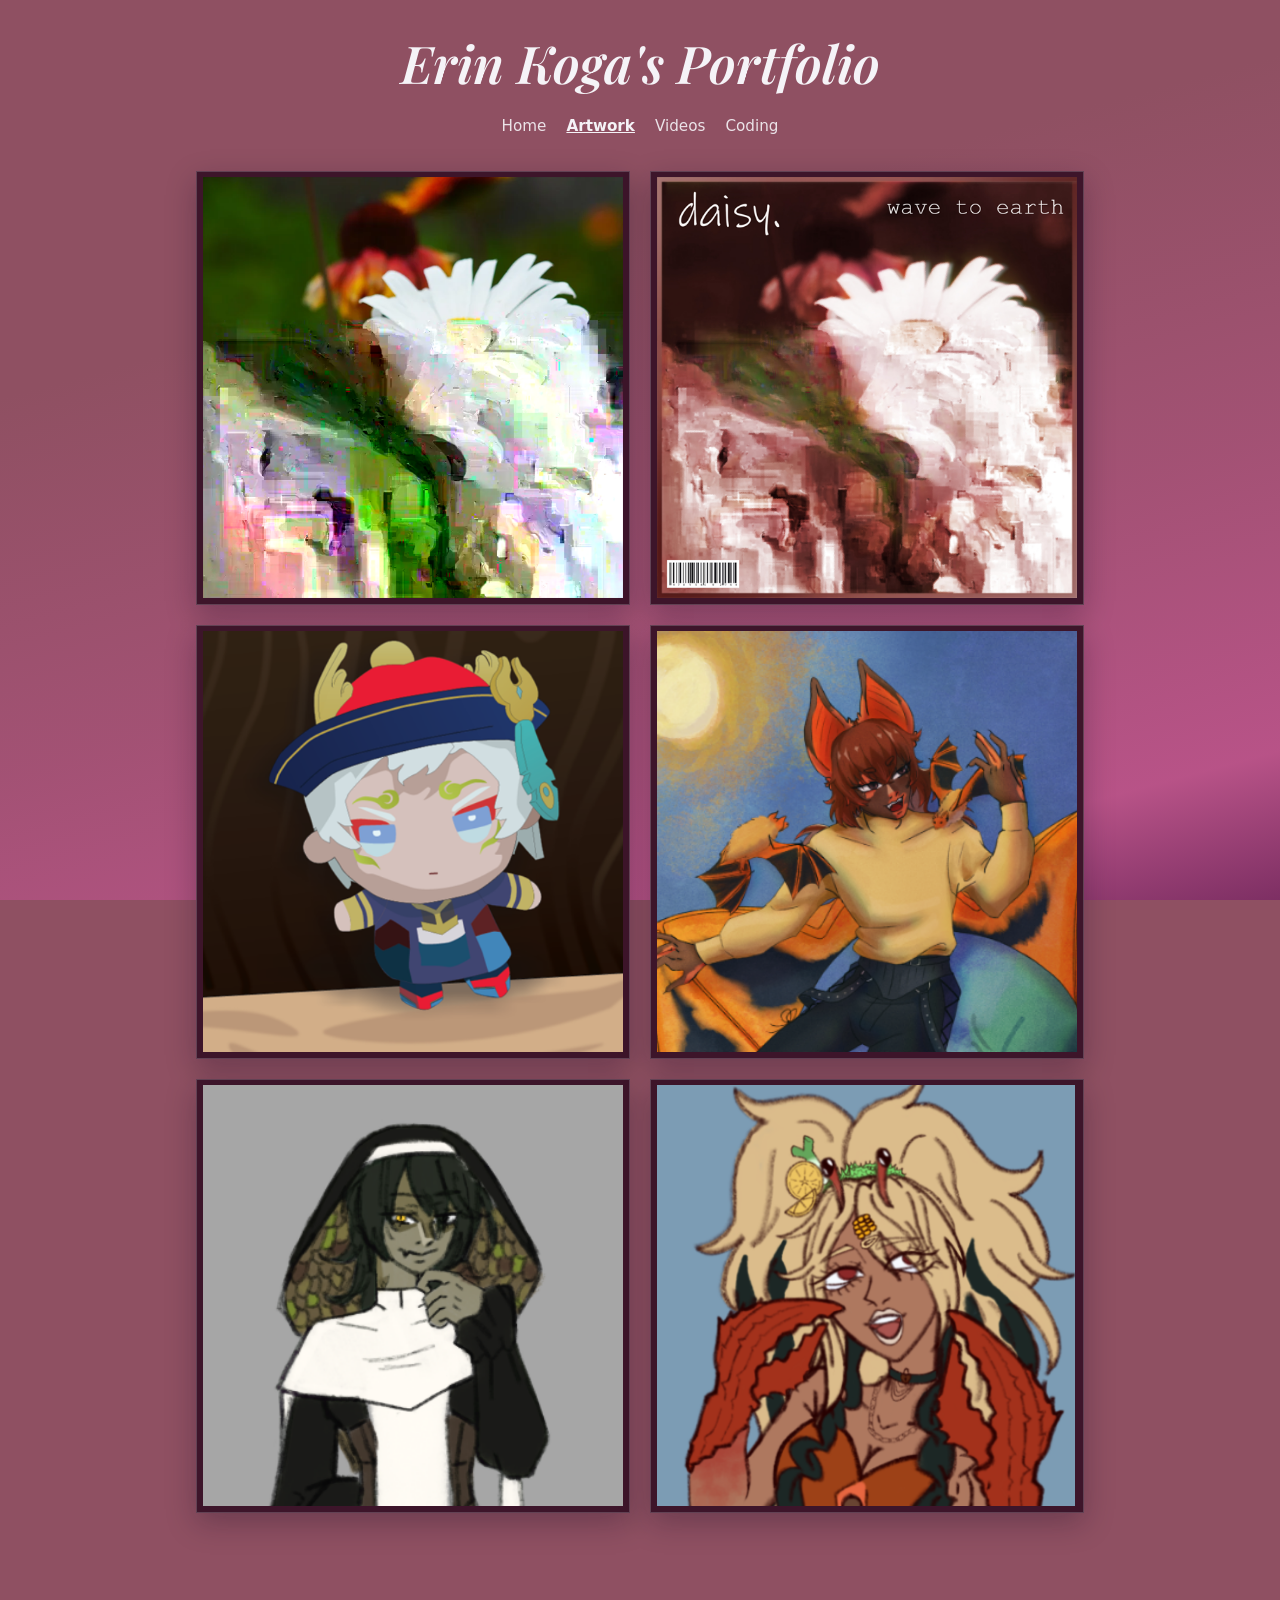
==== commit 05ece4ef: "more additions yay" ====
--- a/artwork.html
+++ b/artwork.html
@@ -102,6 +102,17 @@
                 <p class="artwork-section__description work-reveal__description">This character was designed for a Dungeons and Dragons session. it features a 360 of the character, as well as various items and expressions. She holds snake like visuals and physical aspects. The design was inspired by fantasy clerics, and the shape of the hood is to mimic king cobras.</p>
             </div>
         </section>
+        <section class="artwork-section" id="artwork-crab-reference" data-title="Reference Page">
+            <div class="work-reveal">
+                <div class="work-reveal__media">
+                    <img class="artwork-grid-thumb" src="thumbnails/thumbnail 6.png" alt="Crab reference thumbnail image" width="1200" height="675" loading="lazy" decoding="async">
+                    <div class="artwork-gallery" role="group" aria-label="Crab character reference sheet">
+                        <img src="photos/crab ref.png" alt="Crab-themed character reference sheet with color palette and alternate pose" width="1200" height="675" loading="lazy" decoding="async">
+                    </div>
+                </div>
+                <p class="artwork-section__description work-reveal__description">A personal project where I had an idea of using a crab as my main inspiration for a character. I pulled inspiration off of Gyaru, a Japaese fashion subculture that is defined by the makeup, clothes, and accessories.</p>
+            </div>
+        </section>
         </div>
     </main>
     <script src="js/main.js" defer></script>
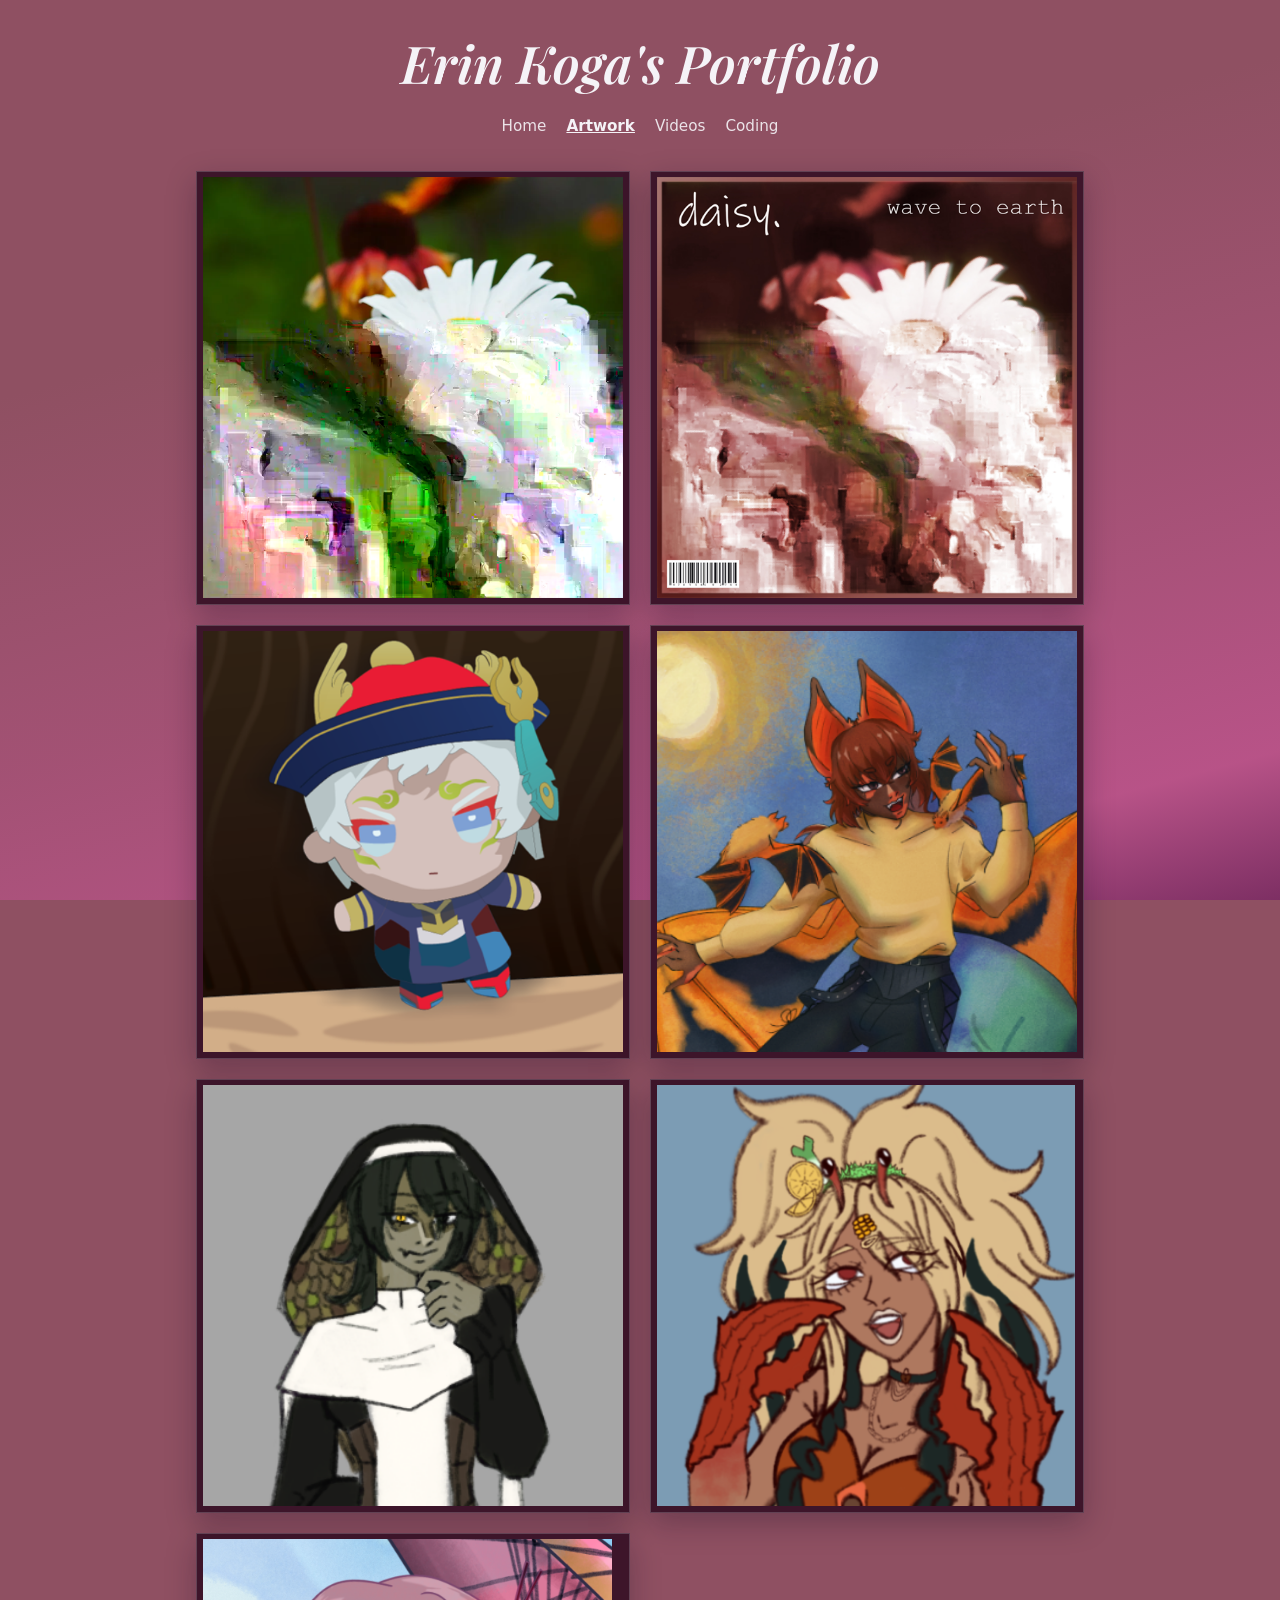
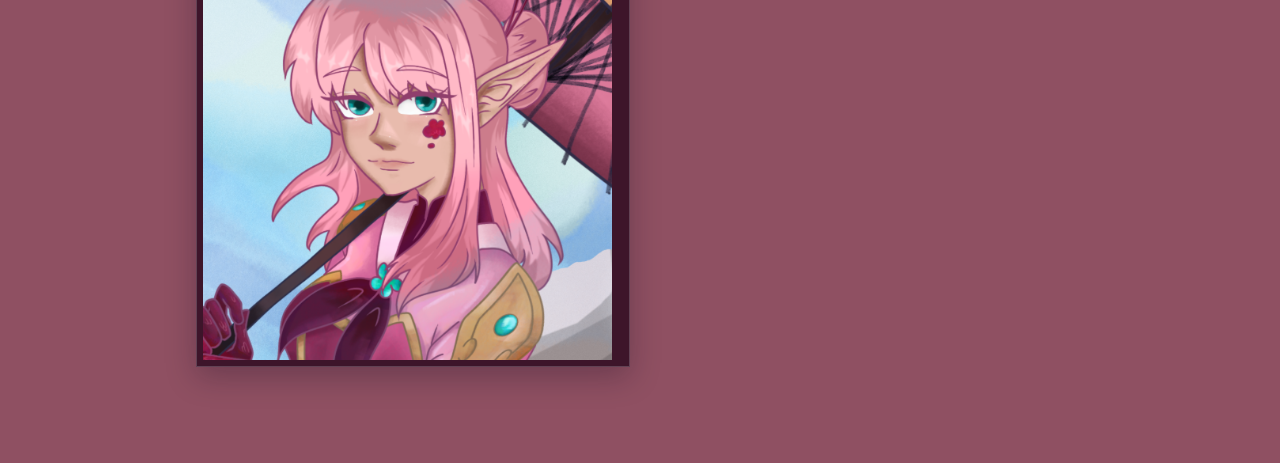
==== commit 9abc166e: "Update artwork.html" ====
--- a/artwork.html
+++ b/artwork.html
@@ -113,6 +113,25 @@
                 <p class="artwork-section__description work-reveal__description">A personal project where I had an idea of using a crab as my main inspiration for a character. I pulled inspiration off of Gyaru, a Japaese fashion subculture that is defined by the makeup, clothes, and accessories.</p>
             </div>
         </section>
+        <section class="artwork-section" id="artwork-illustration-set" data-title="Illustration Set">
+            <div class="work-reveal">
+                <div class="work-reveal__media">
+                    <img class="artwork-grid-thumb" src="thumbnails/thumbnail 7.png" alt="Illustration set thumbnail image" width="1200" height="1200" loading="lazy" decoding="async">
+                    <div class="artwork-carousel artwork-carousel--concept" role="region" aria-roledescription="carousel" aria-label="Illustration set gallery">
+                        <div class="artwork-carousel__viewport">
+                            <img src="photos/drawing 1.png" alt="Stylized portrait character drawing with parasol" class="artwork-carousel__slide is-active" width="1200" height="1200" loading="eager" decoding="async" aria-hidden="false">
+                            <img src="photos/drawing 2.png" alt="Fantasy character full-body drawing in red dress" class="artwork-carousel__slide" width="1200" height="1200" loading="lazy" decoding="async" aria-hidden="true">
+                        </div>
+                        <div class="artwork-carousel__controls">
+                            <button type="button" class="artwork-carousel__btn artwork-carousel__btn--prev" aria-label="Previous slide">←</button>
+                            <p class="artwork-carousel__status" aria-live="polite">1 / 2</p>
+                            <button type="button" class="artwork-carousel__btn artwork-carousel__btn--next" aria-label="Next slide">→</button>
+                        </div>
+                    </div>
+                </div>
+                <p class="artwork-section__description work-reveal__description">a set of illustrations that were done with original characters. They are part of a larger set of about 20 illustrations.</p>
+            </div>
+        </section>
         </div>
     </main>
     <script src="js/main.js" defer></script>
